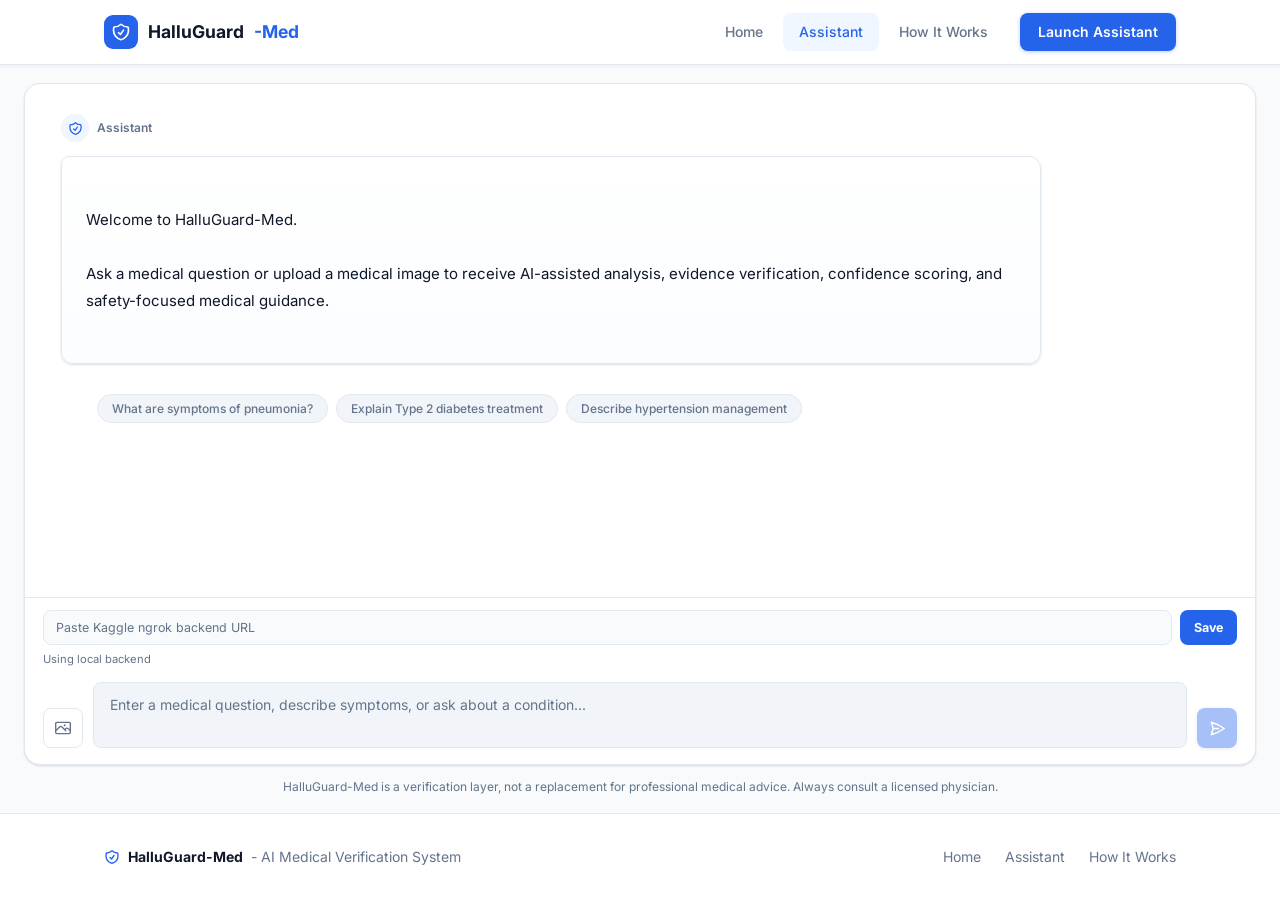
==== frontend/assistant.html @ 150f0367 "Initial private release" ====
<!DOCTYPE html>
<html lang="en">
<head>
  <meta charset="UTF-8" />
  <meta name="viewport" content="width=device-width, initial-scale=1.0" />
  <title>AI Assistant - HalluGuard-Med</title>
  <link rel="preconnect" href="https://fonts.googleapis.com" />
  <link rel="preconnect" href="https://fonts.gstatic.com" crossorigin />
  <link href="https://fonts.googleapis.com/css2?family=Inter:wght@400;500;600;700;800&display=swap" rel="stylesheet" />
  <link rel="stylesheet" href="css/style.css" />
  <style>
    /* Assistant report detail styles */
    .checks-grid {
      display: grid;
      grid-template-columns: repeat(4, 1fr);
      gap: 10px;
    }
    @media (max-width: 640px) {
      .checks-grid { grid-template-columns: repeat(2, 1fr); }
    }

    .radiology-panel {
      margin-top: 14px;
      border: 1px solid #e5e7eb;
      border-radius: 10px;
      overflow: hidden;
      background: #0f1117;
      color: #e5e7eb;
      font-size: 13px;
    }

    .radiology-panel__header {
      display: flex;
      align-items: center;
      gap: 6px;
      padding: 10px 14px;
      font-weight: 600;
      font-size: 12px;
      letter-spacing: 0.05em;
      text-transform: uppercase;
      background: #1a1f2e;
      border-bottom: 1px solid #2d3748;
      color: #94a3b8;
    }

    .radiology-panel__header svg {
      width: 14px;
      height: 14px;
      flex-shrink: 0;
    }

    .radiology-panel__error {
      padding: 14px;
      color: #f87171;
      font-size: 12px;
    }

    .radiology-critical {
      display: flex;
      align-items: flex-start;
      gap: 8px;
      margin: 12px 14px 4px;
      padding: 10px 12px;
      background: rgba(239, 68, 68, 0.15);
      border: 1px solid rgba(239, 68, 68, 0.4);
      border-radius: 7px;
      color: #fca5a5;
      font-size: 12px;
      font-weight: 500;
      line-height: 1.5;
    }

    .radiology-critical svg {
      width: 14px;
      height: 14px;
      flex-shrink: 0;
      margin-top: 1px;
      color: #ef4444;
    }

    .radiology-normal {
      padding: 6px 14px 2px;
      font-size: 11px;
      color: #64748b;
    }

    .radiology-bars {
      padding: 8px 14px 14px;
      display: flex;
      flex-direction: column;
      gap: 6px;
    }

    .radiology-bar__row {
      display: grid;
      grid-template-columns: 180px 1fr 46px;
      align-items: center;
      gap: 10px;
    }

    @media (max-width: 600px) {
      .radiology-bar__row {
        grid-template-columns: 130px 1fr 40px;
      }
    }

    .radiology-bar__label {
      font-size: 12px;
      color: #cbd5e1;
      white-space: nowrap;
      overflow: hidden;
      text-overflow: ellipsis;
      display: flex;
      align-items: center;
      gap: 4px;
    }

    .radiology-bar__critical-mark {
      font-size: 10px;
      font-weight: 700;
      color: #ef4444;
      flex-shrink: 0;
    }

    .radiology-bar__track {
      height: 7px;
      background: #1e293b;
      border-radius: 4px;
      overflow: hidden;
    }

    .radiology-bar__fill {
      height: 100%;
      border-radius: 4px;
      transition: width 0.4s ease;
    }

    .radiology-bar__pct {
      font-size: 12px;
      font-weight: 600;
      text-align: right;
    }

    .radiology-no-findings {
      padding: 10px 0;
      color: #64748b;
      font-size: 12px;
      text-align: center;
    }

    .risk-score {
      margin: 6px 0 8px;
      font-size: 12px;
      color: #475569;
      font-weight: 600;
    }

    .evidence-panel {
      margin-top: 14px;
      border: 1px solid #e5e7eb;
      border-radius: 8px;
      overflow: hidden;
      background: #fff;
    }

    .evidence-panel__title {
      display: flex;
      align-items: center;
      gap: 6px;
      padding: 9px 12px;
      border-bottom: 1px solid #e5e7eb;
      font-size: 12px;
      font-weight: 700;
      color: #334155;
      text-transform: uppercase;
      letter-spacing: 0.04em;
    }

    .evidence-panel__title svg {
      width: 14px;
      height: 14px;
    }

    .evidence-panel__items {
      padding: 10px 12px;
      display: grid;
      gap: 9px;
    }

    .citation-item {
      display: grid;
      gap: 4px;
    }

    .citation-item__meta {
      display: flex;
      flex-wrap: wrap;
      gap: 6px;
      font-size: 11px;
      color: #64748b;
    }

    .citation-item__meta strong {
      color: #0f172a;
    }

    .citation-item__text {
      font-size: 12px;
      line-height: 1.45;
      color: #334155;
    }
  </style>
</head>
<body class="assistant-page">

<!-- ===== NAVBAR ===== -->
<nav class="navbar">
  <div class="container navbar__inner">
    <a href="index.html" class="navbar__brand">
      <div class="navbar__brand-icon">
        <svg xmlns="http://www.w3.org/2000/svg" fill="none" viewBox="0 0 24 24" stroke-width="2" stroke="currentColor">
          <path stroke-linecap="round" stroke-linejoin="round" d="M9 12.75L11.25 15 15 9.75m-3-7.036A11.959 11.959 0 013.598 6 11.955 11.955 0 003 9.749c0 5.592 3.824 10.29 9 11.623 5.176-1.332 9-6.03 9-11.622 0-1.31-.21-2.571-.598-3.751h-.152c-3.196 0-6.1-1.248-8.25-3.285z"/>
        </svg>
      </div>
      HalluGuard<span class="accent">-Med</span>
    </a>
    <div class="navbar__links">
      <a href="index.html"     class="navbar__link">Home</a>
      <a href="assistant.html" class="navbar__link active">Assistant</a>
      <a href="how.html"       class="navbar__link">How It Works</a>
      <a href="assistant.html" class="navbar__cta">Launch Assistant</a>
    </div>
    <button class="navbar__hamburger" id="hamburger" aria-label="Menu">
      <svg xmlns="http://www.w3.org/2000/svg" fill="none" viewBox="0 0 24 24" stroke-width="2" stroke="currentColor">
        <path stroke-linecap="round" stroke-linejoin="round" d="M3.75 6.75h16.5M3.75 12h16.5m-16.5 5.25h16.5"/>
      </svg>
    </button>
  </div>
  <div class="navbar__mobile" id="mobile-menu">
    <a href="index.html"     class="navbar__link">Home</a>
    <a href="assistant.html" class="navbar__link active">Assistant</a>
    <a href="how.html"       class="navbar__link">How It Works</a>
    <a href="assistant.html" class="navbar__cta">Launch Assistant</a>
  </div>
</nav>

<!-- ===== MAIN ===== -->
<main class="assistant-main">

  <!-- Chat window -->
  <div class="chat-window">

    <!-- Messages area -->
    <div class="chat-messages" id="chat-messages">
      <div class="msg-ai">
        <div class="msg-ai__inner">
          <div class="msg-ai__header">
            <div class="msg-ai__avatar">
              <svg xmlns="http://www.w3.org/2000/svg" fill="none" viewBox="0 0 24 24" stroke-width="2" stroke="currentColor" width="15" height="15">
                <path stroke-linecap="round" stroke-linejoin="round" d="M9 12.75L11.25 15 15 9.75m-3-7.036A11.959 11.959 0 013.598 6 11.955 11.955 0 003 9.749c0 5.592 3.824 10.29 9 11.623 5.176-1.332 9-6.03 9-11.622 0-1.31-.21-2.571-.598-3.751h-.152c-3.196 0-6.1-1.248-8.25-3.285z"/>
              </svg>
            </div>
            <span class="msg-ai__label">Assistant</span>
          </div>
          <div class="msg-ai__response">
Welcome to HalluGuard-Med.

Ask a medical question or upload a medical image to receive AI-assisted analysis, evidence verification, confidence scoring, and safety-focused medical guidance.
          </div>
        </div>
      </div>
      <div class="suggestion-chips">
        <button class="suggestion-chip">What are symptoms of pneumonia?</button>
        <button class="suggestion-chip">Explain Type 2 diabetes treatment</button>
        <button class="suggestion-chip">Describe hypertension management</button>
      </div>
    </div><!-- /chat-messages -->

    <!-- Image preview -->
    <div class="image-preview-area" id="image-preview-area">
      <div class="img-thumb-wrap">
        <img class="img-thumb" id="preview-img" src="" alt="Image preview" />
        <button class="img-thumb-remove" id="remove-img" title="Remove image">x</button>
      </div>
    </div>

    <!-- Backend URL -->
    <div class="backend-config">
      <div class="backend-config__row">
        <input
          type="url"
          id="backend-url"
          placeholder="Paste Kaggle ngrok backend URL"
          aria-label="Backend URL"
        />
        <button type="button" id="save-backend-url">Save</button>
      </div>
      <div class="backend-config__status" id="backend-status">Using local backend</div>
    </div>

    <!-- Input bar -->
    <div class="chat-input-bar">
      <input type="file" id="file-input" accept="image/*" class="sr-only" />
      <button class="chat-input-btn" id="upload-btn" title="Upload X-ray or medical image">
        <svg xmlns="http://www.w3.org/2000/svg" fill="none" viewBox="0 0 24 24" stroke-width="1.8" stroke="currentColor" width="18" height="18">
          <path stroke-linecap="round" stroke-linejoin="round" d="M2.25 15.75l5.159-5.159a2.25 2.25 0 013.182 0l5.159 5.159m-1.5-1.5l1.409-1.409a2.25 2.25 0 013.182 0l2.909 2.909m-18 3.75h16.5a1.5 1.5 0 001.5-1.5V6a1.5 1.5 0 00-1.5-1.5H3.75A1.5 1.5 0 002.25 6v12a1.5 1.5 0 001.5 1.5zm10.5-11.25h.008v.008h-.008V8.25zm.375 0a.375.375 0 11-.75 0 .375.375 0 01.75 0z"/>
        </svg>
      </button>
      <textarea
        id="chat-input"
        placeholder="Enter a medical question, describe symptoms, or ask about a condition..."
        rows="2"
      ></textarea>
      <button class="chat-send-btn" id="send-btn" disabled title="Send">
        <svg xmlns="http://www.w3.org/2000/svg" fill="none" viewBox="0 0 24 24" stroke-width="2" stroke="currentColor" width="17" height="17">
          <path stroke-linecap="round" stroke-linejoin="round" d="M6 12L3.269 3.126A59.768 59.768 0 0121.485 12 59.77 59.77 0 013.269 20.876L5.999 12zm0 0h7.5"/>
        </svg>
      </button>
    </div>

  </div><!-- /chat-window -->

  <p class="chat-disclaimer">
    HalluGuard-Med is a verification layer, not a replacement for professional medical advice. Always consult a licensed physician.
  </p>

</main>

<!-- ===== FOOTER ===== -->
<footer class="footer">
  <div class="container footer__inner">
    <div class="footer__brand">
      <svg class="footer__brand-icon" xmlns="http://www.w3.org/2000/svg" fill="none" viewBox="0 0 24 24" stroke-width="2" stroke="currentColor" width="16" height="16">
        <path stroke-linecap="round" stroke-linejoin="round" d="M9 12.75L11.25 15 15 9.75m-3-7.036A11.959 11.959 0 013.598 6 11.955 11.955 0 003 9.749c0 5.592 3.824 10.29 9 11.623 5.176-1.332 9-6.03 9-11.622 0-1.31-.21-2.571-.598-3.751h-.152c-3.196 0-6.1-1.248-8.25-3.285z"/>
      </svg>
      <strong>HalluGuard-Med</strong> - AI Medical Verification System
    </div>
    <nav class="footer__links">
      <a href="index.html">Home</a>
      <a href="assistant.html">Assistant</a>
      <a href="how.html">How It Works</a>
    </nav>
  </div>
</footer>

<script src="js/script.js"></script>
</body>
</html>
---- frontend/css/style.css ----
/* ============================================================
   HalluGuard-Med — Global Stylesheet
   Color palette: white · dark-blue · green (safe) · red (danger)
   ============================================================ */

/* ---------- CSS Custom Properties ---------- */
:root {
  --primary:      #2563eb;
  --primary-dark: #1d4ed8;
  --primary-bg:   #eff6ff;
  --safe:         #16a34a;
  --safe-bg:      #f0fdf4;
  --safe-border:  #bbf7d0;
  --warning:      #d97706;
  --warning-bg:   #fffbeb;
  --warning-border:#fde68a;
  --danger:       #dc2626;
  --danger-bg:    #fef2f2;
  --danger-border:#fecaca;
  --fg:           #0f172a;
  --fg-muted:     #64748b;
  --bg:           #f8fafc;
  --white:        #ffffff;
  --border:       #e2e8f0;
  --card-shadow:  0 1px 3px rgba(0,0,0,.08), 0 1px 2px rgba(0,0,0,.05);
  --card-shadow-hover: 0 4px 12px rgba(0,0,0,.12);
  --radius:       12px;
  --radius-sm:    8px;
  --radius-lg:    16px;
  --font:         'Inter', system-ui, -apple-system, sans-serif;
}

/* ---------- Reset ---------- */
*, *::before, *::after { box-sizing: border-box; margin: 0; padding: 0; }
html { scroll-behavior: smooth; }
body {
  font-family: var(--font);
  background: var(--bg);
  color: var(--fg);
  line-height: 1.6;
  -webkit-font-smoothing: antialiased;
}
img { display: block; max-width: 100%; }
a { color: inherit; text-decoration: none; }
button { font-family: inherit; cursor: pointer; border: none; background: none; }
ul { list-style: none; }

/* ---------- Utility ---------- */
.container {
  max-width: 1120px;
  margin: 0 auto;
  padding: 0 24px;
}
.sr-only {
  position: absolute; width: 1px; height: 1px;
  overflow: hidden; clip: rect(0,0,0,0); white-space: nowrap;
}

/* ============================================================
   NAVBAR
   ============================================================ */
.navbar {
  position: sticky;
  top: 0;
  z-index: 100;
  background: rgba(255,255,255,.95);
  backdrop-filter: blur(8px);
  border-bottom: 1px solid var(--border);
  box-shadow: 0 1px 4px rgba(0,0,0,.06);
}
.navbar__inner {
  display: flex;
  align-items: center;
  justify-content: space-between;
  height: 64px;
}
.navbar__brand {
  display: flex;
  align-items: center;
  gap: 10px;
  font-weight: 700;
  font-size: 1.1rem;
  color: var(--fg);
}
.navbar__brand-icon {
  width: 34px; height: 34px;
  background: var(--primary);
  border-radius: 9px;
  display: flex; align-items: center; justify-content: center;
  color: #fff;
  flex-shrink: 0;
}
.navbar__brand-icon svg { width: 20px; height: 20px; }
.navbar__brand span.accent { color: var(--primary); }
.navbar__links {
  display: flex;
  align-items: center;
  gap: 4px;
}
.navbar__link {
  padding: 8px 16px;
  border-radius: var(--radius-sm);
  font-size: .875rem;
  font-weight: 500;
  color: var(--fg-muted);
  transition: color .15s, background .15s;
}
.navbar__link:hover { color: var(--fg); background: #f1f5f9; }
.navbar__link.active { color: var(--primary); background: var(--primary-bg); }
.navbar__cta {
  margin-left: 12px;
  padding: 8px 18px;
  border-radius: var(--radius-sm);
  font-size: .875rem;
  font-weight: 600;
  background: var(--primary);
  color: #fff;
  transition: background .15s, transform .1s;
  box-shadow: 0 1px 4px rgba(37,99,235,.3);
}
.navbar__cta:hover { background: var(--primary-dark); transform: translateY(-1px); }
.navbar__hamburger {
  display: none;
  width: 38px; height: 38px;
  align-items: center; justify-content: center;
  border-radius: var(--radius-sm);
  color: var(--fg-muted);
  transition: background .15s;
}
.navbar__hamburger:hover { background: #f1f5f9; }
.navbar__hamburger svg { width: 22px; height: 22px; }
.navbar__mobile {
  display: none;
  flex-direction: column;
  gap: 4px;
  border-top: 1px solid var(--border);
  padding: 12px 24px 16px;
  background: var(--white);
}
.navbar__mobile.open { display: flex; }
.navbar__mobile .navbar__link { display: block; }
.navbar__mobile .navbar__cta { display: block; text-align: center; margin-top: 4px; }

/* ============================================================
   FOOTER
   ============================================================ */
.footer {
  border-top: 1px solid var(--border);
  background: var(--white);
  padding: 32px 0;
}
.footer__inner {
  display: flex;
  align-items: center;
  justify-content: space-between;
  flex-wrap: wrap;
  gap: 16px;
  font-size: .875rem;
  color: var(--fg-muted);
}
.footer__brand {
  display: flex;
  align-items: center;
  gap: 8px;
}
.footer__brand-icon { color: var(--primary); }
.footer__brand strong { color: var(--fg); }
.footer__links { display: flex; gap: 24px; }
.footer__links a { transition: color .15s; }
.footer__links a:hover { color: var(--fg); }

/* ============================================================
   HOME PAGE
   ============================================================ */

/* Hero */
.hero {
  position: relative;
  overflow: hidden;
  background: linear-gradient(135deg, #eff6ff 0%, var(--bg) 50%, #f0fdf4 100%);
  padding: 96px 0 80px;
}
.hero__badge {
  display: inline-flex;
  align-items: center;
  gap: 6px;
  padding: 6px 14px;
  border-radius: 999px;
  background: var(--primary-bg);
  border: 1px solid #bfdbfe;
  color: var(--primary);
  font-size: .75rem;
  font-weight: 600;
  margin-bottom: 24px;
}
.hero__badge svg { width: 14px; height: 14px; }
.hero h1 {
  font-size: clamp(2rem, 5vw, 3.5rem);
  font-weight: 800;
  line-height: 1.15;
  letter-spacing: -.02em;
  color: var(--fg);
  margin-bottom: 20px;
}
.hero h1 .accent { color: var(--primary); }
.hero__subtitle {
  font-size: 1.125rem;
  color: var(--fg-muted);
  max-width: 580px;
  line-height: 1.7;
  margin-bottom: 32px;
}
.hero__actions { display: flex; flex-wrap: wrap; gap: 14px; }
.btn-primary {
  display: inline-flex;
  align-items: center;
  gap: 8px;
  padding: 12px 24px;
  border-radius: var(--radius-sm);
  background: var(--primary);
  color: #fff;
  font-size: .9375rem;
  font-weight: 600;
  transition: background .15s, transform .15s, box-shadow .15s;
  box-shadow: 0 2px 8px rgba(37,99,235,.3);
}
.btn-primary:hover { background: var(--primary-dark); transform: translateY(-2px); box-shadow: 0 4px 14px rgba(37,99,235,.35); }
.btn-primary svg { width: 16px; height: 16px; }
.btn-secondary {
  display: inline-flex;
  align-items: center;
  gap: 8px;
  padding: 12px 22px;
  border-radius: var(--radius-sm);
  border: 1px solid var(--border);
  background: var(--white);
  color: var(--fg);
  font-size: .9375rem;
  font-weight: 600;
  transition: background .15s;
}
.btn-secondary:hover { background: #f1f5f9; }
.btn-secondary svg { width: 16px; height: 16px; }

/* Capabilities bar */
.capabilities {
  border-top: 1px solid var(--border);
  border-bottom: 1px solid var(--border);
  background: var(--white);
  padding: 32px 0;
}
.capabilities__grid {
  display: grid;
  grid-template-columns: repeat(4, 1fr);
  gap: 24px;
}
.capabilities__item {
  display: flex;
  flex-direction: column;
  align-items: center;
  text-align: center;
  gap: 10px;
}
.capabilities__icon {
  width: 40px; height: 40px;
  background: var(--primary-bg);
  border-radius: 10px;
  display: flex; align-items: center; justify-content: center;
  color: var(--primary);
  flex-shrink: 0;
}
.capabilities__icon svg { width: 20px; height: 20px; }
.capabilities__label { font-size: .875rem; font-weight: 600; color: var(--fg); line-height: 1.3; }
.capabilities__desc  { font-size: .75rem; color: var(--fg-muted); }

/* Medical images grid */
.images-section { padding: 64px 0 24px; }
.images-grid {
  display: grid;
  grid-template-columns: repeat(3, 1fr);
  gap: 16px;
}
.image-card {
  border-radius: var(--radius);
  overflow: hidden;
  border: 1px solid var(--border);
  box-shadow: var(--card-shadow);
}
.image-card__img {
  aspect-ratio: 4/3;
  overflow: hidden;
  background: #f1f5f9;
}
.image-card__img img {
  width: 100%; height: 100%;
  object-fit: cover;
  transition: transform .5s ease;
}
.image-card:hover .image-card__img img { transform: scale(1.05); }
.image-card__caption {
  padding: 10px 16px;
  background: var(--white);
  border-top: 1px solid var(--border);
  font-size: .75rem;
  font-weight: 600;
  color: var(--fg-muted);
}

/* Features */
.features { padding: 72px 0; }
.section-header { text-align: center; margin-bottom: 48px; }
.section-header h2 { font-size: 1.75rem; font-weight: 700; color: var(--fg); margin-bottom: 12px; }
.section-header p  { font-size: .9375rem; color: var(--fg-muted); max-width: 500px; margin: 0 auto; }
.features__grid {
  display: grid;
  grid-template-columns: repeat(3, 1fr);
  gap: 20px;
}
.feature-card {
  background: var(--white);
  border: 1px solid var(--border);
  border-radius: var(--radius-lg);
  padding: 24px;
  box-shadow: var(--card-shadow);
  transition: box-shadow .2s, transform .2s;
}
.feature-card:hover { box-shadow: var(--card-shadow-hover); transform: translateY(-4px); }
.feature-card__icon {
  width: 48px; height: 48px;
  border-radius: 12px;
  display: flex; align-items: center; justify-content: center;
  margin-bottom: 16px;
}
.feature-card__icon svg { width: 24px; height: 24px; }
.feature-card__icon.blue  { background: var(--primary-bg); color: var(--primary); }
.feature-card__icon.green { background: var(--safe-bg);    color: var(--safe); }
.feature-card__icon.amber { background: var(--warning-bg); color: var(--warning); }
.feature-card h3 { font-size: 1rem; font-weight: 700; margin-bottom: 8px; }
.feature-card p  { font-size: .875rem; color: var(--fg-muted); line-height: 1.65; }

/* CTA band */
.cta-band { background: var(--primary); color: #fff; }
.cta-band__inner {
  padding: 56px 0;
  text-align: center;
}
.cta-band h2 { font-size: 1.5rem; font-weight: 700; margin-bottom: 12px; }
.cta-band p  { font-size: .9375rem; opacity: .85; max-width: 480px; margin: 0 auto 28px; }
.btn-white {
  display: inline-flex;
  align-items: center;
  gap: 8px;
  padding: 12px 28px;
  border-radius: var(--radius-sm);
  background: #fff;
  color: var(--primary);
  font-weight: 700;
  font-size: .9375rem;
  transition: background .15s, box-shadow .15s;
  box-shadow: 0 2px 8px rgba(0,0,0,.15);
}
.btn-white:hover { background: #f0f4ff; }
.btn-white svg { width: 16px; height: 16px; }

/* ============================================================
   ASSISTANT PAGE
   ============================================================ */
.assistant-page { min-height: 100vh; display: flex; flex-direction: column; }
.assistant-main {
  flex: 1;
  display: flex;
  flex-direction: column;
  max-width: 1000px;
  width: 100%;
  margin: 0 auto;
  padding: 24px 24px 16px;
  gap: 16px;
}
.assistant-header {
  display: flex;
  align-items: center;
  justify-content: space-between;
  flex-wrap: wrap;
  gap: 12px;
}
.assistant-header h1 { font-size: 1.25rem; font-weight: 700; }
.assistant-header p  { font-size: .875rem; color: var(--fg-muted); margin-top: 2px; }
.status-badge {
  display: flex;
  align-items: center;
  gap: 6px;
  padding: 6px 14px;
  border-radius: 999px;
  background: var(--safe-bg);
  border: 1px solid var(--safe-border);
  font-size: .75rem;
  font-weight: 600;
  color: var(--safe);
  white-space: nowrap;
}
.status-dot {
  width: 8px; height: 8px;
  border-radius: 50%;
  background: var(--safe);
  animation: pulse 2s ease-in-out infinite;
}
@keyframes pulse {
  0%, 100% { opacity: 1; }
  50%       { opacity: .4; }
}

/* Chat window */
.chat-window {
  flex: 1;
  display: flex;
  flex-direction: column;
  background: var(--white);
  border: 1px solid var(--border);
  border-radius: var(--radius-lg);
  box-shadow: var(--card-shadow);
  overflow: hidden;
  min-height: 560px;
  max-height: calc(100vh - 250px);
}
.chat-messages {
  flex: 1;
  overflow-y: auto;
  padding: 28px 32px;
  display: flex;
  flex-direction: column;
  gap: 28px;
  scroll-behavior: smooth;
}
.chat-messages::-webkit-scrollbar { width: 6px; }
.chat-messages::-webkit-scrollbar-track { background: transparent; }
.chat-messages::-webkit-scrollbar-thumb { background: var(--border); border-radius: 999px; }

/* User message */
.msg-user { display: flex; justify-content: flex-end; }
.msg-user__inner { max-width: 72%; display: flex; flex-direction: column; align-items: flex-end; gap: 8px; }
.msg-user__image img {
  max-height: 180px;
  border-radius: var(--radius-sm);
  border: 1px solid var(--border);
  object-fit: contain;
  background: #f1f5f9;
}
.msg-user__bubble {
  background: var(--primary);
  color: #fff;
  padding: 12px 18px;
  border-radius: var(--radius) var(--radius-sm) var(--radius) var(--radius);
  font-size: .9rem;
  line-height: 1.6;
  box-shadow: 0 1px 4px rgba(37,99,235,.25);
}

/* AI message */
.msg-ai { display: flex; justify-content: flex-start; width: 100%; }
.msg-ai__inner { width: 100%; max-width: 90%; display: flex; flex-direction: column; gap: 4px; }
.msg-ai__header {
  display: flex;
  align-items: center;
  gap: 8px;
  margin-bottom: 8px;
}
.msg-ai__avatar {
  width: 28px; height: 28px;
  border-radius: 50%;
  background: var(--primary-bg);
  display: flex; align-items: center; justify-content: center;
  color: var(--primary);
  flex-shrink: 0;
}
.msg-ai__avatar svg { width: 15px; height: 15px; }
.msg-ai__label { font-size: .75rem; font-weight: 600; color: var(--fg-muted); }
.msg-ai__response {
  background: var(--white);
  border: 1px solid var(--border);
  border-radius: var(--radius-sm) var(--radius) var(--radius) var(--radius);
  padding: 18px 22px;
  font-size: .9rem;
  line-height: 1.75;
  color: var(--fg);
  box-shadow: var(--card-shadow);
  overflow-wrap: anywhere;
  white-space: pre-wrap;
}

.system-warning {
  background: var(--danger-bg);
  border: 1px solid var(--danger-border);
  border-radius: var(--radius-sm) var(--radius) var(--radius) var(--radius);
  color: var(--danger);
  padding: 18px 22px;
  box-shadow: var(--card-shadow);
}

.system-warning__title {
  font-weight: 700;
  line-height: 1.4;
}

.system-warning__detail {
  color: var(--fg);
  font-size: .9rem;
  line-height: 1.5;
  margin-top: 6px;
}

/* Typing indicator */
.typing-indicator {
  display: flex;
  align-items: center;
  gap: 8px;
  padding: 14px 18px;
  background: var(--white);
  border: 1px solid var(--border);
  border-radius: var(--radius-sm) var(--radius) var(--radius) var(--radius);
  width: fit-content;
  box-shadow: var(--card-shadow);
}
.typing-dot {
  width: 8px; height: 8px;
  border-radius: 50%;
  background: var(--primary);
  opacity: .7;
  animation: bounce 1.2s ease-in-out infinite;
}
.typing-dot:nth-child(2) { animation-delay: .2s; }
.typing-dot:nth-child(3) { animation-delay: .4s; }
@keyframes bounce {
  0%, 80%, 100% { transform: translateY(0); }
  40%           { transform: translateY(-7px); }
}

/* Analysis panel */
.analysis-panel {
  margin-top: 10px;
  border: 1px solid var(--border);
  border-radius: var(--radius);
  overflow: hidden;
  background: #f8fafc;
}
.analysis-panel__header {
  display: flex;
  align-items: center;
  gap: 8px;
  padding: 8px 16px;
  border-bottom: 1px solid var(--border);
  background: #f1f5f9;
  font-size: .7rem;
  font-weight: 700;
  text-transform: uppercase;
  letter-spacing: .06em;
  color: var(--fg-muted);
}
.analysis-panel__header svg { width: 14px; height: 14px; color: var(--primary); }
.analysis-panel__body { padding: 16px; display: grid; gap: 14px; }

/* Risk tier */
.risk-tier {
  display: flex;
  align-items: center;
  gap: 12px;
  padding: 12px 16px;
  border-radius: var(--radius-sm);
  border: 1px solid;
}
.risk-tier.tier1 { background: var(--safe-bg);    border-color: var(--safe-border); color: var(--safe); }
.risk-tier.tier2 { background: var(--warning-bg); border-color: var(--warning-border); color: var(--warning); }
.risk-tier.tier3 { background: var(--danger-bg);  border-color: var(--danger-border); color: var(--danger); }
.risk-tier__icon { flex-shrink: 0; }
.risk-tier__icon svg { width: 20px; height: 20px; }
.risk-tier__name  { font-weight: 700; font-size: .875rem; }
.risk-tier__sub   { font-size: .75rem; color: var(--fg-muted); margin-top: 1px; }

/* Check grid */
.checks-grid {
  display: grid;
  grid-template-columns: repeat(3, 1fr);
  gap: 10px;
}
.check-card {
  display: flex;
  flex-direction: column;
  align-items: center;
  gap: 6px;
  padding: 12px 8px;
  border-radius: var(--radius-sm);
  background: var(--white);
  border: 1px solid var(--border);
  text-align: center;
}
.check-card__icon svg { width: 16px; height: 16px; color: var(--fg-muted); }
.check-card__label { font-size: .68rem; font-weight: 500; color: var(--fg-muted); line-height: 1.2; }
.check-card__value { display: flex; align-items: center; gap: 4px; font-size: .78rem; font-weight: 700; }
.check-card__value svg { width: 13px; height: 13px; }
.check-card__value.green  { color: var(--safe); }
.check-card__value.gray   { color: var(--fg-muted); }
.check-card__value.red    { color: var(--danger); }

/* Warnings / suggestions lists */
.panel-list__title {
  font-size: .75rem;
  font-weight: 700;
  display: flex;
  align-items: center;
  gap: 6px;
  margin-bottom: 8px;
}
.panel-list__title.danger { color: var(--danger); }
.panel-list__title.safe   { color: var(--safe); }
.panel-list__title svg { width: 13px; height: 13px; }
.panel-list__items { display: flex; flex-direction: column; gap: 6px; }
.panel-list__item {
  display: flex;
  gap: 8px;
  font-size: .8125rem;
  color: var(--fg);
  line-height: 1.5;
}
.panel-list__item::before { flex-shrink: 0; }
.panel-list__item.danger::before { content: "•"; color: var(--danger); }
.panel-list__item.safe::before   { content: "→"; color: var(--safe); }

/* Suggestion chips */
.suggestion-chips {
  padding: 0 16px 14px;
  display: flex;
  flex-wrap: wrap;
  gap: 8px;
}
.suggestion-chip {
  padding: 6px 14px;
  border-radius: 999px;
  border: 1px solid var(--border);
  background: #f1f5f9;
  font-size: .75rem;
  font-weight: 500;
  color: var(--fg-muted);
  cursor: pointer;
  transition: background .15s, color .15s;
}
.suggestion-chip:hover { background: var(--primary-bg); color: var(--primary); border-color: #bfdbfe; }

/* Image preview area */
.image-preview-area {
  display: none;
  align-items: flex-start;
  gap: 10px;
  padding: 0 16px 10px;
}
.image-preview-area.visible { display: flex; }
.img-thumb-wrap { position: relative; display: inline-block; }
.img-thumb {
  height: 72px;
  width: auto;
  border-radius: var(--radius-sm);
  border: 1px solid var(--border);
  object-fit: contain;
  background: #f1f5f9;
}
.img-thumb-remove {
  position: absolute;
  top: -8px; right: -8px;
  width: 20px; height: 20px;
  border-radius: 50%;
  background: var(--danger);
  color: #fff;
  display: flex; align-items: center; justify-content: center;
  font-size: 12px;
  cursor: pointer;
  box-shadow: 0 1px 4px rgba(0,0,0,.2);
  transition: background .15s;
}
.img-thumb-remove:hover { background: #b91c1c; }

/* Backend URL config */
.backend-config {
  border-top: 1px solid var(--border);
  padding: 10px 16px 0;
  display: grid;
  gap: 6px;
}
.backend-config__row {
  display: flex;
  gap: 8px;
}
#backend-url {
  flex: 1;
  min-width: 0;
  border: 1px solid var(--border);
  border-radius: var(--radius-sm);
  background: #f8fafc;
  padding: 9px 12px;
  font-size: .78rem;
  font-family: var(--font);
  color: var(--fg);
}
#backend-url::placeholder { color: var(--fg-muted); }
#backend-url:focus {
  outline: none;
  border-color: var(--primary);
  box-shadow: 0 0 0 3px rgba(37,99,235,.12);
}
#save-backend-url {
  border-radius: var(--radius-sm);
  background: var(--primary);
  color: #fff;
  padding: 0 14px;
  font-size: .78rem;
  font-weight: 700;
  transition: background .15s;
}
#save-backend-url:hover { background: var(--primary-dark); }
.backend-config__status {
  font-size: .7rem;
  color: var(--fg-muted);
}
.backend-config__status.ok { color: var(--safe); }
.backend-config__status.error { color: var(--danger); }

/* Input bar */
.chat-input-bar {
  border-top: 0;
  padding: 14px 16px;
  display: flex;
  align-items: flex-end;
  gap: 10px;
}
.chat-input-btn {
  width: 40px; height: 40px;
  display: flex; align-items: center; justify-content: center;
  border-radius: var(--radius-sm);
  border: 1px solid var(--border);
  color: var(--fg-muted);
  transition: color .15s, border-color .15s, background .15s;
  flex-shrink: 0;
}
.chat-input-btn:hover { color: var(--primary); border-color: var(--primary); background: var(--primary-bg); }
.chat-input-btn svg { width: 18px; height: 18px; }
#chat-input {
  flex: 1;
  border: 1px solid var(--border);
  border-radius: var(--radius-sm);
  background: #f1f5f9;
  padding: 11px 16px;
  font-size: .875rem;
  font-family: var(--font);
  color: var(--fg);
  resize: none;
  min-height: 52px;
  max-height: 140px;
  line-height: 1.5;
  transition: border-color .15s, box-shadow .15s;
  overflow-y: auto;
}
#chat-input::placeholder { color: var(--fg-muted); }
#chat-input:focus { outline: none; border-color: var(--primary); box-shadow: 0 0 0 3px rgba(37,99,235,.12); }
.chat-send-btn {
  width: 40px; height: 40px;
  display: flex; align-items: center; justify-content: center;
  border-radius: var(--radius-sm);
  background: var(--primary);
  color: #fff;
  transition: background .15s;
  box-shadow: 0 1px 4px rgba(37,99,235,.3);
  flex-shrink: 0;
}
.chat-send-btn:hover:not(:disabled) { background: var(--primary-dark); }
.chat-send-btn:disabled { opacity: .4; cursor: not-allowed; }
.chat-send-btn svg { width: 17px; height: 17px; }
.chat-disclaimer {
  text-align: center;
  font-size: .75rem;
  color: var(--fg-muted);
  padding-bottom: 8px;
}

/* ============================================================
   HOW IT WORKS PAGE
   ============================================================ */
.how-hero { background: linear-gradient(135deg, var(--primary-bg), var(--bg)); border-bottom: 1px solid var(--border); }
.how-hero__inner { padding: 72px 0 64px; max-width: 640px; }
.how-hero__badge {
  display: inline-flex; align-items: center; gap: 6px;
  padding: 6px 14px; border-radius: 999px;
  background: var(--primary-bg); border: 1px solid #bfdbfe;
  color: var(--primary); font-size: .75rem; font-weight: 600;
  margin-bottom: 20px;
}
.how-hero__badge svg { width: 13px; height: 13px; }
.how-hero h1 { font-size: clamp(1.6rem, 3vw, 2.5rem); font-weight: 800; letter-spacing: -.01em; margin-bottom: 14px; }
.how-hero p  { font-size: 1rem; color: var(--fg-muted); line-height: 1.7; }

/* Overview */
.overview { padding: 64px 0; }
.overview__grid {
  display: grid;
  grid-template-columns: 1fr 1fr;
  gap: 48px;
  align-items: center;
}
.overview__text h2 { font-size: 1.5rem; font-weight: 700; margin-bottom: 18px; }
.overview__text p  { font-size: .9375rem; color: var(--fg-muted); line-height: 1.7; margin-bottom: 14px; }
.risk-reference {
  background: var(--white);
  border: 1px solid var(--border);
  border-radius: var(--radius-lg);
  padding: 24px;
  box-shadow: var(--card-shadow);
}
.risk-reference__title {
  font-size: .7rem;
  font-weight: 700;
  text-transform: uppercase;
  letter-spacing: .06em;
  color: var(--fg-muted);
  margin-bottom: 16px;
}
.risk-ref-item {
  display: flex;
  align-items: flex-start;
  gap: 12px;
  padding: 12px 14px;
  border-radius: var(--radius-sm);
  border: 1px solid;
  margin-bottom: 10px;
}
.risk-ref-item:last-child { margin-bottom: 0; }
.risk-ref-item.tier1 { background: var(--safe-bg); border-color: var(--safe-border); }
.risk-ref-item.tier2 { background: var(--warning-bg); border-color: var(--warning-border); }
.risk-ref-item.tier3 { background: var(--danger-bg); border-color: var(--danger-border); }
.risk-ref-item__tier { font-weight: 700; font-size: .8125rem; }
.risk-ref-item.tier1 .risk-ref-item__tier { color: var(--safe); }
.risk-ref-item.tier2 .risk-ref-item__tier { color: var(--warning); }
.risk-ref-item.tier3 .risk-ref-item__tier { color: var(--danger); }
.risk-ref-item__label { font-size: .8125rem; font-weight: 600; color: var(--fg); }
.risk-ref-item__desc  { font-size: .75rem; color: var(--fg-muted); margin-top: 2px; }

/* Pipeline */
.pipeline { background: var(--white); border-top: 1px solid var(--border); border-bottom: 1px solid var(--border); padding: 64px 0; }
.pipeline__flow {
  display: flex;
  flex-wrap: wrap;
  align-items: center;
  justify-content: center;
  gap: 8px;
  margin-top: 40px;
}
.pipeline__step {
  padding: 14px 18px;
  border-radius: var(--radius);
  border: 1px solid;
  text-align: center;
  min-width: 115px;
  box-shadow: var(--card-shadow);
}
.pipeline__step.neutral { background: #f1f5f9; border-color: var(--border); color: var(--fg); }
.pipeline__step.blue    { background: var(--primary-bg); border-color: #bfdbfe; color: var(--primary); }
.pipeline__step.muted   { background: #f8fafc; border-color: var(--border); color: var(--fg-muted); }
.pipeline__step.green   { background: var(--safe-bg); border-color: var(--safe-border); color: var(--safe); }
.pipeline__step.amber   { background: var(--warning-bg); border-color: var(--warning-border); color: var(--warning); }
.pipeline__step.red     { background: var(--danger-bg); border-color: var(--danger-border); color: var(--danger); }
.pipeline__step__label { font-weight: 700; font-size: .875rem; }
.pipeline__step__desc  { font-size: .68rem; margin-top: 3px; opacity: .75; line-height: 1.3; }
.pipeline__arrow { color: var(--fg-muted); font-size: 1.2rem; }

/* Components */
.components { padding: 64px 0; }
.components__grid {
  display: grid;
  grid-template-columns: repeat(3, 1fr);
  gap: 18px;
  margin-top: 40px;
}
.component-card {
  background: var(--white);
  border: 1px solid var(--border);
  border-radius: var(--radius-lg);
  padding: 22px;
  box-shadow: var(--card-shadow);
  transition: box-shadow .2s, transform .2s;
}
.component-card:hover { box-shadow: var(--card-shadow-hover); transform: translateY(-3px); }
.component-card__icon {
  width: 40px; height: 40px;
  border-radius: 10px;
  display: flex; align-items: center; justify-content: center;
  margin-bottom: 14px;
}
.component-card__icon svg { width: 20px; height: 20px; }
.component-card__icon.blue  { background: var(--primary-bg); color: var(--primary); }
.component-card__icon.green { background: var(--safe-bg);    color: var(--safe); }
.component-card__icon.amber { background: var(--warning-bg); color: var(--warning); }
.component-card__icon.red   { background: var(--danger-bg);  color: var(--danger); }
.component-card h3 { font-size: .9rem; font-weight: 700; margin-bottom: 8px; }
.component-card p  { font-size: .8125rem; color: var(--fg-muted); line-height: 1.65; }

/* Why section */
.why { background: linear-gradient(135deg, #fef2f2 0%, var(--bg) 100%); border-top: 1px solid var(--border); padding: 64px 0; }
.why__grid {
  display: grid;
  grid-template-columns: repeat(3, 1fr);
  gap: 18px;
  margin-top: 40px;
}
.why-card {
  background: var(--white);
  border: 1px solid var(--border);
  border-radius: var(--radius-lg);
  padding: 24px;
  box-shadow: var(--card-shadow);
}
.why-card__icon {
  width: 40px; height: 40px;
  background: #f1f5f9;
  border-radius: 10px;
  display: flex; align-items: center; justify-content: center;
  color: var(--fg-muted);
  margin-bottom: 16px;
}
.why-card__icon svg { width: 20px; height: 20px; }
.why-card h3 { font-size: .95rem; font-weight: 700; margin-bottom: 8px; }
.why-card p  { font-size: .8375rem; color: var(--fg-muted); line-height: 1.65; }

/* ============================================================
   RESPONSIVE
   ============================================================ */
@media (max-width: 900px) {
  .capabilities__grid  { grid-template-columns: repeat(2, 1fr); }
  .features__grid      { grid-template-columns: repeat(2, 1fr); }
  .images-grid         { grid-template-columns: repeat(2, 1fr); }
  .overview__grid      { grid-template-columns: 1fr; }
  .components__grid    { grid-template-columns: repeat(2, 1fr); }
  .why__grid           { grid-template-columns: repeat(2, 1fr); }
}
@media (max-width: 640px) {
  .navbar__links { display: none; }
  .navbar__hamburger { display: flex; }
  .capabilities__grid  { grid-template-columns: repeat(2, 1fr); }
  .features__grid      { grid-template-columns: 1fr; }
  .images-grid         { grid-template-columns: 1fr; }
  .components__grid    { grid-template-columns: 1fr; }
  .why__grid           { grid-template-columns: 1fr; }
  .checks-grid         { grid-template-columns: repeat(3, 1fr); }
  .hero { padding: 60px 0 48px; }
  .chat-messages { padding: 18px 16px; }
  .msg-ai__inner { max-width: 100%; }
  .msg-user__inner { max-width: 88%; }
}

/* ============================================================
   SAFETY DASHBOARD
   ============================================================ */
.safety-decision {
  display: grid;
  grid-template-columns: minmax(180px, 0.8fr) 1fr;
  gap: 12px;
}

.confidence-card {
  border: 1px solid var(--border);
  border-radius: var(--radius-sm);
  background: var(--white);
  padding: 14px;
  display: grid;
  gap: 10px;
}

.confidence-card.high { border-color: var(--safe-border); background: var(--safe-bg); }
.confidence-card.medium { border-color: var(--warning-border); background: var(--warning-bg); }
.confidence-card.low,
.confidence-card.unsafe { border-color: var(--danger-border); background: var(--danger-bg); }

.confidence-card__top {
  display: flex;
  align-items: center;
  justify-content: space-between;
  gap: 10px;
}

.confidence-card__label {
  font-size: .72rem;
  font-weight: 800;
  letter-spacing: .06em;
  text-transform: uppercase;
  color: var(--fg-muted);
}

.confidence-card__value {
  font-size: 1.55rem;
  font-weight: 800;
  line-height: 1;
  color: var(--fg);
}

.confidence-card__status {
  display: inline-flex;
  align-items: center;
  gap: 5px;
  width: fit-content;
  padding: 5px 9px;
  border-radius: 999px;
  font-size: .72rem;
  font-weight: 800;
  text-transform: uppercase;
}

.confidence-card__status svg { width: 13px; height: 13px; }
.confidence-card__status.answer { color: var(--safe); background: rgba(22, 163, 74, .10); }
.confidence-card__status.review { color: var(--warning); background: rgba(217, 119, 6, .12); }
.confidence-card__status.refuse { color: var(--danger); background: rgba(220, 38, 38, .10); }

.decision-panel {
  border: 1px solid var(--border);
  border-radius: var(--radius-sm);
  background: var(--white);
  padding: 14px;
}

.decision-panel.answer { border-left: 4px solid var(--safe); }
.decision-panel.review { border-left: 4px solid var(--warning); }
.decision-panel.refuse { border-left: 4px solid var(--danger); }

.decision-panel__title {
  display: flex;
  align-items: center;
  gap: 7px;
  font-size: .85rem;
  font-weight: 800;
  margin-bottom: 4px;
}

.decision-panel__title svg { width: 16px; height: 16px; }
.decision-panel__text { font-size: .8rem; color: var(--fg-muted); line-height: 1.55; }

.decision-panel__policy {
  margin-top: 8px;
  font-size: .76rem;
  font-weight: 700;
  color: #334155;
}

.decision-tags {
  display: flex;
  flex-wrap: wrap;
  gap: 6px;
  margin-top: 10px;
}

.radiology-findings {
  display: flex;
  flex-wrap: wrap;
  gap: 6px;
  padding: 8px 14px 2px;
}

.radiology-findings span {
  display: inline-flex;
  align-items: center;
  padding: 4px 8px;
  border-radius: 999px;
  background: rgba(59, 130, 246, .12);
  color: #bfdbfe;
  border: 1px solid rgba(147, 197, 253, .24);
  font-size: .68rem;
  font-weight: 800;
}

.decision-tag {
  padding: 4px 8px;
  border-radius: 999px;
  border: 1px solid var(--border);
  background: #f8fafc;
  color: #475569;
  font-size: .68rem;
  font-weight: 700;
}

.safety-section {
  border: 1px solid var(--border);
  border-radius: var(--radius-sm);
  background: var(--white);
  overflow: hidden;
}

.safety-section__header {
  display: flex;
  align-items: center;
  justify-content: space-between;
  gap: 10px;
  padding: 10px 12px;
  border-bottom: 1px solid var(--border);
  background: #f8fafc;
}

.safety-section__title {
  display: flex;
  align-items: center;
  gap: 7px;
  font-size: .74rem;
  font-weight: 800;
  color: #334155;
  text-transform: uppercase;
  letter-spacing: .05em;
}

.safety-section__title svg { width: 14px; height: 14px; }
.safety-section__meta { color: var(--fg-muted); font-size: .72rem; font-weight: 700; }

.claim-list { display: grid; }

.claim-row {
  display: grid;
  grid-template-columns: 108px 1fr;
  gap: 12px;
  padding: 11px 12px;
  border-bottom: 1px solid var(--border);
}

.claim-row:last-child { border-bottom: 0; }
.claim-status { display: flex; flex-direction: column; gap: 5px; min-width: 0; }

.claim-status__pill {
  display: inline-flex;
  align-items: center;
  justify-content: center;
  gap: 5px;
  padding: 5px 8px;
  border-radius: 999px;
  font-size: .68rem;
  font-weight: 800;
  text-transform: uppercase;
}

.claim-status__pill svg { width: 12px; height: 12px; }
.claim-status__pill.supported { background: var(--safe-bg); color: var(--safe); }
.claim-status__pill.unsupported,
.claim-status__pill.insufficient { background: var(--warning-bg); color: var(--warning); }
.claim-status__pill.contradicted { background: var(--danger-bg); color: var(--danger); }
.claim-status__score { color: var(--fg-muted); font-size: .7rem; font-weight: 700; text-align: center; }
.claim-body { min-width: 0; }
.claim-body__text { color: var(--fg); font-size: .8rem; line-height: 1.5; }
.claim-body__evidence { margin-top: 5px; color: var(--fg-muted); font-size: .72rem; line-height: 1.45; }
.claim-body__evidence strong { color: #334155; }

.evidence-quality { display: grid; gap: 8px; padding: 12px; }

.evidence-quality__row {
  display: grid;
  grid-template-columns: 74px minmax(0, 1fr) 48px 72px;
  align-items: center;
  gap: 10px;
}

.evidence-quality__id { font-size: .74rem; font-weight: 800; color: #334155; }
.evidence-quality__track { height: 8px; border-radius: 999px; background: #e2e8f0; overflow: hidden; }
.evidence-quality__fill { height: 100%; border-radius: 999px; }
.evidence-quality__score { text-align: right; font-size: .72rem; font-weight: 800; color: #334155; }

.evidence-quality__badge {
  text-align: center;
  padding: 4px 7px;
  border-radius: 999px;
  font-size: .66rem;
  font-weight: 800;
  text-transform: uppercase;
}

.evidence-quality__badge.pass { background: var(--safe-bg); color: var(--safe); }
.evidence-quality__badge.fail { background: var(--warning-bg); color: var(--warning); }

.conflict-list { display: grid; gap: 8px; padding: 12px; }
.conflict-item { border: 1px solid var(--danger-border); background: var(--danger-bg); border-radius: var(--radius-sm); padding: 10px; }
.conflict-item__top { display: flex; justify-content: space-between; gap: 8px; color: var(--danger); font-size: .72rem; font-weight: 800; text-transform: uppercase; }
.conflict-item__text { margin-top: 6px; color: #7f1d1d; font-size: .76rem; line-height: 1.45; }

@media (max-width: 760px) {
  .safety-decision { grid-template-columns: 1fr; }
  .claim-row { grid-template-columns: 1fr; }
  .claim-status { flex-direction: row; align-items: center; }
  .evidence-quality__row { grid-template-columns: 52px minmax(0, 1fr) 42px; }
  .evidence-quality__badge { display: none; }
}

/* ============================================================
   FRONTEND REFRESH OVERRIDES
   ============================================================ */
.home-main {
  background: linear-gradient(180deg, #f8fafc 0%, #ffffff 100%);
}

.home-hero {
  padding: 104px 0 64px;
}

.home-hero__inner {
  max-width: 760px;
}

.home-hero h1 {
  font-size: clamp(2.4rem, 7vw, 4.8rem);
  margin-bottom: 18px;
}

.home-hero .hero__subtitle {
  max-width: 720px;
  font-size: 1.08rem;
}

.home-features {
  padding: 28px 0 88px;
}

.home-features__grid {
  grid-template-columns: repeat(4, 1fr);
}

.home-features .feature-card {
  border-radius: var(--radius);
  padding: 22px;
}

.assistant-main {
  max-width: 1320px;
  padding: 18px 24px 12px;
  gap: 12px;
}

.assistant-header h1 {
  font-size: clamp(1.55rem, 3vw, 2.15rem);
  font-weight: 800;
}

.assistant-header {
  justify-content: center;
  text-align: center;
  padding: 14px 0 4px;
}

.assistant-header > div {
  max-width: 820px;
}

.assistant-header p {
  font-size: .98rem;
  line-height: 1.65;
}

.chat-window {
  min-height: 680px;
  height: calc(100vh - 122px);
  max-height: none;
}

.chat-messages {
  padding: 30px 36px;
  gap: 30px;
}

.chat-messages .suggestion-chips {
  max-width: 980px;
  padding: 0 0 4px 36px;
}

.chat-messages:empty {
  background:
    linear-gradient(180deg, rgba(239, 246, 255, .62), rgba(248, 250, 252, .28)),
    repeating-linear-gradient(135deg, rgba(37, 99, 235, .035) 0, rgba(37, 99, 235, .035) 1px, transparent 1px, transparent 18px);
}

.msg-user__inner {
  max-width: 68%;
}

.msg-user__bubble {
  padding: 13px 18px;
  font-size: .92rem;
}

.msg-ai__inner {
  max-width: 980px;
  gap: 6px;
}

.msg-ai__response {
  background: linear-gradient(180deg, #ffffff 0%, #fbfdff 100%);
  padding: 22px 24px;
  font-size: .94rem;
  line-height: 1.8;
}

.report-download-btn {
  width: fit-content;
  display: inline-flex;
  align-items: center;
  gap: 8px;
  margin-top: 10px;
  padding: 10px 14px;
  border-radius: var(--radius-sm);
  background: var(--primary);
  color: #fff;
  font-size: .82rem;
  font-weight: 800;
  box-shadow: 0 1px 4px rgba(37, 99, 235, .26);
  transition: background .15s;
}

.report-download-btn:hover:not(:disabled) {
  background: var(--primary-dark);
}

.report-download-btn:disabled {
  opacity: .65;
  cursor: not-allowed;
}

.report-download-btn svg {
  width: 15px;
  height: 15px;
}

.analysis-panel {
  margin-top: 12px;
  box-shadow: var(--card-shadow);
}

.analysis-panel__header {
  padding: 11px 16px;
}

.analysis-panel__body {
  padding: 18px;
  gap: 16px;
}

.checks-grid {
  grid-template-columns: repeat(4, 1fr);
  gap: 12px;
}

.check-card {
  align-items: flex-start;
  padding: 14px;
  text-align: left;
}

.check-card__label {
  font-size: .72rem;
  font-weight: 700;
  text-transform: uppercase;
  letter-spacing: .04em;
}

.check-card__value {
  font-size: .84rem;
  font-weight: 800;
}

.backend-config {
  padding: 12px 18px 0;
}

.chat-input-bar {
  padding: 14px 18px 16px;
}

#chat-input {
  min-height: 56px;
  max-height: 170px;
}

.chat-disclaimer {
  padding-bottom: 4px;
}

.architecture-pipeline {
  background: var(--bg);
  border-top: 0;
}

.architecture-flow {
  display: grid;
  grid-template-columns: repeat(3, 1fr);
  gap: 16px;
}

.architecture-step {
  position: relative;
  min-height: 180px;
  border: 1px solid var(--border);
  border-radius: var(--radius);
  background: var(--white);
  padding: 22px;
  box-shadow: var(--card-shadow);
}

.architecture-step::after {
  content: "→";
  position: absolute;
  right: -14px;
  top: 50%;
  transform: translateY(-50%);
  color: var(--primary);
  font-weight: 800;
}

.architecture-step:nth-child(3)::after,
.architecture-step:nth-child(6)::after,
.architecture-step:last-child::after {
  display: none;
}

.architecture-step__number {
  width: fit-content;
  padding: 4px 9px;
  border-radius: 999px;
  background: var(--primary-bg);
  color: var(--primary);
  font-size: .72rem;
  font-weight: 800;
  margin-bottom: 14px;
}

.architecture-step h3 {
  font-size: 1rem;
  line-height: 1.35;
  margin-bottom: 8px;
}

.architecture-step p {
  color: var(--fg-muted);
  font-size: .86rem;
  line-height: 1.6;
}

.architecture-step--final {
  border-color: #bfdbfe;
  background: linear-gradient(180deg, #ffffff 0%, #eff6ff 100%);
}

.safety-decision {
  grid-template-columns: minmax(220px, .65fr) 1fr;
}

.safety-section {
  box-shadow: 0 1px 2px rgba(15, 23, 42, .04);
}

.claim-row {
  grid-template-columns: 132px 1fr;
  padding: 13px 14px;
}

.claim-body__text {
  font-size: .84rem;
  line-height: 1.58;
}

.claim-body__evidence {
  margin-top: 6px;
  font-size: .76rem;
  line-height: 1.5;
}

@media (max-width: 900px) {
  .home-features__grid,
  .architecture-flow {
    grid-template-columns: repeat(2, 1fr);
  }

  .architecture-step::after {
    display: none;
  }
}

@media (max-width: 640px) {
  .home-features__grid,
  .architecture-flow {
    grid-template-columns: 1fr;
  }

  .assistant-main {
    padding: 14px 12px 10px;
  }

  .chat-window {
    min-height: 620px;
    height: calc(100vh - 132px);
    border-radius: var(--radius);
  }

  .chat-messages {
    padding: 18px 16px;
  }

  .checks-grid {
    grid-template-columns: repeat(2, 1fr);
  }
}
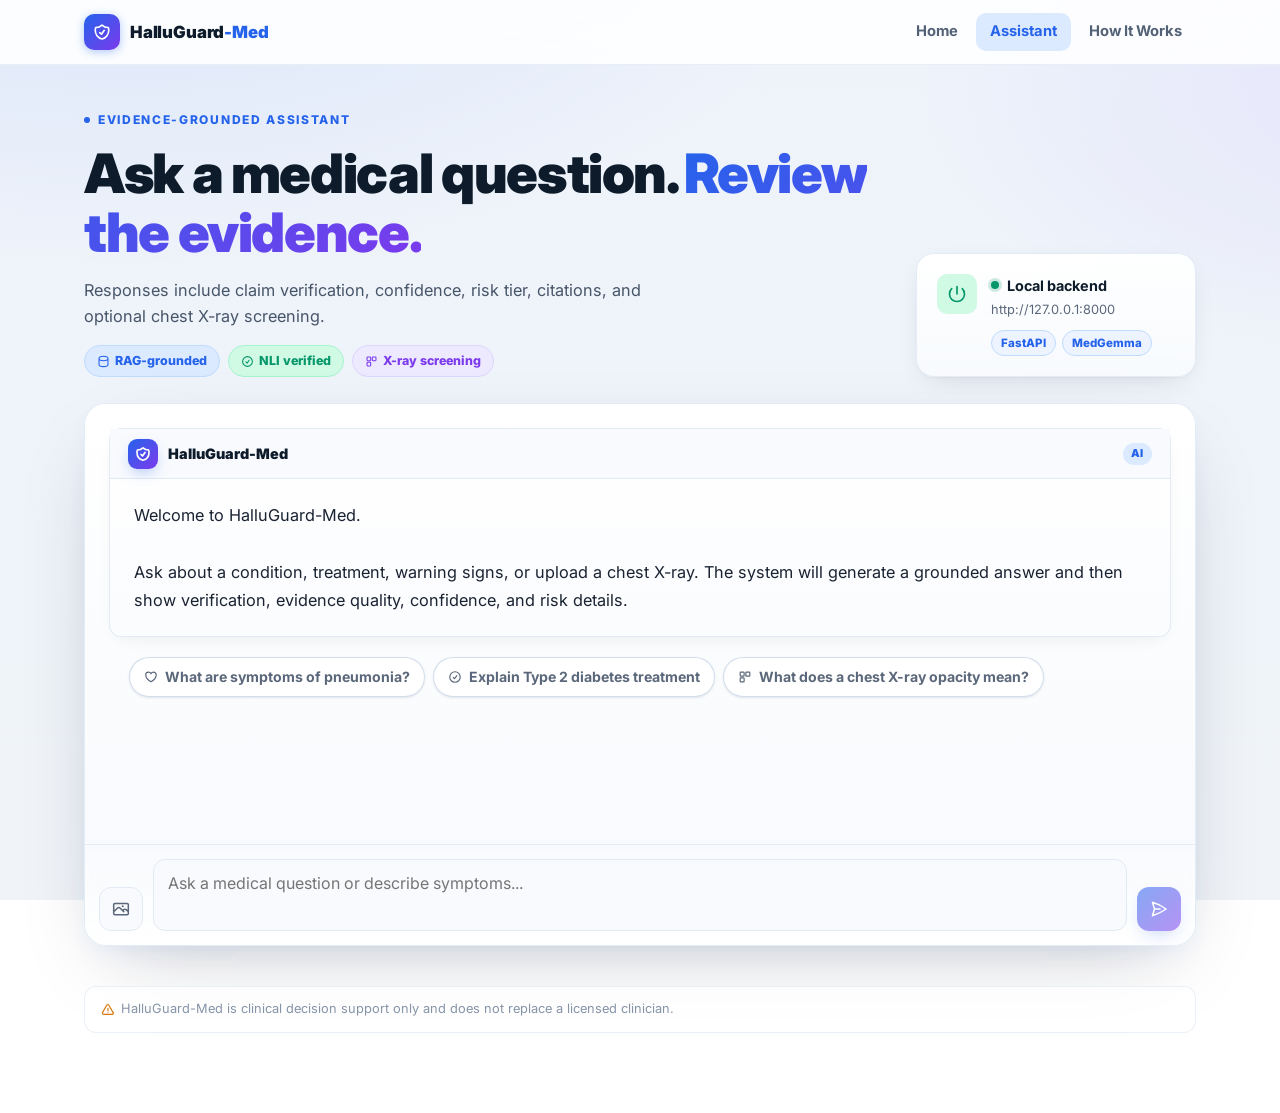
==== commit 37d7b557: "Refresh HalluGuard frontend experience" ====
--- a/frontend/assistant.html
+++ b/frontend/assistant.html
@@ -3,346 +3,140 @@
 <head>
   <meta charset="UTF-8" />
   <meta name="viewport" content="width=device-width, initial-scale=1.0" />
-  <title>AI Assistant - HalluGuard-Med</title>
+  <title>Assistant - HalluGuard-Med</title>
   <link rel="preconnect" href="https://fonts.googleapis.com" />
   <link rel="preconnect" href="https://fonts.gstatic.com" crossorigin />
-  <link href="https://fonts.googleapis.com/css2?family=Inter:wght@400;500;600;700;800&display=swap" rel="stylesheet" />
+  <link href="https://fonts.googleapis.com/css2?family=Inter:wght@400;500;600;700;800;900&display=swap" rel="stylesheet" />
   <link rel="stylesheet" href="css/style.css" />
-  <style>
-    /* Assistant report detail styles */
-    .checks-grid {
-      display: grid;
-      grid-template-columns: repeat(4, 1fr);
-      gap: 10px;
-    }
-    @media (max-width: 640px) {
-      .checks-grid { grid-template-columns: repeat(2, 1fr); }
-    }
-
-    .radiology-panel {
-      margin-top: 14px;
-      border: 1px solid #e5e7eb;
-      border-radius: 10px;
-      overflow: hidden;
-      background: #0f1117;
-      color: #e5e7eb;
-      font-size: 13px;
-    }
-
-    .radiology-panel__header {
-      display: flex;
-      align-items: center;
-      gap: 6px;
-      padding: 10px 14px;
-      font-weight: 600;
-      font-size: 12px;
-      letter-spacing: 0.05em;
-      text-transform: uppercase;
-      background: #1a1f2e;
-      border-bottom: 1px solid #2d3748;
-      color: #94a3b8;
-    }
-
-    .radiology-panel__header svg {
-      width: 14px;
-      height: 14px;
-      flex-shrink: 0;
-    }
-
-    .radiology-panel__error {
-      padding: 14px;
-      color: #f87171;
-      font-size: 12px;
-    }
-
-    .radiology-critical {
-      display: flex;
-      align-items: flex-start;
-      gap: 8px;
-      margin: 12px 14px 4px;
-      padding: 10px 12px;
-      background: rgba(239, 68, 68, 0.15);
-      border: 1px solid rgba(239, 68, 68, 0.4);
-      border-radius: 7px;
-      color: #fca5a5;
-      font-size: 12px;
-      font-weight: 500;
-      line-height: 1.5;
-    }
-
-    .radiology-critical svg {
-      width: 14px;
-      height: 14px;
-      flex-shrink: 0;
-      margin-top: 1px;
-      color: #ef4444;
-    }
-
-    .radiology-normal {
-      padding: 6px 14px 2px;
-      font-size: 11px;
-      color: #64748b;
-    }
-
-    .radiology-bars {
-      padding: 8px 14px 14px;
-      display: flex;
-      flex-direction: column;
-      gap: 6px;
-    }
-
-    .radiology-bar__row {
-      display: grid;
-      grid-template-columns: 180px 1fr 46px;
-      align-items: center;
-      gap: 10px;
-    }
-
-    @media (max-width: 600px) {
-      .radiology-bar__row {
-        grid-template-columns: 130px 1fr 40px;
-      }
-    }
-
-    .radiology-bar__label {
-      font-size: 12px;
-      color: #cbd5e1;
-      white-space: nowrap;
-      overflow: hidden;
-      text-overflow: ellipsis;
-      display: flex;
-      align-items: center;
-      gap: 4px;
-    }
-
-    .radiology-bar__critical-mark {
-      font-size: 10px;
-      font-weight: 700;
-      color: #ef4444;
-      flex-shrink: 0;
-    }
-
-    .radiology-bar__track {
-      height: 7px;
-      background: #1e293b;
-      border-radius: 4px;
-      overflow: hidden;
-    }
-
-    .radiology-bar__fill {
-      height: 100%;
-      border-radius: 4px;
-      transition: width 0.4s ease;
-    }
-
-    .radiology-bar__pct {
-      font-size: 12px;
-      font-weight: 600;
-      text-align: right;
-    }
-
-    .radiology-no-findings {
-      padding: 10px 0;
-      color: #64748b;
-      font-size: 12px;
-      text-align: center;
-    }
-
-    .risk-score {
-      margin: 6px 0 8px;
-      font-size: 12px;
-      color: #475569;
-      font-weight: 600;
-    }
-
-    .evidence-panel {
-      margin-top: 14px;
-      border: 1px solid #e5e7eb;
-      border-radius: 8px;
-      overflow: hidden;
-      background: #fff;
-    }
-
-    .evidence-panel__title {
-      display: flex;
-      align-items: center;
-      gap: 6px;
-      padding: 9px 12px;
-      border-bottom: 1px solid #e5e7eb;
-      font-size: 12px;
-      font-weight: 700;
-      color: #334155;
-      text-transform: uppercase;
-      letter-spacing: 0.04em;
-    }
-
-    .evidence-panel__title svg {
-      width: 14px;
-      height: 14px;
-    }
-
-    .evidence-panel__items {
-      padding: 10px 12px;
-      display: grid;
-      gap: 9px;
-    }
-
-    .citation-item {
-      display: grid;
-      gap: 4px;
-    }
-
-    .citation-item__meta {
-      display: flex;
-      flex-wrap: wrap;
-      gap: 6px;
-      font-size: 11px;
-      color: #64748b;
-    }
-
-    .citation-item__meta strong {
-      color: #0f172a;
-    }
-
-    .citation-item__text {
-      font-size: 12px;
-      line-height: 1.45;
-      color: #334155;
-    }
-  </style>
 </head>
 <body class="assistant-page">
 
-<!-- ===== NAVBAR ===== -->
-<nav class="navbar">
-  <div class="container navbar__inner">
-    <a href="index.html" class="navbar__brand">
-      <div class="navbar__brand-icon">
-        <svg xmlns="http://www.w3.org/2000/svg" fill="none" viewBox="0 0 24 24" stroke-width="2" stroke="currentColor">
-          <path stroke-linecap="round" stroke-linejoin="round" d="M9 12.75L11.25 15 15 9.75m-3-7.036A11.959 11.959 0 013.598 6 11.955 11.955 0 003 9.749c0 5.592 3.824 10.29 9 11.623 5.176-1.332 9-6.03 9-11.622 0-1.31-.21-2.571-.598-3.751h-.152c-3.196 0-6.1-1.248-8.25-3.285z"/>
-        </svg>
+  <!-- NAVBAR -->
+  <nav class="navbar">
+    <div class="container navbar__inner">
+      <a href="index.html" class="brand">
+        <span class="brand__mark">
+          <svg viewBox="0 0 24 24" fill="none" stroke="currentColor" stroke-width="2.2" stroke-linecap="round" stroke-linejoin="round"><path d="M9 12.75L11.25 15 15 9.75m-3-7.036A11.959 11.959 0 013.598 6 11.955 11.955 0 003 9.749c0 5.592 3.824 10.29 9 11.623 5.176-1.332 9-6.03 9-11.622 0-1.31-.21-2.571-.598-3.751h-.152c-3.196 0-6.1-1.248-8.25-3.285z"/></svg>
+        </span>
+        <span>HalluGuard<span class="brand__accent">-Med</span></span>
+      </a>
+      <div class="navbar__links">
+        <a href="index.html" class="navbar__link">Home</a>
+        <a href="assistant.html" class="navbar__link active">Assistant</a>
+        <a href="how.html" class="navbar__link">How It Works</a>
       </div>
-      HalluGuard<span class="accent">-Med</span>
-    </a>
-    <div class="navbar__links">
-      <a href="index.html"     class="navbar__link">Home</a>
+      <button class="navbar__hamburger" id="hamburger" aria-label="Open menu">
+        <span></span><span></span><span></span>
+      </button>
+    </div>
+    <div class="navbar__mobile" id="mobile-menu">
+      <a href="index.html" class="navbar__link">Home</a>
       <a href="assistant.html" class="navbar__link active">Assistant</a>
-      <a href="how.html"       class="navbar__link">How It Works</a>
-      <a href="assistant.html" class="navbar__cta">Launch Assistant</a>
+      <a href="how.html" class="navbar__link">How It Works</a>
     </div>
-    <button class="navbar__hamburger" id="hamburger" aria-label="Menu">
-      <svg xmlns="http://www.w3.org/2000/svg" fill="none" viewBox="0 0 24 24" stroke-width="2" stroke="currentColor">
-        <path stroke-linecap="round" stroke-linejoin="round" d="M3.75 6.75h16.5M3.75 12h16.5m-16.5 5.25h16.5"/>
-      </svg>
-    </button>
-  </div>
-  <div class="navbar__mobile" id="mobile-menu">
-    <a href="index.html"     class="navbar__link">Home</a>
-    <a href="assistant.html" class="navbar__link active">Assistant</a>
-    <a href="how.html"       class="navbar__link">How It Works</a>
-    <a href="assistant.html" class="navbar__cta">Launch Assistant</a>
-  </div>
-</nav>
+  </nav>
 
-<!-- ===== MAIN ===== -->
-<main class="assistant-main">
-
-  <!-- Chat window -->
-  <div class="chat-window">
-
-    <!-- Messages area -->
-    <div class="chat-messages" id="chat-messages">
-      <div class="msg-ai">
-        <div class="msg-ai__inner">
-          <div class="msg-ai__header">
-            <div class="msg-ai__avatar">
-              <svg xmlns="http://www.w3.org/2000/svg" fill="none" viewBox="0 0 24 24" stroke-width="2" stroke="currentColor" width="15" height="15">
-                <path stroke-linecap="round" stroke-linejoin="round" d="M9 12.75L11.25 15 15 9.75m-3-7.036A11.959 11.959 0 013.598 6 11.955 11.955 0 003 9.749c0 5.592 3.824 10.29 9 11.623 5.176-1.332 9-6.03 9-11.622 0-1.31-.21-2.571-.598-3.751h-.152c-3.196 0-6.1-1.248-8.25-3.285z"/>
-              </svg>
-            </div>
-            <span class="msg-ai__label">Assistant</span>
-          </div>
-          <div class="msg-ai__response">
-Welcome to HalluGuard-Med.
-
-Ask a medical question or upload a medical image to receive AI-assisted analysis, evidence verification, confidence scoring, and safety-focused medical guidance.
+  <main class="assistant-main">
+    <section class="assistant-shell">
+      <header class="assistant-hero">
+        <div>
+          <div class="eyebrow"><span class="eyebrow__dot"></span>Evidence-grounded assistant</div>
+          <h1>Ask a medical question. <span class="gradient-text">Review the evidence.</span></h1>
+          <p>Responses include claim verification, confidence, risk tier, citations, and optional chest X-ray screening.</p>
+          <div class="assistant-badges">
+            <span class="badge badge--blue">
+              <svg viewBox="0 0 24 24" fill="none" stroke="currentColor" stroke-width="2" stroke-linecap="round" stroke-linejoin="round"><path d="M20.25 6.375c0 2.278-3.694 4.125-8.25 4.125S3.75 8.653 3.75 6.375m16.5 0c0-2.278-3.694-4.125-8.25-4.125S3.75 4.097 3.75 6.375m16.5 0v11.25C20.25 19.653 16.556 21.5 12 21.5s-8.25-1.847-8.25-4.125V6.375"/></svg>
+              RAG-grounded
+            </span>
+            <span class="badge badge--safe">
+              <svg viewBox="0 0 24 24" fill="none" stroke="currentColor" stroke-width="2" stroke-linecap="round" stroke-linejoin="round"><path d="M9 12.75L11.25 15 15 9.75M21 12a9 9 0 11-18 0 9 9 0 0118 0z"/></svg>
+              NLI verified
+            </span>
+            <span class="badge badge--purple">
+              <svg viewBox="0 0 24 24" fill="none" stroke="currentColor" stroke-width="2" stroke-linecap="round" stroke-linejoin="round"><path d="M3.75 4.875c0-.621.504-1.125 1.125-1.125h4.5c.621 0 1.125.504 1.125 1.125v4.5c0 .621-.504 1.125-1.125 1.125h-4.5A1.125 1.125 0 013.75 9.375v-4.5zm0 9.75c0-.621.504-1.125 1.125-1.125h4.5c.621 0 1.125.504 1.125 1.125v4.5c0 .621-.504 1.125-1.125 1.125h-4.5a1.125 1.125 0 01-1.125-1.125v-4.5zm9.75-9.75c0-.621.504-1.125 1.125-1.125h4.5c.621 0 1.125.504 1.125 1.125v4.5c0 .621-.504 1.125-1.125 1.125h-4.5A1.125 1.125 0 0113.5 9.375v-4.5z"/></svg>
+              X-ray screening
+            </span>
           </div>
         </div>
+        <div class="status-card">
+          <div class="status-card__icon">
+            <svg viewBox="0 0 24 24" fill="none" stroke="currentColor" stroke-width="2" stroke-linecap="round" stroke-linejoin="round"><path d="M5.636 5.636a9 9 0 1012.728 0M12 3v9"/></svg>
+          </div>
+          <div>
+            <div class="status-row">
+              <span class="status-dot"></span>
+              <strong>Local backend</strong>
+            </div>
+            <small>http://127.0.0.1:8000</small>
+            <div class="status-tags">
+              <span>FastAPI</span>
+              <span>MedGemma</span>
+            </div>
+          </div>
+        </div>
+      </header>
+
+      <div class="chat-window">
+        <div class="chat-messages" id="chat-messages">
+          <div class="msg-ai">
+            <div class="msg-ai__inner">
+              <div class="msg-ai__header">
+                <div class="msg-ai__avatar">
+                  <svg viewBox="0 0 24 24" fill="none" stroke="currentColor" stroke-width="2.5" stroke-linecap="round" stroke-linejoin="round"><path d="M9 12.75L11.25 15 15 9.75m-3-7.036A11.959 11.959 0 013.598 6 11.955 11.955 0 003 9.749c0 5.592 3.824 10.29 9 11.623 5.176-1.332 9-6.03 9-11.622 0-1.31-.21-2.571-.598-3.751h-.152c-3.196 0-6.1-1.248-8.25-3.285z"/></svg>
+                </div>
+                <span class="msg-ai__label">HalluGuard-Med</span>
+                <span class="msg-ai__badge">AI</span>
+              </div>
+              <div class="msg-ai__response">Welcome to HalluGuard-Med.
+
+Ask about a condition, treatment, warning signs, or upload a chest X-ray. The system will generate a grounded answer and then show verification, evidence quality, confidence, and risk details.</div>
+            </div>
+          </div>
+          <div class="suggestion-chips">
+            <button class="suggestion-chip">
+              <svg viewBox="0 0 24 24" fill="none" stroke="currentColor" stroke-width="2" stroke-linecap="round" stroke-linejoin="round"><path d="M21 8.25c0-2.485-2.099-4.5-4.688-4.5-1.935 0-3.597 1.126-4.312 2.733-.715-1.607-2.377-2.733-4.313-2.733C5.1 3.75 3 5.765 3 8.25c0 7.22 9 12 9 12s9-4.78 9-12z"/></svg>
+              What are symptoms of pneumonia?
+            </button>
+            <button class="suggestion-chip">
+              <svg viewBox="0 0 24 24" fill="none" stroke="currentColor" stroke-width="2" stroke-linecap="round" stroke-linejoin="round"><path d="M9 12.75L11.25 15 15 9.75M21 12a9 9 0 11-18 0 9 9 0 0118 0z"/></svg>
+              Explain Type 2 diabetes treatment
+            </button>
+            <button class="suggestion-chip">
+              <svg viewBox="0 0 24 24" fill="none" stroke="currentColor" stroke-width="2" stroke-linecap="round" stroke-linejoin="round"><path d="M3.75 4.875c0-.621.504-1.125 1.125-1.125h4.5c.621 0 1.125.504 1.125 1.125v4.5c0 .621-.504 1.125-1.125 1.125h-4.5A1.125 1.125 0 013.75 9.375v-4.5zm0 9.75c0-.621.504-1.125 1.125-1.125h4.5c.621 0 1.125.504 1.125 1.125v4.5c0 .621-.504 1.125-1.125 1.125h-4.5a1.125 1.125 0 01-1.125-1.125v-4.5zm9.75-9.75c0-.621.504-1.125 1.125-1.125h4.5c.621 0 1.125.504 1.125 1.125v4.5c0 .621-.504 1.125-1.125 1.125h-4.5A1.125 1.125 0 0113.5 9.375v-4.5z"/></svg>
+              What does a chest X-ray opacity mean?
+            </button>
+          </div>
+        </div>
+
+        <div class="image-preview-area" id="image-preview-area">
+          <div class="img-thumb-wrap">
+            <img class="img-thumb" id="preview-img" src="" alt="Image preview" />
+            <button class="img-thumb-remove" id="remove-img" title="Remove image">
+              <svg viewBox="0 0 24 24" fill="none" stroke="currentColor" stroke-width="2.5" stroke-linecap="round" stroke-linejoin="round"><path d="M6 18L18 6M6 6l12 12"/></svg>
+            </button>
+          </div>
+          <span class="img-thumb-label">X-ray ready to send</span>
+        </div>
+
+        <div class="chat-input-bar">
+          <input type="file" id="file-input" accept="image/*" class="sr-only" />
+          <button class="chat-input-btn" id="upload-btn" title="Upload X-ray or medical image">
+            <svg viewBox="0 0 24 24" fill="none" stroke="currentColor" stroke-width="2" stroke-linecap="round" stroke-linejoin="round"><path d="M2.25 15.75l5.159-5.159a2.25 2.25 0 013.182 0l5.159 5.159m-1.5-1.5l1.409-1.409a2.25 2.25 0 013.182 0l2.909 2.909m-18 3.75h16.5a1.5 1.5 0 001.5-1.5V6a1.5 1.5 0 00-1.5-1.5H3.75A1.5 1.5 0 002.25 6v12a1.5 1.5 0 001.5 1.5zm10.5-11.25h.008v.008h-.008V8.25zm.375 0a.375.375 0 11-.75 0 .375.375 0 01.75 0z"/></svg>
+          </button>
+          <textarea id="chat-input" placeholder="Ask a medical question or describe symptoms..." rows="2"></textarea>
+          <button class="chat-send-btn" id="send-btn" disabled title="Send">
+            <svg viewBox="0 0 24 24" fill="none" stroke="currentColor" stroke-width="2" stroke-linecap="round" stroke-linejoin="round"><path d="M6 12L3.269 3.126A59.768 59.768 0 0121.485 12 59.77 59.77 0 013.269 20.876L5.999 12zm0 0h7.5"/></svg>
+          </button>
+        </div>
       </div>
-      <div class="suggestion-chips">
-        <button class="suggestion-chip">What are symptoms of pneumonia?</button>
-        <button class="suggestion-chip">Explain Type 2 diabetes treatment</button>
-        <button class="suggestion-chip">Describe hypertension management</button>
-      </div>
-    </div><!-- /chat-messages -->
 
-    <!-- Image preview -->
-    <div class="image-preview-area" id="image-preview-area">
-      <div class="img-thumb-wrap">
-        <img class="img-thumb" id="preview-img" src="" alt="Image preview" />
-        <button class="img-thumb-remove" id="remove-img" title="Remove image">x</button>
-      </div>
-    </div>
+      <p class="chat-disclaimer">
+        <svg viewBox="0 0 24 24" fill="none" stroke="currentColor" stroke-width="2" stroke-linecap="round" stroke-linejoin="round"><path d="M12 9v3.75m9.303 3.376c-.866 1.5.217 3.374-1.948 3.374H4.645c-1.73 0-2.813-1.874-1.948-3.374l7.373-12.75a2.125 2.125 0 013.06 0l7.373 12.75zM12 15.75h.007v.008H12v-.008z"/></svg>
+        HalluGuard-Med is clinical decision support only and does not replace a licensed clinician.
+      </p>
+    </section>
+  </main>
 
-    <!-- Backend URL -->
-    <div class="backend-config">
-      <div class="backend-config__row">
-        <input
-          type="url"
-          id="backend-url"
-          placeholder="Paste Kaggle ngrok backend URL"
-          aria-label="Backend URL"
-        />
-        <button type="button" id="save-backend-url">Save</button>
-      </div>
-      <div class="backend-config__status" id="backend-status">Using local backend</div>
-    </div>
-
-    <!-- Input bar -->
-    <div class="chat-input-bar">
-      <input type="file" id="file-input" accept="image/*" class="sr-only" />
-      <button class="chat-input-btn" id="upload-btn" title="Upload X-ray or medical image">
-        <svg xmlns="http://www.w3.org/2000/svg" fill="none" viewBox="0 0 24 24" stroke-width="1.8" stroke="currentColor" width="18" height="18">
-          <path stroke-linecap="round" stroke-linejoin="round" d="M2.25 15.75l5.159-5.159a2.25 2.25 0 013.182 0l5.159 5.159m-1.5-1.5l1.409-1.409a2.25 2.25 0 013.182 0l2.909 2.909m-18 3.75h16.5a1.5 1.5 0 001.5-1.5V6a1.5 1.5 0 00-1.5-1.5H3.75A1.5 1.5 0 002.25 6v12a1.5 1.5 0 001.5 1.5zm10.5-11.25h.008v.008h-.008V8.25zm.375 0a.375.375 0 11-.75 0 .375.375 0 01.75 0z"/>
-        </svg>
-      </button>
-      <textarea
-        id="chat-input"
-        placeholder="Enter a medical question, describe symptoms, or ask about a condition..."
-        rows="2"
-      ></textarea>
-      <button class="chat-send-btn" id="send-btn" disabled title="Send">
-        <svg xmlns="http://www.w3.org/2000/svg" fill="none" viewBox="0 0 24 24" stroke-width="2" stroke="currentColor" width="17" height="17">
-          <path stroke-linecap="round" stroke-linejoin="round" d="M6 12L3.269 3.126A59.768 59.768 0 0121.485 12 59.77 59.77 0 013.269 20.876L5.999 12zm0 0h7.5"/>
-        </svg>
-      </button>
-    </div>
-
-  </div><!-- /chat-window -->
-
-  <p class="chat-disclaimer">
-    HalluGuard-Med is a verification layer, not a replacement for professional medical advice. Always consult a licensed physician.
-  </p>
-
-</main>
-
-<!-- ===== FOOTER ===== -->
-<footer class="footer">
-  <div class="container footer__inner">
-    <div class="footer__brand">
-      <svg class="footer__brand-icon" xmlns="http://www.w3.org/2000/svg" fill="none" viewBox="0 0 24 24" stroke-width="2" stroke="currentColor" width="16" height="16">
-        <path stroke-linecap="round" stroke-linejoin="round" d="M9 12.75L11.25 15 15 9.75m-3-7.036A11.959 11.959 0 013.598 6 11.955 11.955 0 003 9.749c0 5.592 3.824 10.29 9 11.623 5.176-1.332 9-6.03 9-11.622 0-1.31-.21-2.571-.598-3.751h-.152c-3.196 0-6.1-1.248-8.25-3.285z"/>
-      </svg>
-      <strong>HalluGuard-Med</strong> - AI Medical Verification System
-    </div>
-    <nav class="footer__links">
-      <a href="index.html">Home</a>
-      <a href="assistant.html">Assistant</a>
-      <a href="how.html">How It Works</a>
-    </nav>
-  </div>
-</footer>
-
-<script src="js/script.js"></script>
+  <script src="js/script.js"></script>
 </body>
 </html>
--- a/frontend/css/style.css
+++ b/frontend/css/style.css
@@ -1,59 +1,87 @@
 /* ============================================================
-   HalluGuard-Med — Global Stylesheet
-   Color palette: white · dark-blue · green (safe) · red (danger)
+   HalluGuard-Med — Enhanced Design System
    ============================================================ */
 
-/* ---------- CSS Custom Properties ---------- */
 :root {
-  --primary:      #2563eb;
-  --primary-dark: #1d4ed8;
-  --primary-bg:   #eff6ff;
-  --safe:         #16a34a;
-  --safe-bg:      #f0fdf4;
-  --safe-border:  #bbf7d0;
-  --warning:      #d97706;
-  --warning-bg:   #fffbeb;
-  --warning-border:#fde68a;
-  --danger:       #dc2626;
-  --danger-bg:    #fef2f2;
-  --danger-border:#fecaca;
-  --fg:           #0f172a;
-  --fg-muted:     #64748b;
-  --bg:           #f8fafc;
-  --white:        #ffffff;
-  --border:       #e2e8f0;
-  --card-shadow:  0 1px 3px rgba(0,0,0,.08), 0 1px 2px rgba(0,0,0,.05);
-  --card-shadow-hover: 0 4px 12px rgba(0,0,0,.12);
-  --radius:       12px;
-  --radius-sm:    8px;
-  --radius-lg:    16px;
-  --font:         'Inter', system-ui, -apple-system, sans-serif;
-}
-
-/* ---------- Reset ---------- */
-*, *::before, *::after { box-sizing: border-box; margin: 0; padding: 0; }
+  --bg: #f0f4f8;
+  --surface: #ffffff;
+  --surface-soft: #f8fafd;
+  --surface-blue: #eef4ff;
+  --text: #1a2332;
+  --muted: #5b677a;
+  --subtle: #8694a8;
+  --border: #e2eaf4;
+  --border-strong: #c8d5e8;
+  --primary: #2563eb;
+  --primary-700: #1d4ed8;
+  --primary-900: #1e3a8a;
+  --primary-soft: #dbeafe;
+  --safe: #059669;
+  --safe-soft: #d1fae5;
+  --warn: #d97706;
+  --warn-soft: #fef3c7;
+  --danger: #dc2626;
+  --danger-soft: #fee2e2;
+  --purple: #7c3aed;
+  --purple-soft: #ede9fe;
+  --ink: #0d1b2a;
+  --shadow-sm: 0 1px 3px rgba(15,23,42,0.07), 0 1px 2px rgba(15,23,42,0.04);
+  --shadow-md: 0 8px 24px rgba(15,23,42,0.09), 0 2px 8px rgba(15,23,42,0.05);
+  --shadow-lg: 0 20px 60px rgba(15,23,42,0.13), 0 4px 16px rgba(15,23,42,0.07);
+  --shadow-glow: 0 0 0 3px rgba(37,99,235,0.15), 0 8px 32px rgba(37,99,235,0.25);
+  --radius: 12px;
+  --radius-lg: 18px;
+  --container: 1160px;
+  --gradient-hero: linear-gradient(135deg, #0d1b2a 0%, #0f2d5a 45%, #1a3a6b 100%);
+  --gradient-primary: linear-gradient(135deg, #2563eb, #7c3aed);
+  --gradient-safe: linear-gradient(135deg, #059669, #0891b2);
+}
+
+*, *::before, *::after { box-sizing: border-box; }
+
 html { scroll-behavior: smooth; }
+
 body {
-  font-family: var(--font);
+  margin: 0;
+  min-height: 100vh;
   background: var(--bg);
-  color: var(--fg);
+  color: var(--text);
+  font-family: Inter, ui-sans-serif, system-ui, -apple-system, BlinkMacSystemFont, "Segoe UI", sans-serif;
   line-height: 1.6;
-  -webkit-font-smoothing: antialiased;
-}
-img { display: block; max-width: 100%; }
+}
+
 a { color: inherit; text-decoration: none; }
-button { font-family: inherit; cursor: pointer; border: none; background: none; }
-ul { list-style: none; }
-
-/* ---------- Utility ---------- */
-.container {
-  max-width: 1120px;
-  margin: 0 auto;
-  padding: 0 24px;
-}
+button, textarea, input { font: inherit; }
+button { cursor: pointer; }
+button:disabled { cursor: not-allowed; opacity: 0.55; }
+
+svg {
+  width: 1em;
+  height: 1em;
+  flex: 0 0 auto;
+  display: block;
+}
+
 .sr-only {
-  position: absolute; width: 1px; height: 1px;
-  overflow: hidden; clip: rect(0,0,0,0); white-space: nowrap;
+  position: absolute; width: 1px; height: 1px; padding: 0;
+  margin: -1px; overflow: hidden; clip: rect(0,0,0,0);
+  white-space: nowrap; border: 0;
+}
+
+/* ============================================================
+   SCROLL ANIMATIONS
+   ============================================================ */
+[data-animate] {
+  opacity: 0;
+  transform: translateY(28px);
+  transition: opacity 0.65s cubic-bezier(.22,1,.36,1), transform 0.65s cubic-bezier(.22,1,.36,1);
+}
+[data-animate="fade-left"] {
+  transform: translateX(36px);
+}
+[data-animate].visible {
+  opacity: 1;
+  transform: none;
 }
 
 /* ============================================================
@@ -63,1440 +91,2879 @@
   position: sticky;
   top: 0;
   z-index: 100;
-  background: rgba(255,255,255,.95);
-  backdrop-filter: blur(8px);
-  border-bottom: 1px solid var(--border);
-  box-shadow: 0 1px 4px rgba(0,0,0,.06);
-}
+  background: rgba(255, 255, 255, 0.88);
+  border-bottom: 1px solid rgba(226, 234, 244, 0.8);
+  backdrop-filter: blur(20px) saturate(180%);
+  -webkit-backdrop-filter: blur(20px) saturate(180%);
+  transition: box-shadow 0.2s;
+}
+
+.container {
+  max-width: var(--container);
+  margin: 0 auto;
+  padding: 0 24px;
+}
+
 .navbar__inner {
   display: flex;
   align-items: center;
   justify-content: space-between;
+  gap: 24px;
   height: 64px;
 }
-.navbar__brand {
-  display: flex;
+
+.brand {
+  display: inline-flex;
   align-items: center;
   gap: 10px;
+  font-weight: 900;
+  font-size: 1.05rem;
+  letter-spacing: -0.01em;
+  color: var(--ink);
+}
+
+.brand__mark {
+  width: 36px;
+  height: 36px;
+  border-radius: 10px;
+  display: inline-grid;
+  place-items: center;
+  background: var(--gradient-primary);
+  color: #fff;
+  box-shadow: 0 2px 8px rgba(37,99,235,0.35);
+  flex-shrink: 0;
+}
+
+.brand__mark svg { width: 18px; height: 18px; }
+
+.brand__mark--sm {
+  width: 28px;
+  height: 28px;
+  border-radius: 8px;
+}
+
+.brand__mark--sm svg { width: 14px; height: 14px; }
+
+.brand__accent { color: var(--primary); }
+
+.navbar__links {
+  display: flex;
+  align-items: center;
+  gap: 4px;
+}
+
+.navbar__link,
+.navbar__cta {
+  min-height: 38px;
+  display: inline-flex;
+  align-items: center;
+  justify-content: center;
+  gap: 6px;
+  border-radius: 10px;
+  padding: 0 14px;
+  color: #526176;
   font-weight: 700;
-  font-size: 1.1rem;
-  color: var(--fg);
-}
-.navbar__brand-icon {
-  width: 34px; height: 34px;
-  background: var(--primary);
-  border-radius: 9px;
-  display: flex; align-items: center; justify-content: center;
+  font-size: 0.92rem;
+  transition: background 0.15s, color 0.15s;
+}
+
+.navbar__link:hover,
+.navbar__link.active {
+  background: var(--primary-soft);
+  color: var(--primary);
+}
+
+.navbar__cta {
+  margin-left: 6px;
+  background: var(--gradient-primary);
   color: #fff;
-  flex-shrink: 0;
-}
-.navbar__brand-icon svg { width: 20px; height: 20px; }
-.navbar__brand span.accent { color: var(--primary); }
-.navbar__links {
-  display: flex;
-  align-items: center;
-  gap: 4px;
-}
-.navbar__link {
-  padding: 8px 16px;
-  border-radius: var(--radius-sm);
-  font-size: .875rem;
-  font-weight: 500;
-  color: var(--fg-muted);
-  transition: color .15s, background .15s;
-}
-.navbar__link:hover { color: var(--fg); background: #f1f5f9; }
-.navbar__link.active { color: var(--primary); background: var(--primary-bg); }
-.navbar__cta {
-  margin-left: 12px;
-  padding: 8px 18px;
-  border-radius: var(--radius-sm);
-  font-size: .875rem;
-  font-weight: 600;
-  background: var(--primary);
-  color: #fff;
-  transition: background .15s, transform .1s;
-  box-shadow: 0 1px 4px rgba(37,99,235,.3);
-}
-.navbar__cta:hover { background: var(--primary-dark); transform: translateY(-1px); }
+  box-shadow: var(--shadow-sm);
+  gap: 6px;
+  transition: box-shadow 0.2s, opacity 0.2s;
+}
+
+.navbar__cta svg { width: 14px; height: 14px; }
+
+.navbar__cta:hover {
+  opacity: 0.9;
+  box-shadow: var(--shadow-md);
+}
+
 .navbar__hamburger {
   display: none;
-  width: 38px; height: 38px;
-  align-items: center; justify-content: center;
-  border-radius: var(--radius-sm);
-  color: var(--fg-muted);
-  transition: background .15s;
-}
-.navbar__hamburger:hover { background: #f1f5f9; }
-.navbar__hamburger svg { width: 22px; height: 22px; }
+  width: 40px;
+  height: 40px;
+  border: 1px solid var(--border);
+  border-radius: 10px;
+  background: var(--surface);
+  color: var(--ink);
+  flex-direction: column;
+  align-items: center;
+  justify-content: center;
+  gap: 4px;
+  padding: 0;
+}
+
+.navbar__hamburger span {
+  display: block;
+  width: 18px;
+  height: 2px;
+  border-radius: 99px;
+  background: currentColor;
+  transition: transform 0.2s;
+}
+
 .navbar__mobile {
   display: none;
+  border-top: 1px solid var(--border);
+  background: var(--surface);
+  padding: 10px 24px 16px;
+}
+
+.navbar__mobile.open {
+  display: grid;
+  gap: 6px;
+}
+
+/* ============================================================
+   GRADIENT TEXT
+   ============================================================ */
+.gradient-text {
+  background: var(--gradient-primary);
+  -webkit-background-clip: text;
+  -webkit-text-fill-color: transparent;
+  background-clip: text;
+}
+
+/* ============================================================
+   EYEBROW
+   ============================================================ */
+.eyebrow {
+  display: inline-flex;
+  align-items: center;
+  gap: 8px;
+  margin: 0 0 14px;
+  color: var(--primary);
+  font-size: 0.75rem;
+  font-weight: 800;
+  letter-spacing: 0.14em;
+  text-transform: uppercase;
+}
+
+.eyebrow__dot {
+  width: 6px;
+  height: 6px;
+  border-radius: 50%;
+  background: var(--primary);
+  animation: eyebrow-pulse 2s ease-in-out infinite;
+  flex-shrink: 0;
+}
+
+@keyframes eyebrow-pulse {
+  0%, 100% { opacity: 1; transform: scale(1); }
+  50%       { opacity: 0.5; transform: scale(0.7); }
+}
+
+/* ============================================================
+   BUTTONS
+   ============================================================ */
+.btn {
+  min-height: 48px;
+  display: inline-flex;
+  align-items: center;
+  justify-content: center;
+  gap: 8px;
+  border-radius: 12px;
+  padding: 0 22px;
+  border: 1.5px solid transparent;
+  font-weight: 800;
+  font-size: 0.95rem;
+  transition: all 0.2s cubic-bezier(.22,1,.36,1);
+}
+
+.btn svg { width: 16px; height: 16px; }
+
+.btn--primary {
+  background: var(--gradient-primary);
+  color: #fff;
+  box-shadow: var(--shadow-md);
+}
+
+.btn--primary:hover {
+  transform: translateY(-1px);
+  box-shadow: var(--shadow-lg);
+  opacity: 0.95;
+}
+
+.btn--glow {
+  box-shadow: 0 4px 24px rgba(37,99,235,0.35), var(--shadow-md);
+}
+
+.btn--glow:hover {
+  box-shadow: 0 8px 36px rgba(37,99,235,0.45), var(--shadow-lg);
+}
+
+.btn--secondary {
+  background: var(--surface);
+  border-color: var(--border-strong);
+  color: var(--ink);
+  box-shadow: var(--shadow-sm);
+}
+
+.btn--secondary:hover {
+  border-color: var(--primary);
+  color: var(--primary);
+  background: var(--surface-blue);
+  transform: translateY(-1px);
+}
+
+/* ============================================================
+   BADGES
+   ============================================================ */
+.badge {
+  display: inline-flex;
+  align-items: center;
+  gap: 5px;
+  border-radius: 99px;
+  padding: 5px 12px;
+  font-size: 0.78rem;
+  font-weight: 800;
+  border: 1px solid transparent;
+}
+
+.badge svg { width: 13px; height: 13px; }
+
+.badge--blue   { background: var(--primary-soft); color: var(--primary); border-color: #bfdbfe; }
+.badge--safe   { background: var(--safe-soft); color: var(--safe); border-color: #a7f3d0; }
+.badge--purple { background: var(--purple-soft); color: var(--purple); border-color: #ddd6fe; }
+.badge--warn   { background: var(--warn-soft); color: var(--warn); border-color: #fed7aa; }
+
+/* ============================================================
+   HERO SECTION
+   ============================================================ */
+.hero {
+  position: relative;
+  overflow: hidden;
+  background: var(--gradient-hero);
+  color: white;
+  padding: 0;
+}
+
+.hero__bg-mesh {
+  position: absolute;
+  inset: 0;
+  background-image:
+    radial-gradient(ellipse 80% 60% at 65% 50%, rgba(37,99,235,0.18) 0%, transparent 60%),
+    radial-gradient(ellipse 60% 40% at 20% 80%, rgba(124,58,237,0.14) 0%, transparent 55%),
+    radial-gradient(ellipse 50% 50% at 80% 20%, rgba(5,150,105,0.1) 0%, transparent 50%);
+  pointer-events: none;
+}
+
+.hero__bg-circles {
+  position: absolute;
+  inset: 0;
+  pointer-events: none;
+  overflow: hidden;
+}
+
+.circle {
+  position: absolute;
+  border-radius: 50%;
+  border: 1px solid rgba(255,255,255,0.07);
+  animation: circle-spin linear infinite;
+}
+
+.circle--1 {
+  width: 700px;
+  height: 700px;
+  top: -200px;
+  right: -200px;
+  animation-duration: 60s;
+}
+
+.circle--2 {
+  width: 500px;
+  height: 500px;
+  bottom: -150px;
+  left: -100px;
+  animation-duration: 45s;
+  animation-direction: reverse;
+  border-color: rgba(255,255,255,0.05);
+}
+
+.circle--3 {
+  width: 300px;
+  height: 300px;
+  top: 30%;
+  left: 30%;
+  animation-duration: 30s;
+  border-color: rgba(37,99,235,0.15);
+}
+
+@keyframes circle-spin {
+  from { transform: rotate(0deg); }
+  to   { transform: rotate(360deg); }
+}
+
+.hero__grid {
+  display: grid;
+  grid-template-columns: minmax(0,1fr) minmax(380px, 0.88fr);
+  align-items: center;
+  gap: 52px;
+  padding: 80px 24px;
+  position: relative;
+  z-index: 2;
+}
+
+.hero__copy .eyebrow {
+  color: rgba(147,197,253,1);
+}
+
+.hero__copy .eyebrow__dot { background: rgba(147,197,253,1); }
+
+.hero h1 {
+  margin: 0;
+  font-size: clamp(2.4rem, 5.5vw, 4.2rem);
+  line-height: 1.04;
+  letter-spacing: -0.02em;
+  color: #ffffff;
+  font-weight: 900;
+}
+
+.hero h1 .gradient-text {
+  background: linear-gradient(135deg, #93c5fd, #a78bfa, #6ee7b7);
+  -webkit-background-clip: text;
+  -webkit-text-fill-color: transparent;
+  background-clip: text;
+}
+
+.hero p {
+  margin: 20px 0 0;
+  color: rgba(203,213,225,0.9);
+  font-size: 1.06rem;
+  max-width: 580px;
+  line-height: 1.65;
+}
+
+/* Stats in hero */
+.hero__stats {
+  display: flex;
+  align-items: center;
+  gap: 24px;
+  margin-top: 30px;
+  padding: 20px 24px;
+  background: rgba(255,255,255,0.06);
+  border: 1px solid rgba(255,255,255,0.1);
+  border-radius: var(--radius-lg);
+  backdrop-filter: blur(10px);
+  width: fit-content;
+}
+
+.hero__stat {
+  text-align: center;
+}
+
+.hero__stat strong,
+.hero__stat .counter {
+  display: block;
+  font-size: 1.55rem;
+  font-weight: 900;
+  color: #ffffff;
+  line-height: 1;
+}
+
+.hero__stat span {
+  display: inline;
+  font-size: 1.55rem;
+  font-weight: 900;
+  color: #a5f3fc;
+}
+
+.hero__stat small {
+  display: block;
+  margin-top: 4px;
+  color: rgba(148,163,184,0.9);
+  font-size: 0.75rem;
+  font-weight: 700;
+  text-transform: uppercase;
+  letter-spacing: 0.08em;
+}
+
+.hero__stat-divider {
+  width: 1px;
+  height: 32px;
+  background: rgba(255,255,255,0.15);
+}
+
+.hero__actions {
+  margin-top: 28px;
+  display: flex;
+  flex-wrap: wrap;
+  gap: 12px;
+}
+
+/* ============================================================
+   PREVIEW SHELL (Hero visual)
+   ============================================================ */
+.hero__visual {
+  filter: drop-shadow(0 24px 56px rgba(0,0,0,0.35));
+}
+
+.preview-shell {
+  border-radius: var(--radius-lg);
+  overflow: hidden;
+  background: var(--surface);
+  border: 1px solid rgba(255,255,255,0.15);
+  box-shadow: 0 0 0 1px rgba(37,99,235,0.15), inset 0 1px 0 rgba(255,255,255,0.3);
+}
+
+.preview-shell__top {
+  min-height: 48px;
+  padding: 0 16px;
+  display: flex;
+  align-items: center;
+  gap: 10px;
+  border-bottom: 1px solid var(--border);
+  background: #f8fafd;
+  color: var(--muted);
+  font-weight: 800;
+  font-size: 0.87rem;
+}
+
+.preview-shell__dots {
+  display: flex;
+  gap: 6px;
+  margin-right: 4px;
+}
+
+.preview-shell__dots span {
+  width: 10px;
+  height: 10px;
+  border-radius: 50%;
+}
+
+.preview-shell__live {
+  margin-left: auto;
+  display: inline-flex;
+  align-items: center;
+  gap: 5px;
+  font-size: 0.72rem;
+  font-weight: 800;
+  color: var(--safe);
+  background: var(--safe-soft);
+  padding: 3px 8px;
+  border-radius: 99px;
+  border: 1px solid #a7f3d0;
+}
+
+.live-dot {
+  width: 6px;
+  height: 6px;
+  border-radius: 50%;
+  background: var(--safe);
+  animation: live-pulse 1.5s ease-in-out infinite;
+}
+
+@keyframes live-pulse {
+  0%, 100% { opacity: 1; transform: scale(1); }
+  50%       { opacity: 0.4; transform: scale(0.6); }
+}
+
+/* Metric row */
+.metric-row {
+  padding: 16px;
+  display: grid;
+  grid-template-columns: repeat(3, 1fr);
+  gap: 10px;
+}
+
+.metric-card {
+  border: 1px solid var(--border);
+  border-radius: 10px;
+  background: var(--surface-soft);
+  padding: 14px;
+}
+
+.metric-card span {
+  display: block;
+  color: var(--muted);
+  font-size: 0.72rem;
+  font-weight: 800;
+  text-transform: uppercase;
+  letter-spacing: 0.08em;
+}
+
+.metric-card strong {
+  display: block;
+  margin-top: 4px;
+  color: var(--ink);
+  font-size: 1.3rem;
+  font-weight: 900;
+}
+
+.metric-bar {
+  margin-top: 8px;
+  height: 4px;
+  background: var(--border);
+  border-radius: 99px;
+  overflow: hidden;
+}
+
+.metric-bar__fill {
+  height: 100%;
+  border-radius: inherit;
+  transition: width 1s ease;
+}
+
+.metric-card.safe   { background: var(--safe-soft); border-color: #a7f3d0; }
+.metric-card.warn   { background: var(--warn-soft);  border-color: #fde68a; }
+.metric-card.blue   { background: var(--surface-blue); border-color: #bfdbfe; }
+.metric-card.red    { background: var(--danger-soft); border-color: #fecaca; }
+
+/* Token grid */
+.token-grid {
+  padding: 0 16px 16px;
+  display: grid;
+  grid-template-columns: repeat(2, 1fr);
+  gap: 8px;
+}
+
+.token-card {
+  display: flex;
+  align-items: center;
+  gap: 7px;
+  border: 1px solid var(--border);
+  border-radius: 9px;
+  background: var(--surface-soft);
+  padding: 10px 12px;
+  font-size: 0.82rem;
+  font-weight: 800;
+  color: var(--muted);
+}
+
+.token-card svg { width: 14px; height: 14px; flex-shrink: 0; }
+
+.token-card.safe { background: var(--safe-soft); border-color: #a7f3d0; color: var(--safe); }
+.token-card.warn { background: var(--warn-soft);  border-color: #fde68a; color: var(--warn); }
+.token-card.blue { background: var(--surface-blue); border-color: #bfdbfe; color: var(--primary); }
+.token-card.red  { background: var(--danger-soft); border-color: #fecaca; color: var(--danger); }
+
+/* Evidence lines (enhanced) */
+.evidence-lines {
+  padding: 0 16px 18px;
+  display: grid;
+  gap: 10px;
+}
+
+.evidence-line-row {
+  display: grid;
+  grid-template-columns: 110px 1fr 38px;
+  align-items: center;
+  gap: 10px;
+}
+
+.evidence-label {
+  font-size: 0.75rem;
+  font-weight: 800;
+  color: var(--muted);
+  text-transform: uppercase;
+  letter-spacing: 0.06em;
+}
+
+.evidence-track {
+  height: 7px;
+  background: var(--border);
+  border-radius: 99px;
+  overflow: hidden;
+}
+
+.evidence-fill {
+  height: 100%;
+  border-radius: inherit;
+  background: var(--primary);
+}
+
+.evidence-pct {
+  text-align: right;
+  font-size: 0.75rem;
+  font-weight: 900;
+  color: var(--muted);
+}
+
+.text-safe { color: var(--safe) !important; }
+
+/* ============================================================
+   TRUST STRIP
+   ============================================================ */
+.trust-strip {
+  background: white;
+  border-bottom: 1px solid var(--border);
+  border-top: 1px solid var(--border);
+}
+
+.trust-strip__inner {
+  display: flex;
+  align-items: center;
+  gap: 0;
+  overflow-x: auto;
+  height: 56px;
+  scrollbar-width: none;
+}
+
+.trust-strip__inner::-webkit-scrollbar { display: none; }
+
+.trust-item {
+  display: inline-flex;
+  align-items: center;
+  gap: 8px;
+  padding: 0 24px;
+  font-size: 0.82rem;
+  font-weight: 700;
+  color: var(--muted);
+  white-space: nowrap;
+  flex-shrink: 0;
+}
+
+.trust-item svg {
+  width: 15px;
+  height: 15px;
+  color: var(--primary);
+  flex-shrink: 0;
+}
+
+.trust-divider {
+  width: 1px;
+  height: 20px;
+  background: var(--border);
+  flex-shrink: 0;
+}
+
+/* ============================================================
+   SECTIONS
+   ============================================================ */
+.section {
+  max-width: var(--container);
+  margin: 0 auto;
+  padding: 60px 24px 72px;
+}
+
+.section--tight {
+  padding-top: 8px;
+}
+
+.section-heading {
+  max-width: 640px;
+  margin-bottom: 32px;
+}
+
+.section-heading h2 {
+  margin: 0;
+  color: var(--ink);
+  font-size: clamp(1.9rem, 4vw, 2.8rem);
+  line-height: 1.1;
+  font-weight: 900;
+  letter-spacing: -0.02em;
+}
+
+.section-heading p {
+  margin: 14px 0 0;
+  color: var(--muted);
+  font-size: 1.02rem;
+}
+
+/* ============================================================
+   FEATURE GRID
+   ============================================================ */
+.feature-grid {
+  display: grid;
+  grid-template-columns: repeat(4, minmax(0, 1fr));
+  gap: 16px;
+}
+
+.feature-card {
+  padding: 26px;
+  border: 1px solid var(--border);
+  border-radius: var(--radius-lg);
+  background: var(--surface);
+  box-shadow: var(--shadow-sm);
+  transition: transform 0.25s cubic-bezier(.22,1,.36,1), box-shadow 0.25s, border-color 0.25s;
+  position: relative;
+  overflow: hidden;
+}
+
+.feature-card::before {
+  content: '';
+  position: absolute;
+  top: 0;
+  left: 0;
+  right: 0;
+  height: 3px;
+  border-radius: var(--radius-lg) var(--radius-lg) 0 0;
+  opacity: 0;
+  transition: opacity 0.25s;
+}
+
+.feature-card:hover {
+  transform: translateY(-4px);
+  box-shadow: var(--shadow-lg);
+  border-color: var(--border-strong);
+}
+
+.feature-card:hover::before { opacity: 1; }
+.feature-card:nth-child(1)::before { background: var(--gradient-primary); }
+.feature-card:nth-child(2)::before { background: var(--gradient-safe); }
+.feature-card:nth-child(3)::before { background: linear-gradient(135deg, #d97706, #f59e0b); }
+.feature-card:nth-child(4)::before { background: linear-gradient(135deg, #dc2626, #f87171); }
+
+.feature-card__icon-wrap {
+  width: 46px;
+  height: 46px;
+  border-radius: 12px;
+  display: grid;
+  place-items: center;
+  margin-bottom: 18px;
+}
+
+.feature-card__icon-wrap svg { width: 22px; height: 22px; }
+
+.feature-card__icon-wrap.blue   { background: var(--primary-soft); color: var(--primary); }
+.feature-card__icon-wrap.safe   { background: var(--safe-soft);    color: var(--safe); }
+.feature-card__icon-wrap.warn   { background: var(--warn-soft);    color: var(--warn); }
+.feature-card__icon-wrap.red    { background: var(--danger-soft);  color: var(--danger); }
+.feature-card__icon-wrap.purple { background: var(--purple-soft);  color: var(--purple); }
+
+.feature-card h3 {
+  margin: 0 0 10px;
+  color: var(--ink);
+  font-size: 1.04rem;
+  font-weight: 900;
+}
+
+.feature-card p {
+  margin: 0 0 16px;
+  color: var(--muted);
+  font-size: 0.93rem;
+  line-height: 1.6;
+}
+
+.feature-card__tag {
+  display: inline-block;
+  border-radius: 99px;
+  padding: 3px 10px;
+  font-size: 0.72rem;
+  font-weight: 800;
+  text-transform: uppercase;
+  letter-spacing: 0.08em;
+}
+
+.feature-card__tag.blue   { background: var(--primary-soft); color: var(--primary); }
+.feature-card__tag.safe   { background: var(--safe-soft); color: var(--safe); }
+.feature-card__tag.warn   { background: var(--warn-soft); color: var(--warn); }
+.feature-card__tag.red    { background: var(--danger-soft); color: var(--danger); }
+
+/* ============================================================
+   PIPELINE VISUAL
+   ============================================================ */
+.pipeline-section { padding-top: 0; }
+
+.pipeline-visual {
+  background: white;
+  border: 1px solid var(--border);
+  border-radius: var(--radius-lg);
+  padding: 40px;
+  box-shadow: var(--shadow-md);
+}
+
+.pipeline-visual__header {
+  margin-bottom: 28px;
+}
+
+.pipeline-visual__header h2 {
+  margin: 0;
+  color: var(--ink);
+  font-size: clamp(1.6rem, 3vw, 2.2rem);
+  font-weight: 900;
+  letter-spacing: -0.02em;
+}
+
+.pipeline-steps {
+  display: flex;
+  align-items: center;
+  gap: 0;
+  overflow-x: auto;
+  padding-bottom: 4px;
+  scrollbar-width: none;
+}
+
+.pipeline-steps::-webkit-scrollbar { display: none; }
+
+.pip-step {
+  flex-shrink: 0;
+  display: flex;
   flex-direction: column;
-  gap: 4px;
-  border-top: 1px solid var(--border);
-  padding: 12px 24px 16px;
-  background: var(--white);
-}
-.navbar__mobile.open { display: flex; }
-.navbar__mobile .navbar__link { display: block; }
-.navbar__mobile .navbar__cta { display: block; text-align: center; margin-top: 4px; }
+  align-items: center;
+  gap: 6px;
+  background: var(--surface-soft);
+  border: 1px solid var(--border);
+  border-radius: 12px;
+  padding: 12px 16px;
+  min-width: 80px;
+  text-align: center;
+  transition: background 0.2s, border-color 0.2s, transform 0.2s;
+}
+
+.pip-step:hover {
+  background: var(--surface-blue);
+  border-color: var(--primary);
+  transform: translateY(-2px);
+}
+
+.pip-step--accent {
+  background: var(--primary-soft);
+  border-color: #93c5fd;
+}
+
+.pip-step--safe {
+  background: var(--safe-soft);
+  border-color: #a7f3d0;
+}
+
+.pip-step__num {
+  font-size: 0.68rem;
+  font-weight: 900;
+  color: var(--primary);
+  letter-spacing: 0.06em;
+}
+
+.pip-step--safe .pip-step__num { color: var(--safe); }
+
+.pip-step__label {
+  font-size: 0.78rem;
+  font-weight: 800;
+  color: var(--ink);
+}
+
+.pip-arrow {
+  flex-shrink: 0;
+  padding: 0 6px;
+  color: var(--border-strong);
+  font-weight: 900;
+  font-size: 1.1rem;
+}
+
+.pipeline-visual__cta {
+  margin-top: 24px;
+  display: flex;
+  justify-content: flex-end;
+}
+
+/* ============================================================
+   WORKFLOW BAND
+   ============================================================ */
+.workflow-band {
+  max-width: var(--container);
+  margin: 0 auto 64px;
+  padding: 36px 40px;
+  display: flex;
+  align-items: center;
+  justify-content: space-between;
+  gap: 32px;
+  border: 1px solid var(--border);
+  border-radius: var(--radius-lg);
+  background: linear-gradient(135deg, #ffffff 0%, #f0f6ff 100%);
+  box-shadow: var(--shadow-md);
+  position: relative;
+  overflow: hidden;
+}
+
+.workflow-band::before {
+  content: '';
+  position: absolute;
+  top: 0;
+  left: 0;
+  right: 0;
+  height: 4px;
+  background: var(--gradient-primary);
+}
+
+.workflow-band__illustration {
+  width: 120px;
+  flex-shrink: 0;
+}
+
+.workflow-band__illustration svg {
+  width: 120px;
+  height: 80px;
+}
+
+.workflow-band h2 {
+  margin: 0;
+  color: var(--ink);
+  font-size: clamp(1.5rem, 3vw, 2rem);
+  line-height: 1.15;
+  font-weight: 900;
+  letter-spacing: -0.02em;
+}
+
+.workflow-band p {
+  margin: 10px 0 0;
+  color: var(--muted);
+  font-size: 0.95rem;
+}
+
+.workflow-band .eyebrow { margin-bottom: 10px; }
+
+.workflow-band__actions {
+  display: flex;
+  flex-direction: column;
+  gap: 10px;
+  flex-shrink: 0;
+}
+
+/* ============================================================
+   PAGE HERO (how.html)
+   ============================================================ */
+.page-hero {
+  position: relative;
+  overflow: hidden;
+  background: var(--gradient-hero);
+  color: white;
+  padding: 80px 0 56px;
+}
+
+.page-hero--how .container { position: relative; z-index: 2; }
+
+.page-hero .eyebrow {
+  color: rgba(147,197,253,1);
+}
+
+.page-hero .eyebrow__dot { background: rgba(147,197,253,1); }
+
+.page-hero h1 {
+  margin: 0;
+  color: #ffffff;
+  font-size: clamp(2rem, 5vw, 3.5rem);
+  line-height: 1.06;
+  font-weight: 900;
+  letter-spacing: -0.02em;
+  max-width: 780px;
+}
+
+.page-hero h1 .gradient-text {
+  background: linear-gradient(135deg, #93c5fd, #a78bfa);
+  -webkit-background-clip: text;
+  -webkit-text-fill-color: transparent;
+  background-clip: text;
+}
+
+.page-hero p {
+  margin: 18px 0 0;
+  color: rgba(203,213,225,0.9);
+  font-size: 1.06rem;
+  max-width: 700px;
+  line-height: 1.65;
+}
+
+.page-hero__chips {
+  display: flex;
+  flex-wrap: wrap;
+  gap: 8px;
+  margin-top: 24px;
+}
+
+/* ============================================================
+   FLOW GRID (how.html)
+   ============================================================ */
+.flow-grid {
+  display: grid;
+  grid-template-columns: repeat(3, minmax(0, 1fr));
+  gap: 16px;
+  padding-bottom: 16px;
+}
+
+.flow-step {
+  padding: 26px;
+  border: 1px solid var(--border);
+  border-radius: var(--radius-lg);
+  background: var(--surface);
+  box-shadow: var(--shadow-sm);
+  position: relative;
+  transition: transform 0.25s cubic-bezier(.22,1,.36,1), box-shadow 0.25s;
+  opacity: 0;
+  transform: translateY(24px);
+}
+
+.flow-step.visible {
+  opacity: 1;
+  transform: none;
+}
+
+.flow-step:hover {
+  transform: translateY(-3px);
+  box-shadow: var(--shadow-md);
+}
+
+.flow-step--highlight {
+  background: linear-gradient(135deg, #eef4ff, #f5f3ff);
+  border-color: #c4b5fd;
+}
+
+.flow-step--output {
+  background: linear-gradient(135deg, #ecfdf5, #eff6ff);
+  border-color: #a7f3d0;
+}
+
+.flow-step__phase {
+  display: inline-block;
+  border-radius: 99px;
+  padding: 2px 10px;
+  font-size: 0.68rem;
+  font-weight: 900;
+  text-transform: uppercase;
+  letter-spacing: 0.1em;
+  margin-bottom: 12px;
+}
+
+.phase--input      { background: var(--primary-soft); color: var(--primary); }
+.phase--retrieval  { background: var(--purple-soft);  color: var(--purple); }
+.phase--generation { background: var(--primary-soft); color: var(--primary-700); }
+.phase--verification { background: var(--safe-soft); color: var(--safe); }
+.phase--risk       { background: var(--warn-soft); color: var(--warn); }
+.phase--output     { background: var(--safe-soft); color: var(--safe); }
+
+.flow-step__index {
+  width: 34px;
+  height: 34px;
+  display: grid;
+  place-items: center;
+  border-radius: 10px;
+  background: var(--primary-soft);
+  color: var(--primary);
+  font-weight: 900;
+  font-size: 0.82rem;
+  margin-bottom: 16px;
+}
+
+.flow-step--highlight .flow-step__index {
+  background: var(--purple-soft);
+  color: var(--purple);
+}
+
+.flow-step--output .flow-step__index {
+  background: var(--safe-soft);
+  color: var(--safe);
+}
+
+.flow-step__icon {
+  width: 46px;
+  height: 46px;
+  margin-bottom: 16px;
+  display: grid;
+  place-items: center;
+  border-radius: 12px;
+  background: var(--surface-blue);
+  color: var(--primary);
+}
+
+.flow-step--highlight .flow-step__icon {
+  background: var(--purple-soft);
+  color: var(--purple);
+}
+
+.flow-step--output .flow-step__icon {
+  background: var(--safe-soft);
+  color: var(--safe);
+}
+
+.flow-step__icon svg {
+  width: 22px;
+  height: 22px;
+  fill: none;
+  stroke: currentColor;
+  stroke-width: 1.8;
+  stroke-linecap: round;
+  stroke-linejoin: round;
+}
+
+.flow-step h3 {
+  margin: 0 0 8px;
+  color: var(--ink);
+  font-size: 1.02rem;
+  font-weight: 900;
+}
+
+.flow-step p {
+  margin: 0 0 12px;
+  color: var(--muted);
+  font-size: 0.92rem;
+  line-height: 1.55;
+}
+
+.flow-step__tech {
+  display: inline-block;
+  border-radius: 99px;
+  padding: 3px 10px;
+  background: var(--surface-soft);
+  border: 1px solid var(--border);
+  color: var(--subtle);
+  font-size: 0.72rem;
+  font-weight: 800;
+}
+
+/* ============================================================
+   ARCHITECTURE DIAGRAM
+   ============================================================ */
+.arch-diagram {
+  background: white;
+  border: 1px solid var(--border);
+  border-radius: var(--radius-lg);
+  padding: 40px;
+  box-shadow: var(--shadow-md);
+  margin-bottom: 64px;
+}
+
+.arch-diagram__header {
+  margin-bottom: 28px;
+}
+
+.arch-diagram__header h2 {
+  margin: 0;
+  color: var(--ink);
+  font-size: clamp(1.5rem, 3vw, 2rem);
+  font-weight: 900;
+  letter-spacing: -0.02em;
+}
+
+.arch-layers {
+  display: flex;
+  flex-direction: column;
+  gap: 0;
+  align-items: center;
+}
+
+.arch-layer {
+  width: 100%;
+  border-radius: 12px;
+  padding: 20px 24px;
+  display: flex;
+  align-items: center;
+  gap: 24px;
+  flex-wrap: wrap;
+}
+
+.arch-layer__label {
+  font-weight: 900;
+  font-size: 0.85rem;
+  text-transform: uppercase;
+  letter-spacing: 0.1em;
+  min-width: 130px;
+  flex-shrink: 0;
+}
+
+.arch-layer__items {
+  display: flex;
+  flex-wrap: wrap;
+  gap: 8px;
+}
+
+.arch-layer__items span {
+  border-radius: 99px;
+  padding: 5px 14px;
+  font-size: 0.82rem;
+  font-weight: 800;
+}
+
+.arch-layer--input {
+  background: var(--primary-soft);
+  border: 1px solid #bfdbfe;
+}
+.arch-layer--input .arch-layer__label { color: var(--primary-700); }
+.arch-layer--input .arch-layer__items span { background: white; color: var(--primary); border: 1px solid #bfdbfe; }
+
+.arch-layer--processing {
+  background: var(--purple-soft);
+  border: 1px solid #ddd6fe;
+}
+.arch-layer--processing .arch-layer__label { color: var(--purple); }
+.arch-layer--processing .arch-layer__items span { background: white; color: var(--purple); border: 1px solid #ddd6fe; }
+
+.arch-layer--verification {
+  background: var(--safe-soft);
+  border: 1px solid #a7f3d0;
+}
+.arch-layer--verification .arch-layer__label { color: var(--safe); }
+.arch-layer--verification .arch-layer__items span { background: white; color: var(--safe); border: 1px solid #a7f3d0; }
+
+.arch-arrow-down {
+  font-size: 1.5rem;
+  color: var(--border-strong);
+  margin: 4px 0;
+  font-weight: 900;
+}
 
 /* ============================================================
    FOOTER
    ============================================================ */
 .footer {
   border-top: 1px solid var(--border);
-  background: var(--white);
-  padding: 32px 0;
-}
+  background: var(--surface);
+  margin-top: auto;
+}
+
 .footer__inner {
-  display: flex;
-  align-items: center;
+  max-width: var(--container);
+  margin: 0 auto;
+  padding: 24px;
+  display: flex;
   justify-content: space-between;
+  align-items: center;
+  gap: 18px;
+  color: var(--muted);
+  font-size: 0.9rem;
   flex-wrap: wrap;
-  gap: 16px;
-  font-size: .875rem;
-  color: var(--fg-muted);
-}
+}
+
 .footer__brand {
   display: flex;
   align-items: center;
   gap: 8px;
-}
-.footer__brand-icon { color: var(--primary); }
-.footer__brand strong { color: var(--fg); }
-.footer__links { display: flex; gap: 24px; }
-.footer__links a { transition: color .15s; }
-.footer__links a:hover { color: var(--fg); }
-
-/* ============================================================
-   HOME PAGE
-   ============================================================ */
-
-/* Hero */
-.hero {
-  position: relative;
-  overflow: hidden;
-  background: linear-gradient(135deg, #eff6ff 0%, var(--bg) 50%, #f0fdf4 100%);
-  padding: 96px 0 80px;
-}
-.hero__badge {
-  display: inline-flex;
-  align-items: center;
-  gap: 6px;
-  padding: 6px 14px;
-  border-radius: 999px;
-  background: var(--primary-bg);
-  border: 1px solid #bfdbfe;
-  color: var(--primary);
-  font-size: .75rem;
-  font-weight: 600;
-  margin-bottom: 24px;
-}
-.hero__badge svg { width: 14px; height: 14px; }
-.hero h1 {
-  font-size: clamp(2rem, 5vw, 3.5rem);
+  color: var(--ink);
   font-weight: 800;
-  line-height: 1.15;
-  letter-spacing: -.02em;
-  color: var(--fg);
-  margin-bottom: 20px;
-}
-.hero h1 .accent { color: var(--primary); }
-.hero__subtitle {
-  font-size: 1.125rem;
-  color: var(--fg-muted);
-  max-width: 580px;
-  line-height: 1.7;
-  margin-bottom: 32px;
-}
-.hero__actions { display: flex; flex-wrap: wrap; gap: 14px; }
-.btn-primary {
-  display: inline-flex;
-  align-items: center;
-  gap: 8px;
-  padding: 12px 24px;
-  border-radius: var(--radius-sm);
-  background: var(--primary);
-  color: #fff;
-  font-size: .9375rem;
-  font-weight: 600;
-  transition: background .15s, transform .15s, box-shadow .15s;
-  box-shadow: 0 2px 8px rgba(37,99,235,.3);
-}
-.btn-primary:hover { background: var(--primary-dark); transform: translateY(-2px); box-shadow: 0 4px 14px rgba(37,99,235,.35); }
-.btn-primary svg { width: 16px; height: 16px; }
-.btn-secondary {
-  display: inline-flex;
-  align-items: center;
-  gap: 8px;
-  padding: 12px 22px;
-  border-radius: var(--radius-sm);
-  border: 1px solid var(--border);
-  background: var(--white);
-  color: var(--fg);
-  font-size: .9375rem;
-  font-weight: 600;
-  transition: background .15s;
-}
-.btn-secondary:hover { background: #f1f5f9; }
-.btn-secondary svg { width: 16px; height: 16px; }
-
-/* Capabilities bar */
-.capabilities {
+}
+
+.footer__links {
+  display: flex;
+  gap: 18px;
+}
+
+.footer__links a {
+  color: var(--muted);
+  font-weight: 700;
+  font-size: 0.88rem;
+  transition: color 0.15s;
+}
+
+.footer__links a:hover { color: var(--primary); }
+
+.footer__bottom {
   border-top: 1px solid var(--border);
-  border-bottom: 1px solid var(--border);
-  background: var(--white);
-  padding: 32px 0;
-}
-.capabilities__grid {
-  display: grid;
-  grid-template-columns: repeat(4, 1fr);
-  gap: 24px;
-}
-.capabilities__item {
-  display: flex;
-  flex-direction: column;
-  align-items: center;
+  background: var(--surface-soft);
+  padding: 12px 0;
+  font-size: 0.78rem;
+  color: var(--subtle);
   text-align: center;
-  gap: 10px;
-}
-.capabilities__icon {
-  width: 40px; height: 40px;
-  background: var(--primary-bg);
-  border-radius: 10px;
-  display: flex; align-items: center; justify-content: center;
-  color: var(--primary);
-  flex-shrink: 0;
-}
-.capabilities__icon svg { width: 20px; height: 20px; }
-.capabilities__label { font-size: .875rem; font-weight: 600; color: var(--fg); line-height: 1.3; }
-.capabilities__desc  { font-size: .75rem; color: var(--fg-muted); }
-
-/* Medical images grid */
-.images-section { padding: 64px 0 24px; }
-.images-grid {
-  display: grid;
-  grid-template-columns: repeat(3, 1fr);
-  gap: 16px;
-}
-.image-card {
-  border-radius: var(--radius);
-  overflow: hidden;
-  border: 1px solid var(--border);
-  box-shadow: var(--card-shadow);
-}
-.image-card__img {
-  aspect-ratio: 4/3;
-  overflow: hidden;
-  background: #f1f5f9;
-}
-.image-card__img img {
-  width: 100%; height: 100%;
-  object-fit: cover;
-  transition: transform .5s ease;
-}
-.image-card:hover .image-card__img img { transform: scale(1.05); }
-.image-card__caption {
-  padding: 10px 16px;
-  background: var(--white);
-  border-top: 1px solid var(--border);
-  font-size: .75rem;
-  font-weight: 600;
-  color: var(--fg-muted);
-}
-
-/* Features */
-.features { padding: 72px 0; }
-.section-header { text-align: center; margin-bottom: 48px; }
-.section-header h2 { font-size: 1.75rem; font-weight: 700; color: var(--fg); margin-bottom: 12px; }
-.section-header p  { font-size: .9375rem; color: var(--fg-muted); max-width: 500px; margin: 0 auto; }
-.features__grid {
-  display: grid;
-  grid-template-columns: repeat(3, 1fr);
-  gap: 20px;
-}
-.feature-card {
-  background: var(--white);
-  border: 1px solid var(--border);
-  border-radius: var(--radius-lg);
-  padding: 24px;
-  box-shadow: var(--card-shadow);
-  transition: box-shadow .2s, transform .2s;
-}
-.feature-card:hover { box-shadow: var(--card-shadow-hover); transform: translateY(-4px); }
-.feature-card__icon {
-  width: 48px; height: 48px;
-  border-radius: 12px;
-  display: flex; align-items: center; justify-content: center;
-  margin-bottom: 16px;
-}
-.feature-card__icon svg { width: 24px; height: 24px; }
-.feature-card__icon.blue  { background: var(--primary-bg); color: var(--primary); }
-.feature-card__icon.green { background: var(--safe-bg);    color: var(--safe); }
-.feature-card__icon.amber { background: var(--warning-bg); color: var(--warning); }
-.feature-card h3 { font-size: 1rem; font-weight: 700; margin-bottom: 8px; }
-.feature-card p  { font-size: .875rem; color: var(--fg-muted); line-height: 1.65; }
-
-/* CTA band */
-.cta-band { background: var(--primary); color: #fff; }
-.cta-band__inner {
-  padding: 56px 0;
-  text-align: center;
-}
-.cta-band h2 { font-size: 1.5rem; font-weight: 700; margin-bottom: 12px; }
-.cta-band p  { font-size: .9375rem; opacity: .85; max-width: 480px; margin: 0 auto 28px; }
-.btn-white {
-  display: inline-flex;
-  align-items: center;
-  gap: 8px;
-  padding: 12px 28px;
-  border-radius: var(--radius-sm);
-  background: #fff;
-  color: var(--primary);
-  font-weight: 700;
-  font-size: .9375rem;
-  transition: background .15s, box-shadow .15s;
-  box-shadow: 0 2px 8px rgba(0,0,0,.15);
-}
-.btn-white:hover { background: #f0f4ff; }
-.btn-white svg { width: 16px; height: 16px; }
+}
 
 /* ============================================================
    ASSISTANT PAGE
    ============================================================ */
-.assistant-page { min-height: 100vh; display: flex; flex-direction: column; }
+.assistant-page { background: var(--bg); }
+
 .assistant-main {
-  flex: 1;
-  display: flex;
-  flex-direction: column;
-  max-width: 1000px;
-  width: 100%;
+  max-width: var(--container);
   margin: 0 auto;
-  padding: 24px 24px 16px;
-  gap: 16px;
-}
-.assistant-header {
-  display: flex;
-  align-items: center;
-  justify-content: space-between;
+  padding: 40px 24px 60px;
+}
+
+.assistant-shell {
+  display: grid;
+  gap: 22px;
+}
+
+.assistant-hero {
+  display: grid;
+  grid-template-columns: minmax(0,1fr) 280px;
+  gap: 24px;
+  align-items: end;
+  margin-bottom: 4px;
+}
+
+.assistant-hero h1 {
+  margin: 0;
+  color: var(--ink);
+  font-size: clamp(2rem, 4.5vw, 3.4rem);
+  line-height: 1.06;
+  font-weight: 900;
+  letter-spacing: -0.02em;
+}
+
+.assistant-hero p {
+  margin: 14px 0 0;
+  color: var(--muted);
+  font-size: 1.02rem;
+  max-width: 580px;
+}
+
+.assistant-badges {
+  display: flex;
   flex-wrap: wrap;
-  gap: 12px;
-}
-.assistant-header h1 { font-size: 1.25rem; font-weight: 700; }
-.assistant-header p  { font-size: .875rem; color: var(--fg-muted); margin-top: 2px; }
-.status-badge {
-  display: flex;
-  align-items: center;
-  gap: 6px;
-  padding: 6px 14px;
-  border-radius: 999px;
-  background: var(--safe-bg);
-  border: 1px solid var(--safe-border);
-  font-size: .75rem;
-  font-weight: 600;
+  gap: 8px;
+  margin-top: 16px;
+}
+
+/* Status card */
+.status-card {
+  padding: 20px;
+  border: 1px solid var(--border);
+  border-radius: var(--radius-lg);
+  background: var(--surface);
+  box-shadow: var(--shadow-sm);
+  display: flex;
+  align-items: flex-start;
+  gap: 14px;
+}
+
+.status-card__icon {
+  width: 40px;
+  height: 40px;
+  border-radius: 10px;
+  background: var(--safe-soft);
   color: var(--safe);
-  white-space: nowrap;
-}
+  display: grid;
+  place-items: center;
+  flex-shrink: 0;
+}
+
+.status-card__icon svg { width: 20px; height: 20px; }
+
+.status-row {
+  display: flex;
+  align-items: center;
+  gap: 8px;
+  color: var(--ink);
+  font-size: 0.9rem;
+  font-weight: 900;
+}
+
 .status-dot {
-  width: 8px; height: 8px;
+  width: 8px;
+  height: 8px;
   border-radius: 50%;
   background: var(--safe);
-  animation: pulse 2s ease-in-out infinite;
-}
-@keyframes pulse {
-  0%, 100% { opacity: 1; }
-  50%       { opacity: .4; }
-}
-
-/* Chat window */
+  box-shadow: 0 0 0 3px rgba(5,150,105,0.2);
+  animation: live-pulse 1.5s ease-in-out infinite;
+  flex-shrink: 0;
+}
+
+.status-card small {
+  display: block;
+  margin-top: 3px;
+  color: var(--muted);
+  font-size: 0.8rem;
+  overflow-wrap: anywhere;
+}
+
+.status-tags {
+  display: flex;
+  flex-wrap: wrap;
+  gap: 6px;
+  margin-top: 10px;
+}
+
+.status-tags span {
+  border-radius: 99px;
+  padding: 3px 9px;
+  font-size: 0.72rem;
+  font-weight: 800;
+  background: var(--surface-blue);
+  color: var(--primary);
+  border: 1px solid #bfdbfe;
+}
+
+/* ============================================================
+   CHAT WINDOW
+   ============================================================ */
 .chat-window {
-  flex: 1;
-  display: flex;
-  flex-direction: column;
-  background: var(--white);
   border: 1px solid var(--border);
   border-radius: var(--radius-lg);
-  box-shadow: var(--card-shadow);
+  background: var(--surface);
+  box-shadow: var(--shadow-md);
   overflow: hidden;
-  min-height: 560px;
-  max-height: calc(100vh - 250px);
-}
+}
+
 .chat-messages {
-  flex: 1;
-  overflow-y: auto;
-  padding: 28px 32px;
+  min-height: 440px;
+  max-height: none;
+  overflow-y: visible;
+  padding: 24px;
   display: flex;
   flex-direction: column;
-  gap: 28px;
-  scroll-behavior: smooth;
-}
-.chat-messages::-webkit-scrollbar { width: 6px; }
-.chat-messages::-webkit-scrollbar-track { background: transparent; }
-.chat-messages::-webkit-scrollbar-thumb { background: var(--border); border-radius: 999px; }
-
-/* User message */
-.msg-user { display: flex; justify-content: flex-end; }
-.msg-user__inner { max-width: 72%; display: flex; flex-direction: column; align-items: flex-end; gap: 8px; }
+  gap: 20px;
+  background: linear-gradient(180deg, #ffffff 0%, #f8fafd 100%);
+}
+
+.msg-ai, .msg-user { display: flex; }
+.msg-ai { width: 100%; justify-content: flex-start; }
+.msg-user { justify-content: flex-end; }
+
+.msg-ai__inner {
+  width: 100%;
+  max-width: 100%;
+  min-width: 0;
+  border: 1px solid var(--border);
+  border-radius: var(--radius);
+  background: var(--surface);
+  box-shadow: var(--shadow-sm);
+}
+
+.msg-ai__header {
+  display: flex;
+  align-items: center;
+  gap: 10px;
+  min-height: 50px;
+  padding: 0 18px;
+  border-bottom: 1px solid var(--border);
+  background: #f8fafd;
+}
+
+.msg-ai__avatar {
+  width: 30px;
+  height: 30px;
+  display: grid;
+  place-items: center;
+  border-radius: 9px;
+  background: var(--gradient-primary);
+  color: #fff;
+}
+
+.msg-ai__avatar svg { width: 16px; height: 16px; }
+
+.msg-ai__label {
+  color: var(--ink);
+  font-weight: 900;
+  font-size: 0.9rem;
+}
+
+.msg-ai__badge {
+  margin-left: auto;
+  border-radius: 99px;
+  padding: 2px 8px;
+  background: var(--primary-soft);
+  color: var(--primary);
+  font-size: 0.68rem;
+  font-weight: 900;
+  letter-spacing: 0.06em;
+}
+
+.msg-ai__response {
+  padding: 22px 24px;
+  color: var(--text);
+  font-size: 1.02rem;
+  line-height: 1.72;
+  white-space: pre-wrap;
+  overflow-wrap: anywhere;
+}
+
+.msg-user__inner {
+  max-width: min(720px, 92%);
+  display: grid;
+  justify-items: end;
+  gap: 8px;
+}
+
+.msg-user__bubble {
+  padding: 13px 18px;
+  border-radius: 14px 14px 4px 14px;
+  background: var(--gradient-primary);
+  color: #fff;
+  box-shadow: var(--shadow-md);
+  overflow-wrap: anywhere;
+  font-size: 0.97rem;
+  line-height: 1.6;
+}
+
 .msg-user__image img {
-  max-height: 180px;
-  border-radius: var(--radius-sm);
+  display: block;
+  max-width: 220px;
+  max-height: 220px;
   border: 1px solid var(--border);
+  border-radius: var(--radius);
+  background: var(--surface);
   object-fit: contain;
-  background: #f1f5f9;
-}
-.msg-user__bubble {
-  background: var(--primary);
+}
+
+/* Suggestion chips */
+.suggestion-chips {
+  display: flex;
+  flex-wrap: wrap;
+  gap: 8px;
+  padding: 0 20px 20px;
+}
+
+.suggestion-chip {
+  display: inline-flex;
+  align-items: center;
+  gap: 7px;
+  border: 1px solid var(--border);
+  border-radius: 99px;
+  background: var(--surface);
+  color: var(--muted);
+  padding: 8px 14px;
+  font-size: 0.88rem;
+  font-weight: 700;
+  transition: all 0.2s;
+  box-shadow: var(--shadow-sm);
+}
+
+.suggestion-chip svg { width: 14px; height: 14px; flex-shrink: 0; }
+
+.suggestion-chip:hover {
+  border-color: var(--primary);
+  color: var(--primary);
+  background: var(--surface-blue);
+  transform: translateY(-1px);
+  box-shadow: var(--shadow-md);
+}
+
+/* Image preview */
+.image-preview-area {
+  display: none;
+  padding: 14px 20px 0;
+  border-top: 1px solid var(--border);
+  background: var(--surface-soft);
+  align-items: center;
+  gap: 12px;
+}
+
+.image-preview-area.visible {
+  display: flex;
+}
+
+.img-thumb-wrap {
+  width: fit-content;
+  max-width: 100%;
+  position: relative;
+}
+
+.img-thumb {
+  display: block;
+  max-width: 180px;
+  max-height: 160px;
+  border: 1px solid var(--border);
+  border-radius: var(--radius);
+  object-fit: contain;
+  background: var(--surface);
+}
+
+.img-thumb-remove {
+  position: absolute;
+  top: 6px;
+  right: 6px;
+  width: 26px;
+  height: 26px;
+  border: 0;
+  border-radius: 8px;
+  background: rgba(15,23,42,0.8);
   color: #fff;
-  padding: 12px 18px;
-  border-radius: var(--radius) var(--radius-sm) var(--radius) var(--radius);
-  font-size: .9rem;
-  line-height: 1.6;
-  box-shadow: 0 1px 4px rgba(37,99,235,.25);
-}
-
-/* AI message */
-.msg-ai { display: flex; justify-content: flex-start; width: 100%; }
-.msg-ai__inner { width: 100%; max-width: 90%; display: flex; flex-direction: column; gap: 4px; }
-.msg-ai__header {
-  display: flex;
-  align-items: center;
-  gap: 8px;
-  margin-bottom: 8px;
-}
-.msg-ai__avatar {
-  width: 28px; height: 28px;
-  border-radius: 50%;
-  background: var(--primary-bg);
-  display: flex; align-items: center; justify-content: center;
+  display: grid;
+  place-items: center;
+  transition: background 0.15s;
+}
+
+.img-thumb-remove svg { width: 13px; height: 13px; }
+.img-thumb-remove:hover { background: rgba(220,38,38,0.9); }
+
+.img-thumb-label {
+  font-size: 0.8rem;
+  font-weight: 800;
+  color: var(--safe);
+  background: var(--safe-soft);
+  padding: 4px 10px;
+  border-radius: 99px;
+  border: 1px solid #a7f3d0;
+}
+
+/* Chat input */
+.chat-input-bar {
+  padding: 14px;
+  display: grid;
+  grid-template-columns: 44px minmax(0,1fr) 44px;
+  gap: 10px;
+  align-items: end;
+  border-top: 1px solid var(--border);
+  background: white;
+}
+
+.chat-input-btn,
+.chat-send-btn {
+  width: 44px;
+  height: 44px;
+  border-radius: 12px;
+  display: grid;
+  place-items: center;
+  transition: all 0.2s;
+}
+
+.chat-input-btn {
+  border: 1.5px solid var(--border);
+  background: var(--surface-soft);
+  color: var(--muted);
+}
+
+.chat-input-btn svg { width: 18px; height: 18px; }
+
+.chat-input-btn:hover {
   color: var(--primary);
+  border-color: var(--primary);
+  background: var(--surface-blue);
+}
+
+.chat-send-btn {
+  border: 0;
+  background: var(--gradient-primary);
+  color: #fff;
+  box-shadow: 0 3px 12px rgba(37,99,235,0.3);
+}
+
+.chat-send-btn svg { width: 18px; height: 18px; }
+
+.chat-send-btn:hover:not(:disabled) {
+  transform: scale(1.05);
+  box-shadow: 0 6px 20px rgba(37,99,235,0.45);
+}
+
+#chat-input {
+  width: 100%;
+  min-height: 44px;
+  max-height: 140px;
+  resize: none;
+  border: 1.5px solid var(--border);
+  border-radius: 12px;
+  padding: 11px 14px;
+  color: var(--text);
+  background: var(--surface-soft);
+  outline: none;
+  transition: border-color 0.15s, box-shadow 0.15s;
+  line-height: 1.5;
+}
+
+#chat-input:focus {
+  border-color: var(--primary);
+  box-shadow: 0 0 0 3px rgba(37,99,235,0.12);
+  background: white;
+}
+
+.chat-disclaimer {
+  margin: 0;
+  padding: 12px 20px 16px;
+  color: var(--subtle);
+  background: var(--surface);
+  font-size: 0.8rem;
+  display: flex;
+  align-items: center;
+  gap: 6px;
+  border-top: 1px solid var(--border);
+}
+
+.chat-disclaimer svg {
+  width: 14px;
+  height: 14px;
   flex-shrink: 0;
-}
-.msg-ai__avatar svg { width: 15px; height: 15px; }
-.msg-ai__label { font-size: .75rem; font-weight: 600; color: var(--fg-muted); }
-.msg-ai__response {
-  background: var(--white);
-  border: 1px solid var(--border);
-  border-radius: var(--radius-sm) var(--radius) var(--radius) var(--radius);
-  padding: 18px 22px;
-  font-size: .9rem;
-  line-height: 1.75;
-  color: var(--fg);
-  box-shadow: var(--card-shadow);
-  overflow-wrap: anywhere;
-  white-space: pre-wrap;
-}
-
-.system-warning {
-  background: var(--danger-bg);
-  border: 1px solid var(--danger-border);
-  border-radius: var(--radius-sm) var(--radius) var(--radius) var(--radius);
-  color: var(--danger);
-  padding: 18px 22px;
-  box-shadow: var(--card-shadow);
-}
-
-.system-warning__title {
-  font-weight: 700;
-  line-height: 1.4;
-}
-
-.system-warning__detail {
-  color: var(--fg);
-  font-size: .9rem;
-  line-height: 1.5;
-  margin-top: 6px;
-}
-
-/* Typing indicator */
+  color: var(--warn);
+}
+
+/* ============================================================
+   TYPING INDICATOR
+   ============================================================ */
 .typing-indicator {
-  display: flex;
-  align-items: center;
-  gap: 8px;
-  padding: 14px 18px;
-  background: var(--white);
-  border: 1px solid var(--border);
-  border-radius: var(--radius-sm) var(--radius) var(--radius) var(--radius);
-  width: fit-content;
-  box-shadow: var(--card-shadow);
-}
+  padding: 20px;
+  display: flex;
+  gap: 6px;
+  align-items: center;
+}
+
 .typing-dot {
-  width: 8px; height: 8px;
+  width: 8px;
+  height: 8px;
   border-radius: 50%;
   background: var(--primary);
-  opacity: .7;
-  animation: bounce 1.2s ease-in-out infinite;
-}
-.typing-dot:nth-child(2) { animation-delay: .2s; }
-.typing-dot:nth-child(3) { animation-delay: .4s; }
-@keyframes bounce {
-  0%, 80%, 100% { transform: translateY(0); }
-  40%           { transform: translateY(-7px); }
-}
-
-/* Analysis panel */
+  animation: type-bounce 1s infinite ease-in-out;
+}
+
+.typing-dot:nth-child(2) { animation-delay: 0.14s; }
+.typing-dot:nth-child(3) { animation-delay: 0.28s; }
+
+@keyframes type-bounce {
+  0%, 80%, 100% { opacity: 0.3; transform: translateY(0); }
+  40%            { opacity: 1; transform: translateY(-4px); }
+}
+
+/* ============================================================
+   SYSTEM WARNING
+   ============================================================ */
+.system-warning {
+  margin: 18px;
+  padding: 16px;
+  border: 1px solid #fed7aa;
+  border-radius: var(--radius);
+  background: var(--warn-soft);
+  color: #92400e;
+  border-left: 4px solid var(--warn);
+}
+
+.system-warning__title { font-weight: 900; }
+.system-warning__detail { margin-top: 6px; color: #7c4a03; font-size: 0.9rem; }
+
+/* ============================================================
+   ANALYSIS PANEL
+   ============================================================ */
 .analysis-panel {
-  margin-top: 10px;
+  margin: 0 20px 20px;
+  overflow: hidden;
+  border: 1px solid var(--border);
+  border-radius: var(--radius-lg);
+  background: var(--surface);
+  box-shadow: 0 8px 32px rgba(15,23,42,0.08);
+}
+
+.analysis-panel__header,
+.safety-section__header,
+.evidence-panel__title,
+.radiology-panel__header {
+  display: flex;
+  align-items: center;
+  gap: 8px;
+  min-height: 50px;
+  padding: 0 20px;
+  border-bottom: 1px solid var(--border);
+  color: var(--ink);
+  font-size: 0.84rem;
+  font-weight: 900;
+  text-transform: uppercase;
+  letter-spacing: 0.06em;
+  background: linear-gradient(135deg, #f8fafd, #f0f6ff);
+}
+
+.analysis-panel__body {
+  padding: 22px;
+  display: grid;
+  gap: 18px;
+  background: #fbfdff;
+}
+
+/* Risk tier */
+.risk-tier {
+  display: flex;
+  gap: 14px;
+  align-items: center;
+  padding: 18px 20px;
+  border-radius: var(--radius);
+  border: 1px solid var(--border);
+  background: var(--surface-soft);
+}
+
+.risk-tier__icon {
+  width: 40px;
+  height: 40px;
+  display: grid;
+  place-items: center;
+  border-radius: 10px;
+  flex-shrink: 0;
+}
+
+.risk-tier.tier1 { color: var(--safe); background: var(--safe-soft); border-color: #a7f3d0; }
+.risk-tier.tier2 { color: var(--warn); background: var(--warn-soft);  border-color: #fde68a; }
+.risk-tier.tier3 { color: var(--danger); background: var(--danger-soft); border-color: #fecaca; }
+
+.risk-tier.tier1 .risk-tier__icon { background: rgba(5,150,105,0.15); }
+.risk-tier.tier2 .risk-tier__icon { background: rgba(217,119,6,0.15); }
+.risk-tier.tier3 .risk-tier__icon { background: rgba(220,38,38,0.15); }
+
+.risk-tier__name {
+  color: var(--ink);
+  font-weight: 900;
+  font-size: 1.05rem;
+}
+
+.risk-tier__sub {
+  color: var(--muted);
+  font-size: 0.82rem;
+  font-weight: 700;
+  margin-top: 2px;
+}
+
+/* Safety decision / confidence */
+.safety-decision,
+.checks-grid {
+  display: grid;
+  grid-template-columns: repeat(2, minmax(0, 1fr));
+  gap: 12px;
+}
+
+.checks-grid {
+  grid-template-columns: repeat(4, minmax(0, 1fr));
+}
+
+.confidence-card,
+.decision-panel,
+.check-card {
   border: 1px solid var(--border);
   border-radius: var(--radius);
+  background: var(--surface);
+  padding: 18px;
+}
+
+.confidence-card.high   { background: var(--safe-soft);   border-color: #a7f3d0; }
+.confidence-card.medium { background: var(--warn-soft);    border-color: #fde68a; }
+.confidence-card.low,
+.confidence-card.unsafe { background: var(--danger-soft);  border-color: #fecaca; }
+
+.decision-panel.answer { border-left: 4px solid var(--safe); }
+.decision-panel.review { border-left: 4px solid var(--warn); }
+.decision-panel.refuse { border-left: 4px solid var(--danger); }
+
+.confidence-card__top {
+  display: flex;
+  justify-content: space-between;
+  gap: 12px;
+  align-items: flex-start;
+}
+
+.confidence-card__label {
+  color: var(--muted);
+  font-size: 0.8rem;
+  font-weight: 800;
+  text-transform: uppercase;
+  letter-spacing: 0.08em;
+}
+
+.confidence-card__value {
+  margin-top: 6px;
+  color: var(--ink);
+  font-size: 2.4rem;
+  font-weight: 900;
+  line-height: 1;
+  letter-spacing: -0.02em;
+}
+
+.confidence-card__status,
+.check-card__value {
+  display: inline-flex;
+  align-items: center;
+  gap: 5px;
+  border-radius: 99px;
+  padding: 5px 10px;
+  font-size: 0.76rem;
+  font-weight: 900;
+}
+
+.confidence-card__status.answer,
+.check-card__value.green { color: var(--safe);   background: var(--safe-soft);   }
+.confidence-card__status.review,
+.check-card__value.gray  { color: var(--warn);   background: var(--warn-soft);   }
+.confidence-card__status.refuse,
+.check-card__value.red   { color: var(--danger); background: var(--danger-soft); }
+
+.decision-panel__title {
+  display: flex;
+  align-items: center;
+  gap: 8px;
+  color: var(--ink);
+  font-weight: 900;
+}
+
+.decision-panel__text,
+.decision-panel__policy {
+  margin-top: 8px;
+  color: var(--muted);
+  font-size: 0.9rem;
+  line-height: 1.5;
+}
+
+.decision-tags {
+  display: flex;
+  flex-wrap: wrap;
+  gap: 6px;
+  margin-top: 10px;
+}
+
+.decision-tag {
+  border-radius: 99px;
+  padding: 4px 9px;
+  background: var(--surface-soft);
+  color: var(--muted);
+  font-size: 0.75rem;
+  font-weight: 800;
+  border: 1px solid var(--border);
+}
+
+.check-card {
+  display: grid;
+  gap: 10px;
+  min-height: 120px;
+}
+
+.check-card__icon {
+  width: 36px;
+  height: 36px;
+  display: grid;
+  place-items: center;
+  border-radius: 10px;
+  background: var(--primary-soft);
+  color: var(--primary);
+}
+
+.check-card__label {
+  color: var(--muted);
+  font-size: 0.8rem;
+  font-weight: 800;
+}
+
+/* Safety sections */
+.safety-section {
   overflow: hidden;
-  background: #f8fafc;
-}
-.analysis-panel__header {
+  border: 1px solid var(--border);
+  border-radius: var(--radius);
+  background: var(--surface);
+  box-shadow: var(--shadow-sm);
+}
+
+.safety-section__header {
+  justify-content: space-between;
+  text-transform: none;
+  background: var(--surface-soft);
+}
+
+.safety-section__title {
   display: flex;
   align-items: center;
   gap: 8px;
-  padding: 8px 16px;
-  border-bottom: 1px solid var(--border);
-  background: #f1f5f9;
-  font-size: .7rem;
-  font-weight: 700;
+}
+
+.safety-section__meta {
+  color: var(--muted);
+  font-size: 0.82rem;
+  font-weight: 800;
+  text-transform: none;
+  letter-spacing: 0;
+}
+
+/* Claim list */
+.claim-list { display: grid; }
+
+.claim-row {
+  display: grid;
+  grid-template-columns: 170px minmax(0,1fr);
+  gap: 18px;
+  padding: 18px;
+  border-top: 1px solid var(--border);
+  background: var(--surface);
+}
+
+.claim-row:nth-child(even) { background: #fbfdff; }
+.claim-row:first-child { border-top: 0; }
+
+.claim-status { display: grid; align-content: start; gap: 8px; }
+
+.claim-status__pill {
+  display: inline-flex;
+  align-items: center;
+  justify-content: center;
+  gap: 5px;
+  width: fit-content;
+  max-width: 100%;
+  border-radius: 99px;
+  padding: 5px 10px;
+  font-size: 0.72rem;
+  font-weight: 900;
   text-transform: uppercase;
-  letter-spacing: .06em;
-  color: var(--fg-muted);
-}
-.analysis-panel__header svg { width: 14px; height: 14px; color: var(--primary); }
-.analysis-panel__body { padding: 16px; display: grid; gap: 14px; }
-
-/* Risk tier */
-.risk-tier {
-  display: flex;
-  align-items: center;
-  gap: 12px;
-  padding: 12px 16px;
-  border-radius: var(--radius-sm);
-  border: 1px solid;
-}
-.risk-tier.tier1 { background: var(--safe-bg);    border-color: var(--safe-border); color: var(--safe); }
-.risk-tier.tier2 { background: var(--warning-bg); border-color: var(--warning-border); color: var(--warning); }
-.risk-tier.tier3 { background: var(--danger-bg);  border-color: var(--danger-border); color: var(--danger); }
-.risk-tier__icon { flex-shrink: 0; }
-.risk-tier__icon svg { width: 20px; height: 20px; }
-.risk-tier__name  { font-weight: 700; font-size: .875rem; }
-.risk-tier__sub   { font-size: .75rem; color: var(--fg-muted); margin-top: 1px; }
-
-/* Check grid */
-.checks-grid {
-  display: grid;
-  grid-template-columns: repeat(3, 1fr);
+}
+
+.claim-status__pill.supported    { color: var(--safe);   background: var(--safe-soft); }
+.claim-status__pill.unsupported,
+.claim-status__pill.insufficient { color: var(--warn);   background: var(--warn-soft); }
+.claim-status__pill.contradicted { color: var(--danger); background: var(--danger-soft); }
+
+.claim-status__score { color: var(--muted); font-size: 0.8rem; font-weight: 800; }
+.claim-body__text    { color: var(--ink); font-weight: 700; line-height: 1.55; }
+.claim-body__evidence { margin-top: 8px; color: var(--muted); font-size: 0.88rem; overflow-wrap: anywhere; }
+
+/* Evidence quality */
+.evidence-quality {
+  padding: 12px 16px 16px;
+  display: grid;
   gap: 10px;
 }
-.check-card {
-  display: flex;
-  flex-direction: column;
-  align-items: center;
-  gap: 6px;
-  padding: 12px 8px;
-  border-radius: var(--radius-sm);
-  background: var(--white);
+
+.evidence-quality__row {
+  display: grid;
+  grid-template-columns: minmax(150px, 0.7fr) minmax(120px, 1fr) 70px 82px;
+  gap: 10px;
+  align-items: center;
+}
+
+.evidence-quality__id {
+  color: var(--ink);
+  font-size: 0.82rem;
+  font-weight: 800;
+  overflow-wrap: anywhere;
+}
+
+.evidence-quality__track {
+  height: 8px;
+  border-radius: 99px;
+  background: var(--border);
+  overflow: hidden;
+}
+
+.evidence-quality__fill { height: 100%; border-radius: inherit; }
+
+.evidence-quality__score { color: var(--muted); font-size: 0.82rem; font-weight: 900; text-align: right; }
+
+.evidence-quality__badge {
+  justify-self: end;
+  border-radius: 99px;
+  padding: 3px 9px;
+  font-size: 0.72rem;
+  font-weight: 900;
+}
+
+.evidence-quality__badge.pass { color: var(--safe);   background: var(--safe-soft); }
+.evidence-quality__badge.fail { color: var(--warn);   background: var(--warn-soft); }
+
+/* Conflicts, lists, citations */
+.conflict-list,
+.panel-list__items,
+.evidence-panel__items,
+.radiology-bars { display: grid; gap: 10px; }
+
+.conflict-list,
+.evidence-panel__items,
+.radiology-bars,
+.radiology-findings { padding: 14px; }
+
+.conflict-item,
+.panel-list__item,
+.citation-item {
   border: 1px solid var(--border);
-  text-align: center;
-}
-.check-card__icon svg { width: 16px; height: 16px; color: var(--fg-muted); }
-.check-card__label { font-size: .68rem; font-weight: 500; color: var(--fg-muted); line-height: 1.2; }
-.check-card__value { display: flex; align-items: center; gap: 4px; font-size: .78rem; font-weight: 700; }
-.check-card__value svg { width: 13px; height: 13px; }
-.check-card__value.green  { color: var(--safe); }
-.check-card__value.gray   { color: var(--fg-muted); }
-.check-card__value.red    { color: var(--danger); }
-
-/* Warnings / suggestions lists */
-.panel-list__title {
-  font-size: .75rem;
-  font-weight: 700;
-  display: flex;
-  align-items: center;
-  gap: 6px;
-  margin-bottom: 8px;
-}
-.panel-list__title.danger { color: var(--danger); }
-.panel-list__title.safe   { color: var(--safe); }
-.panel-list__title svg { width: 13px; height: 13px; }
-.panel-list__items { display: flex; flex-direction: column; gap: 6px; }
-.panel-list__item {
-  display: flex;
-  gap: 8px;
-  font-size: .8125rem;
-  color: var(--fg);
-  line-height: 1.5;
-}
-.panel-list__item::before { flex-shrink: 0; }
-.panel-list__item.danger::before { content: "•"; color: var(--danger); }
-.panel-list__item.safe::before   { content: "→"; color: var(--safe); }
-
-/* Suggestion chips */
-.suggestion-chips {
-  padding: 0 16px 14px;
+  border-radius: var(--radius);
+  background: var(--surface-soft);
+  padding: 12px 14px;
+}
+
+.conflict-item__top,
+.citation-item__meta {
   display: flex;
   flex-wrap: wrap;
   gap: 8px;
-}
-.suggestion-chip {
-  padding: 6px 14px;
-  border-radius: 999px;
+  color: var(--ink);
+  font-size: 0.8rem;
+  font-weight: 900;
+}
+
+.conflict-item__text,
+.citation-item__text {
+  margin-top: 7px;
+  color: var(--muted);
+  font-size: 0.88rem;
+  overflow-wrap: anywhere;
+  line-height: 1.55;
+}
+
+.panel-list__title {
+  display: flex;
+  align-items: center;
+  gap: 8px;
+  margin-bottom: 10px;
+  color: var(--ink);
+  font-weight: 900;
+}
+
+.panel-list__title.danger,
+.panel-list__item.danger { color: var(--danger); }
+
+.panel-list__title.safe,
+.panel-list__item.safe   { color: var(--safe); }
+
+.risk-score {
+  margin-bottom: 8px;
+  color: var(--muted);
+  font-weight: 800;
+  font-size: 0.88rem;
+}
+
+/* Evidence panel */
+.evidence-panel {
   border: 1px solid var(--border);
-  background: #f1f5f9;
-  font-size: .75rem;
-  font-weight: 500;
-  color: var(--fg-muted);
-  cursor: pointer;
-  transition: background .15s, color .15s;
-}
-.suggestion-chip:hover { background: var(--primary-bg); color: var(--primary); border-color: #bfdbfe; }
-
-/* Image preview area */
-.image-preview-area {
-  display: none;
+  border-radius: var(--radius);
+  background: var(--surface);
+  box-shadow: var(--shadow-sm);
+  overflow: hidden;
+}
+
+/* Radiology panel */
+.radiology-panel {
+  overflow: hidden;
+  border: 1px solid var(--border);
+  border-radius: var(--radius);
+  background: var(--surface);
+  box-shadow: var(--shadow-sm);
+}
+
+.radiology-critical,
+.radiology-normal {
+  margin: 14px 14px 0;
+  padding: 10px 14px;
+  border-radius: var(--radius);
+  font-weight: 800;
+  font-size: 0.9rem;
+}
+
+.radiology-critical { background: var(--danger-soft); color: var(--danger); border: 1px solid #fecaca; }
+.radiology-normal   { background: var(--surface-blue); color: var(--primary); border: 1px solid #bfdbfe; }
+
+.radiology-findings {
+  display: flex;
+  flex-wrap: wrap;
+  gap: 7px;
+}
+
+.radiology-findings span {
+  border-radius: 99px;
+  background: var(--surface-soft);
+  border: 1px solid var(--border);
+  padding: 4px 10px;
+  color: var(--muted);
+  font-size: 0.8rem;
+  font-weight: 800;
+}
+
+.radiology-bar__row {
+  display: grid;
+  grid-template-columns: minmax(130px, 0.8fr) minmax(120px, 1fr) 58px;
+  gap: 10px;
+  align-items: center;
+}
+
+.radiology-bar__label { color: var(--ink); font-size: 0.84rem; font-weight: 800; }
+
+.radiology-bar__track {
+  height: 9px;
+  border-radius: 99px;
+  background: var(--border);
+  overflow: hidden;
+}
+
+.radiology-bar__fill { height: 100%; border-radius: inherit; }
+.radiology-bar__pct  { text-align: right; font-weight: 900; font-size: 0.84rem; }
+.radiology-bar__critical-mark { margin-left: 4px; color: var(--danger); }
+
+.radiology-no-findings,
+.radiology-panel__error { color: var(--muted); padding: 14px; font-size: 0.9rem; }
+
+/* ============================================================
+   NOTICE SECTION  (simple-line warnings + recommendations)
+   ============================================================ */
+.notice-section {
+  border: 1px solid var(--border);
+  border-radius: var(--radius);
+  background: var(--surface);
+  overflow: hidden;
+}
+
+.notice-group {
+  padding: 14px 18px;
+}
+
+.notice-group + .notice-group {
+  border-top: 1px solid var(--border);
+}
+
+.notice-group__label {
+  display: inline-flex;
+  align-items: center;
+  gap: 6px;
+  font-size: 0.75rem;
+  font-weight: 900;
+  text-transform: uppercase;
+  letter-spacing: 0.1em;
+  margin-bottom: 10px;
+}
+
+.notice-group__label svg { width: 13px; height: 13px; }
+
+.notice-group__label--warn { color: #b45309; }
+.notice-group__label--safe { color: var(--safe); }
+
+.notice-list {
+  margin: 0;
+  padding: 0;
+  list-style: none;
+  display: grid;
+  gap: 7px;
+}
+
+.notice-line {
+  display: flex;
   align-items: flex-start;
-  gap: 10px;
-  padding: 0 16px 10px;
-}
-.image-preview-area.visible { display: flex; }
-.img-thumb-wrap { position: relative; display: inline-block; }
-.img-thumb {
-  height: 72px;
-  width: auto;
-  border-radius: var(--radius-sm);
-  border: 1px solid var(--border);
-  object-fit: contain;
-  background: #f1f5f9;
-}
-.img-thumb-remove {
-  position: absolute;
-  top: -8px; right: -8px;
-  width: 20px; height: 20px;
+  gap: 9px;
+  font-size: 0.9rem;
+  line-height: 1.5;
+}
+
+.notice-dot {
+  width: 5px;
+  height: 5px;
   border-radius: 50%;
-  background: var(--danger);
-  color: #fff;
-  display: flex; align-items: center; justify-content: center;
-  font-size: 12px;
-  cursor: pointer;
-  box-shadow: 0 1px 4px rgba(0,0,0,.2);
-  transition: background .15s;
-}
-.img-thumb-remove:hover { background: #b91c1c; }
-
-/* Backend URL config */
-.backend-config {
-  border-top: 1px solid var(--border);
-  padding: 10px 16px 0;
-  display: grid;
-  gap: 6px;
-}
-.backend-config__row {
-  display: flex;
+  flex-shrink: 0;
+  margin-top: 7px;
+}
+
+.notice-dot--warn { background: #d97706; }
+.notice-dot--safe { background: var(--safe); }
+
+.notice-line--warn { color: #78350f; }
+.notice-line--safe { color: #064e3b; }
+
+/* ============================================================
+   REPORT DOWNLOAD BUTTON
+   ============================================================ */
+.report-download-btn {
+  margin: 0 20px 20px;
+  min-height: 42px;
+  display: inline-flex;
+  align-items: center;
   gap: 8px;
-}
-#backend-url {
-  flex: 1;
-  min-width: 0;
-  border: 1px solid var(--border);
-  border-radius: var(--radius-sm);
-  background: #f8fafc;
-  padding: 9px 12px;
-  font-size: .78rem;
-  font-family: var(--font);
-  color: var(--fg);
-}
-#backend-url::placeholder { color: var(--fg-muted); }
-#backend-url:focus {
-  outline: none;
+  border: 1.5px solid var(--border);
+  border-radius: var(--radius);
+  background: var(--surface-soft);
+  color: var(--primary);
+  padding: 0 16px;
+  font-weight: 900;
+  font-size: 0.9rem;
+  transition: all 0.2s;
+}
+
+.report-download-btn:hover {
   border-color: var(--primary);
-  box-shadow: 0 0 0 3px rgba(37,99,235,.12);
-}
-#save-backend-url {
-  border-radius: var(--radius-sm);
-  background: var(--primary);
-  color: #fff;
-  padding: 0 14px;
-  font-size: .78rem;
-  font-weight: 700;
-  transition: background .15s;
-}
-#save-backend-url:hover { background: var(--primary-dark); }
-.backend-config__status {
-  font-size: .7rem;
-  color: var(--fg-muted);
-}
-.backend-config__status.ok { color: var(--safe); }
-.backend-config__status.error { color: var(--danger); }
-
-/* Input bar */
-.chat-input-bar {
-  border-top: 0;
-  padding: 14px 16px;
-  display: flex;
-  align-items: flex-end;
-  gap: 10px;
-}
-.chat-input-btn {
-  width: 40px; height: 40px;
-  display: flex; align-items: center; justify-content: center;
-  border-radius: var(--radius-sm);
-  border: 1px solid var(--border);
-  color: var(--fg-muted);
-  transition: color .15s, border-color .15s, background .15s;
-  flex-shrink: 0;
-}
-.chat-input-btn:hover { color: var(--primary); border-color: var(--primary); background: var(--primary-bg); }
-.chat-input-btn svg { width: 18px; height: 18px; }
-#chat-input {
-  flex: 1;
-  border: 1px solid var(--border);
-  border-radius: var(--radius-sm);
-  background: #f1f5f9;
-  padding: 11px 16px;
-  font-size: .875rem;
-  font-family: var(--font);
-  color: var(--fg);
-  resize: none;
-  min-height: 52px;
-  max-height: 140px;
-  line-height: 1.5;
-  transition: border-color .15s, box-shadow .15s;
-  overflow-y: auto;
-}
-#chat-input::placeholder { color: var(--fg-muted); }
-#chat-input:focus { outline: none; border-color: var(--primary); box-shadow: 0 0 0 3px rgba(37,99,235,.12); }
-.chat-send-btn {
-  width: 40px; height: 40px;
-  display: flex; align-items: center; justify-content: center;
-  border-radius: var(--radius-sm);
-  background: var(--primary);
-  color: #fff;
-  transition: background .15s;
-  box-shadow: 0 1px 4px rgba(37,99,235,.3);
-  flex-shrink: 0;
-}
-.chat-send-btn:hover:not(:disabled) { background: var(--primary-dark); }
-.chat-send-btn:disabled { opacity: .4; cursor: not-allowed; }
-.chat-send-btn svg { width: 17px; height: 17px; }
-.chat-disclaimer {
-  text-align: center;
-  font-size: .75rem;
-  color: var(--fg-muted);
-  padding-bottom: 8px;
-}
-
-/* ============================================================
-   HOW IT WORKS PAGE
-   ============================================================ */
-.how-hero { background: linear-gradient(135deg, var(--primary-bg), var(--bg)); border-bottom: 1px solid var(--border); }
-.how-hero__inner { padding: 72px 0 64px; max-width: 640px; }
-.how-hero__badge {
-  display: inline-flex; align-items: center; gap: 6px;
-  padding: 6px 14px; border-radius: 999px;
-  background: var(--primary-bg); border: 1px solid #bfdbfe;
-  color: var(--primary); font-size: .75rem; font-weight: 600;
-  margin-bottom: 20px;
-}
-.how-hero__badge svg { width: 13px; height: 13px; }
-.how-hero h1 { font-size: clamp(1.6rem, 3vw, 2.5rem); font-weight: 800; letter-spacing: -.01em; margin-bottom: 14px; }
-.how-hero p  { font-size: 1rem; color: var(--fg-muted); line-height: 1.7; }
-
-/* Overview */
-.overview { padding: 64px 0; }
-.overview__grid {
-  display: grid;
-  grid-template-columns: 1fr 1fr;
-  gap: 48px;
-  align-items: center;
-}
-.overview__text h2 { font-size: 1.5rem; font-weight: 700; margin-bottom: 18px; }
-.overview__text p  { font-size: .9375rem; color: var(--fg-muted); line-height: 1.7; margin-bottom: 14px; }
-.risk-reference {
-  background: var(--white);
-  border: 1px solid var(--border);
-  border-radius: var(--radius-lg);
-  padding: 24px;
-  box-shadow: var(--card-shadow);
-}
-.risk-reference__title {
-  font-size: .7rem;
-  font-weight: 700;
-  text-transform: uppercase;
-  letter-spacing: .06em;
-  color: var(--fg-muted);
-  margin-bottom: 16px;
-}
-.risk-ref-item {
-  display: flex;
-  align-items: flex-start;
-  gap: 12px;
-  padding: 12px 14px;
-  border-radius: var(--radius-sm);
-  border: 1px solid;
-  margin-bottom: 10px;
-}
-.risk-ref-item:last-child { margin-bottom: 0; }
-.risk-ref-item.tier1 { background: var(--safe-bg); border-color: var(--safe-border); }
-.risk-ref-item.tier2 { background: var(--warning-bg); border-color: var(--warning-border); }
-.risk-ref-item.tier3 { background: var(--danger-bg); border-color: var(--danger-border); }
-.risk-ref-item__tier { font-weight: 700; font-size: .8125rem; }
-.risk-ref-item.tier1 .risk-ref-item__tier { color: var(--safe); }
-.risk-ref-item.tier2 .risk-ref-item__tier { color: var(--warning); }
-.risk-ref-item.tier3 .risk-ref-item__tier { color: var(--danger); }
-.risk-ref-item__label { font-size: .8125rem; font-weight: 600; color: var(--fg); }
-.risk-ref-item__desc  { font-size: .75rem; color: var(--fg-muted); margin-top: 2px; }
-
-/* Pipeline */
-.pipeline { background: var(--white); border-top: 1px solid var(--border); border-bottom: 1px solid var(--border); padding: 64px 0; }
-.pipeline__flow {
-  display: flex;
-  flex-wrap: wrap;
-  align-items: center;
-  justify-content: center;
-  gap: 8px;
-  margin-top: 40px;
-}
-.pipeline__step {
-  padding: 14px 18px;
-  border-radius: var(--radius);
-  border: 1px solid;
-  text-align: center;
-  min-width: 115px;
-  box-shadow: var(--card-shadow);
-}
-.pipeline__step.neutral { background: #f1f5f9; border-color: var(--border); color: var(--fg); }
-.pipeline__step.blue    { background: var(--primary-bg); border-color: #bfdbfe; color: var(--primary); }
-.pipeline__step.muted   { background: #f8fafc; border-color: var(--border); color: var(--fg-muted); }
-.pipeline__step.green   { background: var(--safe-bg); border-color: var(--safe-border); color: var(--safe); }
-.pipeline__step.amber   { background: var(--warning-bg); border-color: var(--warning-border); color: var(--warning); }
-.pipeline__step.red     { background: var(--danger-bg); border-color: var(--danger-border); color: var(--danger); }
-.pipeline__step__label { font-weight: 700; font-size: .875rem; }
-.pipeline__step__desc  { font-size: .68rem; margin-top: 3px; opacity: .75; line-height: 1.3; }
-.pipeline__arrow { color: var(--fg-muted); font-size: 1.2rem; }
-
-/* Components */
-.components { padding: 64px 0; }
-.components__grid {
-  display: grid;
-  grid-template-columns: repeat(3, 1fr);
-  gap: 18px;
-  margin-top: 40px;
-}
-.component-card {
-  background: var(--white);
-  border: 1px solid var(--border);
-  border-radius: var(--radius-lg);
-  padding: 22px;
-  box-shadow: var(--card-shadow);
-  transition: box-shadow .2s, transform .2s;
-}
-.component-card:hover { box-shadow: var(--card-shadow-hover); transform: translateY(-3px); }
-.component-card__icon {
-  width: 40px; height: 40px;
-  border-radius: 10px;
-  display: flex; align-items: center; justify-content: center;
-  margin-bottom: 14px;
-}
-.component-card__icon svg { width: 20px; height: 20px; }
-.component-card__icon.blue  { background: var(--primary-bg); color: var(--primary); }
-.component-card__icon.green { background: var(--safe-bg);    color: var(--safe); }
-.component-card__icon.amber { background: var(--warning-bg); color: var(--warning); }
-.component-card__icon.red   { background: var(--danger-bg);  color: var(--danger); }
-.component-card h3 { font-size: .9rem; font-weight: 700; margin-bottom: 8px; }
-.component-card p  { font-size: .8125rem; color: var(--fg-muted); line-height: 1.65; }
-
-/* Why section */
-.why { background: linear-gradient(135deg, #fef2f2 0%, var(--bg) 100%); border-top: 1px solid var(--border); padding: 64px 0; }
-.why__grid {
-  display: grid;
-  grid-template-columns: repeat(3, 1fr);
-  gap: 18px;
-  margin-top: 40px;
-}
-.why-card {
-  background: var(--white);
-  border: 1px solid var(--border);
-  border-radius: var(--radius-lg);
-  padding: 24px;
-  box-shadow: var(--card-shadow);
-}
-.why-card__icon {
-  width: 40px; height: 40px;
-  background: #f1f5f9;
-  border-radius: 10px;
-  display: flex; align-items: center; justify-content: center;
-  color: var(--fg-muted);
-  margin-bottom: 16px;
-}
-.why-card__icon svg { width: 20px; height: 20px; }
-.why-card h3 { font-size: .95rem; font-weight: 700; margin-bottom: 8px; }
-.why-card p  { font-size: .8375rem; color: var(--fg-muted); line-height: 1.65; }
+  background: var(--primary-soft);
+  transform: translateY(-1px);
+  box-shadow: var(--shadow-sm);
+}
 
 /* ============================================================
    RESPONSIVE
    ============================================================ */
-@media (max-width: 900px) {
-  .capabilities__grid  { grid-template-columns: repeat(2, 1fr); }
-  .features__grid      { grid-template-columns: repeat(2, 1fr); }
-  .images-grid         { grid-template-columns: repeat(2, 1fr); }
-  .overview__grid      { grid-template-columns: 1fr; }
-  .components__grid    { grid-template-columns: repeat(2, 1fr); }
-  .why__grid           { grid-template-columns: repeat(2, 1fr); }
-}
-@media (max-width: 640px) {
+@media (max-width: 1020px) {
   .navbar__links { display: none; }
   .navbar__hamburger { display: flex; }
-  .capabilities__grid  { grid-template-columns: repeat(2, 1fr); }
-  .features__grid      { grid-template-columns: 1fr; }
-  .images-grid         { grid-template-columns: 1fr; }
-  .components__grid    { grid-template-columns: 1fr; }
-  .why__grid           { grid-template-columns: 1fr; }
-  .checks-grid         { grid-template-columns: repeat(3, 1fr); }
-  .hero { padding: 60px 0 48px; }
-  .chat-messages { padding: 18px 16px; }
-  .msg-ai__inner { max-width: 100%; }
-  .msg-user__inner { max-width: 88%; }
+
+  .hero__grid,
+  .assistant-hero,
+  .safety-decision { grid-template-columns: 1fr; }
+
+  .hero__grid { gap: 36px; padding: 52px 24px; }
+
+  .feature-grid,
+  .flow-grid,
+  .checks-grid { grid-template-columns: repeat(2, minmax(0, 1fr)); }
+
+  .pipeline-steps { gap: 0; }
+}
+
+@media (max-width: 720px) {
+  .hero, .page-hero, .assistant-main, .section { padding-left: 16px; padding-right: 16px; }
+  .navbar__inner { padding-left: 16px; padding-right: 16px; }
+
+  .hero__grid { padding: 44px 16px; }
+  .hero__stats { flex-wrap: wrap; gap: 16px; }
+
+  .metric-row,
+  .token-grid,
+  .feature-grid,
+  .flow-grid,
+  .checks-grid,
+  .workflow-band { grid-template-columns: 1fr; }
+
+  .workflow-band {
+    display: grid;
+    margin-left: 16px;
+    margin-right: 16px;
+    padding: 24px;
+  }
+
+  .workflow-band__illustration { display: none; }
+
+  .chat-messages { min-height: 360px; max-height: 60vh; padding: 16px; }
+
+  .msg-ai__inner, .msg-user__inner { max-width: 100%; }
+
+  .claim-row,
+  .evidence-quality__row,
+  .radiology-bar__row { grid-template-columns: 1fr; }
+
+  .evidence-quality__score, .radiology-bar__pct { text-align: left; }
+  .evidence-quality__badge { justify-self: start; }
+
+  .chat-input-bar { grid-template-columns: 44px minmax(0,1fr) 44px; padding: 10px; }
+
+  .footer__inner { display: grid; }
+  .footer__links { display: none; }
+
+  .pipeline-steps { display: grid; grid-template-columns: repeat(3,1fr); gap: 8px; }
+  .pip-arrow { display: none; }
+
+  .arch-layers { gap: 8px; }
+  .trust-strip__inner { gap: 0; }
+
+  .evidence-line-row { grid-template-columns: 80px 1fr 32px; }
 }
 
 /* ============================================================
-   SAFETY DASHBOARD
+   ✨ PREMIUM POLISH LAYER — UI ENHANCEMENT OVERLAY
+   Pure visual upgrades. No structural / JS changes.
    ============================================================ */
+
+:root {
+  --grad-mesh-light: radial-gradient(1200px 600px at 10% -10%, rgba(37,99,235,0.10), transparent 60%),
+                     radial-gradient(900px 500px at 110% 10%, rgba(124,58,237,0.08), transparent 55%),
+                     radial-gradient(800px 600px at 50% 110%, rgba(5,150,105,0.07), transparent 60%);
+  --grad-panel: linear-gradient(180deg, rgba(255,255,255,0.95) 0%, rgba(248,250,253,0.92) 100%);
+  --grad-tier1: linear-gradient(135deg, #d1fae5 0%, #ecfdf5 60%, #ffffff 100%);
+  --grad-tier2: linear-gradient(135deg, #fef3c7 0%, #fffbeb 60%, #ffffff 100%);
+  --grad-tier3: linear-gradient(135deg, #fee2e2 0%, #fef2f2 60%, #ffffff 100%);
+  --grad-confidence-high: linear-gradient(135deg, #d1fae5 0%, #a7f3d0 100%);
+  --grad-confidence-med:  linear-gradient(135deg, #fef3c7 0%, #fde68a 100%);
+  --grad-confidence-low:  linear-gradient(135deg, #fee2e2 0%, #fecaca 100%);
+  --ring-blue: 0 0 0 1px rgba(37,99,235,0.12), 0 10px 30px -10px rgba(37,99,235,0.25);
+  --ring-soft: 0 1px 0 rgba(255,255,255,0.9) inset, 0 1px 2px rgba(15,23,42,0.04), 0 8px 28px -12px rgba(15,23,42,0.18);
+}
+
+/* Assistant background mesh */
+.assistant-page {
+  background:
+    var(--grad-mesh-light),
+    linear-gradient(180deg, #eef3fb 0%, #f0f4f8 100%);
+  background-attachment: fixed;
+}
+
+.assistant-main { padding-bottom: 80px; }
+
+.assistant-shell {
+  position: relative;
+}
+
+/* Hero copy refinement */
+.assistant-hero h1 {
+  letter-spacing: -0.025em;
+  line-height: 1.1;
+}
+.assistant-hero p { color: #475569; }
+
+.status-card {
+  background: var(--grad-panel);
+  border: 1px solid rgba(226,234,244,0.9);
+  box-shadow: var(--ring-soft);
+  backdrop-filter: blur(8px);
+}
+
+/* Chat window — softer premium shell */
+.chat-window {
+  border: 1px solid rgba(226,234,244,0.9) !important;
+  background: var(--grad-panel) !important;
+  box-shadow:
+    0 1px 0 rgba(255,255,255,0.9) inset,
+    0 30px 80px -30px rgba(15,23,42,0.25),
+    0 10px 30px -15px rgba(37,99,235,0.15) !important;
+  border-radius: 22px !important;
+  overflow: hidden;
+}
+
+.chat-messages { scroll-behavior: smooth; }
+
+/* AI message bubble polish */
+.msg-ai__inner {
+  background: linear-gradient(180deg, #ffffff 0%, #fbfcfe 100%);
+  border: 1px solid rgba(226,234,244,0.95);
+  box-shadow: 0 1px 0 rgba(255,255,255,1) inset, 0 6px 20px -10px rgba(15,23,42,0.12);
+}
+
+.msg-ai__avatar {
+  background: var(--gradient-primary) !important;
+  color: #fff !important;
+  box-shadow: 0 6px 16px -6px rgba(37,99,235,0.55) !important;
+}
+
+.msg-user__bubble {
+  background: var(--gradient-primary) !important;
+  color: #fff !important;
+  box-shadow: 0 8px 24px -10px rgba(37,99,235,0.5) !important;
+  border-bottom-right-radius: 6px !important;
+}
+
+/* Suggestion chips */
+.suggestion-chip {
+  background: rgba(255,255,255,0.85) !important;
+  border: 1px solid rgba(199,213,232,0.8) !important;
+  backdrop-filter: blur(6px);
+  transition: all 0.2s cubic-bezier(.22,1,.36,1) !important;
+}
+.suggestion-chip:hover {
+  transform: translateY(-2px);
+  border-color: var(--primary) !important;
+  color: var(--primary) !important;
+  box-shadow: 0 10px 24px -12px rgba(37,99,235,0.45) !important;
+}
+
+/* Input bar */
+.chat-input-bar {
+  border-top: 1px solid rgba(226,234,244,0.9) !important;
+  background: linear-gradient(180deg, rgba(248,250,253,0.7), rgba(255,255,255,0.9)) !important;
+  backdrop-filter: blur(8px);
+}
+
+#chat-input:focus {
+  box-shadow: 0 0 0 3px rgba(37,99,235,0.15) !important;
+}
+
+.chat-send-btn {
+  background: var(--gradient-primary) !important;
+  color: #fff !important;
+  box-shadow: 0 8px 20px -8px rgba(37,99,235,0.6) !important;
+  transition: transform 0.2s, box-shadow 0.2s !important;
+}
+.chat-send-btn:not(:disabled):hover {
+  transform: translateY(-1px) scale(1.03);
+  box-shadow: 0 14px 28px -10px rgba(37,99,235,0.7) !important;
+}
+
+/* ============================================================
+   ✨ VERIFICATION ANALYSIS PANEL — PREMIUM REDESIGN
+   ============================================================ */
+@keyframes panel-rise {
+  from { opacity: 0; transform: translateY(14px); }
+  to   { opacity: 1; transform: translateY(0); }
+}
+
+.analysis-panel {
+  margin-top: 18px;
+  border-radius: 20px !important;
+  border: 1px solid rgba(226,234,244,0.9) !important;
+  background:
+    linear-gradient(180deg, #ffffff 0%, #f8fbff 100%) !important;
+  box-shadow:
+    0 1px 0 rgba(255,255,255,1) inset,
+    0 24px 60px -30px rgba(15,23,42,0.22),
+    0 8px 24px -16px rgba(37,99,235,0.15) !important;
+  overflow: hidden;
+  animation: panel-rise 0.5s cubic-bezier(.22,1,.36,1) both;
+  position: relative;
+}
+
+.analysis-panel::before {
+  content: "";
+  position: absolute;
+  inset: 0 0 auto 0;
+  height: 4px;
+  background: linear-gradient(90deg, #2563eb 0%, #7c3aed 50%, #059669 100%);
+  z-index: 1;
+}
+
+.analysis-panel__header {
+  background: linear-gradient(180deg, #f8fbff 0%, #eef4ff 100%) !important;
+  border-bottom: 1px solid rgba(226,234,244,0.9) !important;
+  padding: 18px 24px !important;
+  font-size: 0.78rem !important;
+  letter-spacing: 0.18em !important;
+  font-weight: 800 !important;
+  text-transform: uppercase;
+  color: var(--ink) !important;
+  display: flex;
+  align-items: center;
+  gap: 10px;
+}
+.analysis-panel__header svg {
+  width: 18px !important;
+  height: 18px !important;
+  color: var(--primary);
+}
+
+.analysis-panel__body {
+  padding: 22px !important;
+  display: grid;
+  gap: 18px !important;
+}
+
+/* Risk tier — hero card */
+.risk-tier {
+  border-radius: 16px !important;
+  padding: 20px 22px !important;
+  border-width: 1px !important;
+  position: relative;
+  overflow: hidden;
+  box-shadow: 0 1px 0 rgba(255,255,255,0.8) inset, 0 8px 24px -16px rgba(15,23,42,0.18);
+}
+.risk-tier.tier1 { background: var(--grad-tier1) !important; }
+.risk-tier.tier2 { background: var(--grad-tier2) !important; }
+.risk-tier.tier3 { background: var(--grad-tier3) !important; }
+
+.risk-tier::after {
+  content: "";
+  position: absolute;
+  top: -40px; right: -40px;
+  width: 160px; height: 160px;
+  border-radius: 50%;
+  background: currentColor;
+  opacity: 0.05;
+  pointer-events: none;
+}
+
+.risk-tier__icon {
+  width: 52px !important;
+  height: 52px !important;
+  border-radius: 14px !important;
+  backdrop-filter: blur(8px);
+  box-shadow: 0 6px 16px -8px rgba(15,23,42,0.25);
+}
+.risk-tier__icon svg { width: 24px !important; height: 24px !important; }
+
+.risk-tier__name {
+  font-size: 1.25rem !important;
+  font-weight: 900 !important;
+  letter-spacing: -0.01em;
+}
+.risk-tier__sub { font-weight: 600 !important; opacity: 0.85; }
+
+/* Safety decision — two-col layout for confidence + decision */
 .safety-decision {
   display: grid;
-  grid-template-columns: minmax(180px, 0.8fr) 1fr;
-  gap: 12px;
+  grid-template-columns: minmax(0, 1fr) minmax(0, 1.4fr);
+  gap: 14px;
+}
+@media (max-width: 720px) {
+  .safety-decision { grid-template-columns: 1fr; }
 }
 
 .confidence-card {
-  border: 1px solid var(--border);
-  border-radius: var(--radius-sm);
-  background: var(--white);
-  padding: 14px;
-  display: grid;
-  gap: 10px;
-}
-
-.confidence-card.high { border-color: var(--safe-border); background: var(--safe-bg); }
-.confidence-card.medium { border-color: var(--warning-border); background: var(--warning-bg); }
+  border-radius: 16px !important;
+  padding: 22px !important;
+  border-width: 1px !important;
+  position: relative;
+  overflow: hidden;
+  box-shadow: 0 1px 0 rgba(255,255,255,0.7) inset, 0 8px 24px -16px rgba(15,23,42,0.18);
+}
+.confidence-card.high   { background: var(--grad-confidence-high) !important; }
+.confidence-card.medium { background: var(--grad-confidence-med) !important; }
 .confidence-card.low,
-.confidence-card.unsafe { border-color: var(--danger-border); background: var(--danger-bg); }
-
-.confidence-card__top {
-  display: flex;
-  align-items: center;
-  justify-content: space-between;
-  gap: 10px;
+.confidence-card.unsafe { background: var(--grad-confidence-low) !important; }
+
+.confidence-card::after {
+  content: "";
+  position: absolute;
+  bottom: -50px; left: -30px;
+  width: 180px; height: 180px;
+  border-radius: 50%;
+  background: rgba(255,255,255,0.5);
+  filter: blur(20px);
+  pointer-events: none;
 }
 
 .confidence-card__label {
-  font-size: .72rem;
+  font-size: 0.72rem !important;
+  letter-spacing: 0.16em !important;
+  text-transform: uppercase;
+  opacity: 0.7;
   font-weight: 800;
-  letter-spacing: .06em;
+}
+
+.confidence-card__value {
+  font-size: 2.6rem !important;
+  font-weight: 900 !important;
+  letter-spacing: -0.04em !important;
+  line-height: 1 !important;
+  margin-top: 6px;
+  background: linear-gradient(135deg, #0d1b2a 0%, #1e3a8a 100%);
+  -webkit-background-clip: text;
+  -webkit-text-fill-color: transparent;
+  background-clip: text;
+}
+
+.confidence-card__status {
+  border-radius: 99px !important;
+  padding: 6px 12px !important;
+  font-size: 0.72rem !important;
+  font-weight: 800 !important;
+  letter-spacing: 0.05em;
+  box-shadow: 0 4px 12px -6px rgba(15,23,42,0.2);
+  background: rgba(255,255,255,0.7) !important;
+  backdrop-filter: blur(6px);
+}
+
+.decision-panel {
+  border-radius: 16px !important;
+  padding: 20px 22px !important;
+  background: linear-gradient(180deg, #ffffff 0%, #f8fafd 100%) !important;
+  border: 1px solid rgba(226,234,244,0.9) !important;
+  box-shadow: var(--ring-soft);
+  position: relative;
+}
+.decision-panel.answer { border-left: 5px solid var(--safe) !important; }
+.decision-panel.review { border-left: 5px solid var(--warn) !important; }
+.decision-panel.refuse { border-left: 5px solid var(--danger) !important; }
+
+.decision-panel__title {
+  font-size: 1.02rem !important;
+  font-weight: 800 !important;
+  margin-bottom: 8px;
+  display: flex; align-items: center; gap: 8px;
+}
+.decision-panel.answer .decision-panel__title { color: var(--safe); }
+.decision-panel.review .decision-panel__title { color: var(--warn); }
+.decision-panel.refuse .decision-panel__title { color: var(--danger); }
+
+.decision-panel__text {
+  color: #334155 !important;
+  line-height: 1.55;
+}
+.decision-panel__policy {
+  margin-top: 10px;
+  padding-top: 10px;
+  border-top: 1px dashed rgba(148,163,184,0.4);
+  color: #475569 !important;
+  font-size: 0.92rem;
+}
+.decision-tags { display: flex; flex-wrap: wrap; gap: 6px; margin-top: 12px; }
+.decision-tag {
+  display: inline-flex; align-items: center;
+  padding: 4px 10px; border-radius: 99px;
+  font-size: 0.72rem; font-weight: 700;
+  background: rgba(37,99,235,0.08);
+  color: var(--primary);
+  border: 1px solid rgba(37,99,235,0.15);
+}
+
+/* Checks grid — premium tiles */
+.checks-grid {
+  display: grid !important;
+  grid-template-columns: repeat(auto-fit, minmax(170px, 1fr)) !important;
+  gap: 12px !important;
+}
+
+.check-card {
+  border-radius: 16px !important;
+  padding: 18px !important;
+  background: linear-gradient(180deg, #ffffff 0%, #f8fbff 100%) !important;
+  border: 1px solid rgba(226,234,244,0.9) !important;
+  box-shadow: var(--ring-soft);
+  transition: transform 0.2s, box-shadow 0.2s;
+  display: flex; flex-direction: column; gap: 10px;
+}
+.check-card:hover {
+  transform: translateY(-2px);
+  box-shadow: 0 1px 0 rgba(255,255,255,1) inset, 0 14px 30px -16px rgba(37,99,235,0.25);
+}
+
+.check-card__icon {
+  width: 40px !important; height: 40px !important;
+  border-radius: 12px !important;
+  background: linear-gradient(135deg, rgba(37,99,235,0.12), rgba(124,58,237,0.10)) !important;
+  color: var(--primary) !important;
+  display: grid; place-items: center;
+}
+.check-card__icon svg { width: 18px !important; height: 18px !important; }
+
+.check-card__label {
+  font-size: 0.82rem !important;
+  font-weight: 700 !important;
+  color: #475569 !important;
+}
+
+.check-card__value {
+  display: inline-flex; align-items: center; gap: 6px;
+  border-radius: 99px !important;
+  padding: 5px 10px !important;
+  font-size: 0.78rem !important;
+  font-weight: 800 !important;
+  width: fit-content;
+}
+
+/* Safety sections */
+.safety-section {
+  border-radius: 16px !important;
+  background: linear-gradient(180deg, #ffffff 0%, #fafcff 100%) !important;
+  border: 1px solid rgba(226,234,244,0.9) !important;
+  box-shadow: var(--ring-soft);
+  overflow: hidden;
+}
+.safety-section__header {
+  background: linear-gradient(180deg, #f8fbff 0%, #eff4fb 100%) !important;
+  border-bottom: 1px solid rgba(226,234,244,0.9) !important;
+  padding: 14px 18px !important;
+}
+.safety-section__title {
+  font-weight: 800 !important;
+  font-size: 0.95rem !important;
+  display: flex; align-items: center; gap: 8px;
+  color: var(--ink);
+}
+.safety-section__title svg { color: var(--primary); width: 16px; height: 16px; }
+.safety-section__meta {
+  font-size: 0.78rem;
+  font-weight: 700;
+  color: var(--primary);
+  background: var(--primary-soft);
+  padding: 4px 10px;
+  border-radius: 99px;
+}
+
+/* Claim rows */
+.claim-list { padding: 14px; display: grid; gap: 10px; }
+.claim-row {
+  border-radius: 14px !important;
+  background: #fff !important;
+  border: 1px solid rgba(226,234,244,0.9) !important;
+  padding: 14px 16px !important;
+  box-shadow: 0 2px 6px -3px rgba(15,23,42,0.06);
+  transition: border-color 0.2s, transform 0.2s;
+}
+.claim-row:hover { border-color: rgba(37,99,235,0.35) !important; transform: translateX(2px); }
+
+.claim-status__pill {
+  border-radius: 99px !important;
+  padding: 4px 10px !important;
+  font-weight: 800 !important;
+  font-size: 0.72rem !important;
+  letter-spacing: 0.04em;
   text-transform: uppercase;
-  color: var(--fg-muted);
-}
-
-.confidence-card__value {
-  font-size: 1.55rem;
-  font-weight: 800;
-  line-height: 1;
-  color: var(--fg);
-}
-
-.confidence-card__status {
-  display: inline-flex;
-  align-items: center;
-  gap: 5px;
-  width: fit-content;
-  padding: 5px 9px;
-  border-radius: 999px;
-  font-size: .72rem;
-  font-weight: 800;
+}
+.claim-status__pill.supported     { background: var(--safe-soft) !important; color: var(--safe) !important; }
+.claim-status__pill.contradicted  { background: var(--danger-soft) !important; color: var(--danger) !important; }
+.claim-status__pill.insufficient  { background: var(--warn-soft) !important; color: var(--warn) !important; }
+.claim-status__score {
+  font-size: 0.78rem; font-weight: 700; color: #64748b; margin-top: 4px;
+}
+.claim-body__text { font-weight: 700; color: var(--ink); line-height: 1.45; }
+.claim-body__evidence {
+  margin-top: 8px;
+  padding: 10px 12px;
+  background: linear-gradient(180deg, #f8fbff, #eef4fb);
+  border-radius: 10px;
+  border-left: 3px solid var(--primary);
+  color: #475569;
+  font-size: 0.9rem;
+  line-height: 1.5;
+}
+
+/* Evidence quality bars */
+.evidence-quality { padding: 14px; display: grid; gap: 10px; }
+.evidence-quality__row {
+  align-items: center;
+  background: #fff;
+  border: 1px solid rgba(226,234,244,0.9);
+  border-radius: 12px;
+  padding: 10px 14px;
+}
+.evidence-quality__id {
+  font-weight: 800; color: var(--primary); font-size: 0.85rem;
+}
+.evidence-quality__track {
+  background: #eef2f7 !important;
+  border-radius: 99px !important;
+  height: 8px !important;
+  overflow: hidden;
+}
+.evidence-quality__fill {
+  height: 100%;
+  border-radius: 99px;
+  box-shadow: 0 0 12px -2px currentColor;
+  transition: width 0.6s ease;
+}
+.evidence-quality__badge {
+  border-radius: 99px !important;
+  font-size: 0.7rem !important;
+  font-weight: 800 !important;
+  padding: 3px 9px !important;
   text-transform: uppercase;
-}
-
-.confidence-card__status svg { width: 13px; height: 13px; }
-.confidence-card__status.answer { color: var(--safe); background: rgba(22, 163, 74, .10); }
-.confidence-card__status.review { color: var(--warning); background: rgba(217, 119, 6, .12); }
-.confidence-card__status.refuse { color: var(--danger); background: rgba(220, 38, 38, .10); }
-
-.decision-panel {
-  border: 1px solid var(--border);
-  border-radius: var(--radius-sm);
-  background: var(--white);
-  padding: 14px;
-}
-
-.decision-panel.answer { border-left: 4px solid var(--safe); }
-.decision-panel.review { border-left: 4px solid var(--warning); }
-.decision-panel.refuse { border-left: 4px solid var(--danger); }
-
-.decision-panel__title {
-  display: flex;
-  align-items: center;
-  gap: 7px;
-  font-size: .85rem;
-  font-weight: 800;
-  margin-bottom: 4px;
-}
-
-.decision-panel__title svg { width: 16px; height: 16px; }
-.decision-panel__text { font-size: .8rem; color: var(--fg-muted); line-height: 1.55; }
-
-.decision-panel__policy {
-  margin-top: 8px;
-  font-size: .76rem;
-  font-weight: 700;
-  color: #334155;
-}
-
-.decision-tags {
-  display: flex;
-  flex-wrap: wrap;
-  gap: 6px;
-  margin-top: 10px;
-}
-
-.radiology-findings {
-  display: flex;
-  flex-wrap: wrap;
-  gap: 6px;
-  padding: 8px 14px 2px;
-}
-
-.radiology-findings span {
-  display: inline-flex;
-  align-items: center;
-  padding: 4px 8px;
-  border-radius: 999px;
-  background: rgba(59, 130, 246, .12);
-  color: #bfdbfe;
-  border: 1px solid rgba(147, 197, 253, .24);
-  font-size: .68rem;
-  font-weight: 800;
-}
-
-.decision-tag {
-  padding: 4px 8px;
-  border-radius: 999px;
-  border: 1px solid var(--border);
-  background: #f8fafc;
-  color: #475569;
-  font-size: .68rem;
-  font-weight: 700;
-}
-
-.safety-section {
-  border: 1px solid var(--border);
-  border-radius: var(--radius-sm);
-  background: var(--white);
+  letter-spacing: 0.04em;
+}
+.evidence-quality__badge.pass { background: var(--safe-soft); color: var(--safe); }
+.evidence-quality__badge.fail { background: #f1f5f9; color: #64748b; }
+
+/* Radiology panel */
+.radiology-panel {
+  border-radius: 16px !important;
+  background: linear-gradient(180deg, #ffffff 0%, #faf5ff 100%) !important;
+  border: 1px solid rgba(221,214,254,0.7) !important;
+  box-shadow: var(--ring-soft);
   overflow: hidden;
 }
-
-.safety-section__header {
-  display: flex;
-  align-items: center;
-  justify-content: space-between;
-  gap: 10px;
-  padding: 10px 12px;
-  border-bottom: 1px solid var(--border);
-  background: #f8fafc;
-}
-
-.safety-section__title {
-  display: flex;
-  align-items: center;
-  gap: 7px;
-  font-size: .74rem;
-  font-weight: 800;
-  color: #334155;
-  text-transform: uppercase;
-  letter-spacing: .05em;
-}
-
-.safety-section__title svg { width: 14px; height: 14px; }
-.safety-section__meta { color: var(--fg-muted); font-size: .72rem; font-weight: 700; }
-
-.claim-list { display: grid; }
-
-.claim-row {
-  display: grid;
-  grid-template-columns: 108px 1fr;
-  gap: 12px;
-  padding: 11px 12px;
-  border-bottom: 1px solid var(--border);
-}
-
-.claim-row:last-child { border-bottom: 0; }
-.claim-status { display: flex; flex-direction: column; gap: 5px; min-width: 0; }
-
-.claim-status__pill {
-  display: inline-flex;
-  align-items: center;
-  justify-content: center;
-  gap: 5px;
-  padding: 5px 8px;
-  border-radius: 999px;
-  font-size: .68rem;
-  font-weight: 800;
-  text-transform: uppercase;
-}
-
-.claim-status__pill svg { width: 12px; height: 12px; }
-.claim-status__pill.supported { background: var(--safe-bg); color: var(--safe); }
-.claim-status__pill.unsupported,
-.claim-status__pill.insufficient { background: var(--warning-bg); color: var(--warning); }
-.claim-status__pill.contradicted { background: var(--danger-bg); color: var(--danger); }
-.claim-status__score { color: var(--fg-muted); font-size: .7rem; font-weight: 700; text-align: center; }
-.claim-body { min-width: 0; }
-.claim-body__text { color: var(--fg); font-size: .8rem; line-height: 1.5; }
-.claim-body__evidence { margin-top: 5px; color: var(--fg-muted); font-size: .72rem; line-height: 1.45; }
-.claim-body__evidence strong { color: #334155; }
-
-.evidence-quality { display: grid; gap: 8px; padding: 12px; }
-
-.evidence-quality__row {
-  display: grid;
-  grid-template-columns: 74px minmax(0, 1fr) 48px 72px;
-  align-items: center;
-  gap: 10px;
-}
-
-.evidence-quality__id { font-size: .74rem; font-weight: 800; color: #334155; }
-.evidence-quality__track { height: 8px; border-radius: 999px; background: #e2e8f0; overflow: hidden; }
-.evidence-quality__fill { height: 100%; border-radius: 999px; }
-.evidence-quality__score { text-align: right; font-size: .72rem; font-weight: 800; color: #334155; }
-
-.evidence-quality__badge {
-  text-align: center;
-  padding: 4px 7px;
-  border-radius: 999px;
-  font-size: .66rem;
-  font-weight: 800;
-  text-transform: uppercase;
-}
-
-.evidence-quality__badge.pass { background: var(--safe-bg); color: var(--safe); }
-.evidence-quality__badge.fail { background: var(--warning-bg); color: var(--warning); }
-
-.conflict-list { display: grid; gap: 8px; padding: 12px; }
-.conflict-item { border: 1px solid var(--danger-border); background: var(--danger-bg); border-radius: var(--radius-sm); padding: 10px; }
-.conflict-item__top { display: flex; justify-content: space-between; gap: 8px; color: var(--danger); font-size: .72rem; font-weight: 800; text-transform: uppercase; }
-.conflict-item__text { margin-top: 6px; color: #7f1d1d; font-size: .76rem; line-height: 1.45; }
-
-@media (max-width: 760px) {
-  .safety-decision { grid-template-columns: 1fr; }
-  .claim-row { grid-template-columns: 1fr; }
-  .claim-status { flex-direction: row; align-items: center; }
-  .evidence-quality__row { grid-template-columns: 52px minmax(0, 1fr) 42px; }
-  .evidence-quality__badge { display: none; }
-}
-
-/* ============================================================
-   FRONTEND REFRESH OVERRIDES
-   ============================================================ */
-.home-main {
-  background: linear-gradient(180deg, #f8fafc 0%, #ffffff 100%);
-}
-
-.home-hero {
-  padding: 104px 0 64px;
-}
-
-.home-hero__inner {
-  max-width: 760px;
-}
-
-.home-hero h1 {
-  font-size: clamp(2.4rem, 7vw, 4.8rem);
-  margin-bottom: 18px;
-}
-
-.home-hero .hero__subtitle {
-  max-width: 720px;
-  font-size: 1.08rem;
-}
-
-.home-features {
-  padding: 28px 0 88px;
-}
-
-.home-features__grid {
-  grid-template-columns: repeat(4, 1fr);
-}
-
-.home-features .feature-card {
-  border-radius: var(--radius);
-  padding: 22px;
-}
-
-.assistant-main {
-  max-width: 1320px;
-  padding: 18px 24px 12px;
-  gap: 12px;
-}
-
-.assistant-header h1 {
-  font-size: clamp(1.55rem, 3vw, 2.15rem);
-  font-weight: 800;
-}
-
-.assistant-header {
-  justify-content: center;
-  text-align: center;
-  padding: 14px 0 4px;
-}
-
-.assistant-header > div {
-  max-width: 820px;
-}
-
-.assistant-header p {
-  font-size: .98rem;
-  line-height: 1.65;
-}
-
-.chat-window {
-  min-height: 680px;
-  height: calc(100vh - 122px);
-  max-height: none;
-}
-
-.chat-messages {
-  padding: 30px 36px;
-  gap: 30px;
-}
-
-.chat-messages .suggestion-chips {
-  max-width: 980px;
-  padding: 0 0 4px 36px;
-}
-
-.chat-messages:empty {
-  background:
-    linear-gradient(180deg, rgba(239, 246, 255, .62), rgba(248, 250, 252, .28)),
-    repeating-linear-gradient(135deg, rgba(37, 99, 235, .035) 0, rgba(37, 99, 235, .035) 1px, transparent 1px, transparent 18px);
-}
-
-.msg-user__inner {
-  max-width: 68%;
-}
-
-.msg-user__bubble {
-  padding: 13px 18px;
-  font-size: .92rem;
-}
-
-.msg-ai__inner {
-  max-width: 980px;
-  gap: 6px;
-}
-
-.msg-ai__response {
-  background: linear-gradient(180deg, #ffffff 0%, #fbfdff 100%);
-  padding: 22px 24px;
-  font-size: .94rem;
-  line-height: 1.8;
-}
-
+.radiology-panel__header {
+  background: linear-gradient(180deg, #f5f3ff 0%, #ede9fe 100%) !important;
+  border-bottom: 1px solid rgba(221,214,254,0.6) !important;
+  color: var(--purple) !important;
+  padding: 14px 18px !important;
+  font-weight: 800 !important;
+}
+.radiology-bar__track {
+  background: #f1f5f9 !important;
+  border-radius: 99px !important;
+  overflow: hidden;
+  height: 8px !important;
+}
+.radiology-bar__fill {
+  height: 100% !important;
+  border-radius: 99px !important;
+  box-shadow: 0 0 10px -2px currentColor;
+}
+
+/* Evidence / citations */
+.evidence-panel { border-radius: 16px; overflow: hidden; }
+.citation-item {
+  background: #fff !important;
+  border: 1px solid rgba(226,234,244,0.9) !important;
+  border-radius: 12px !important;
+  padding: 12px 14px !important;
+  transition: border-color 0.2s;
+}
+.citation-item:hover { border-color: rgba(37,99,235,0.3) !important; }
+
+/* Notices */
+.notice-section {
+  background: linear-gradient(180deg, #fffbeb 0%, #fffefb 100%) !important;
+  border: 1px solid rgba(253,230,138,0.6) !important;
+  border-radius: 16px !important;
+  padding: 16px 18px !important;
+}
+
+/* Download report button — premium CTA */
 .report-download-btn {
-  width: fit-content;
-  display: inline-flex;
-  align-items: center;
-  gap: 8px;
-  margin-top: 10px;
-  padding: 10px 14px;
-  border-radius: var(--radius-sm);
-  background: var(--primary);
-  color: #fff;
-  font-size: .82rem;
-  font-weight: 800;
-  box-shadow: 0 1px 4px rgba(37, 99, 235, .26);
-  transition: background .15s;
-}
-
+  margin-top: 16px !important;
+  display: inline-flex; align-items: center; gap: 10px;
+  padding: 12px 22px !important;
+  border-radius: 14px !important;
+  background: var(--gradient-primary) !important;
+  color: #fff !important;
+  font-weight: 800 !important;
+  font-size: 0.92rem !important;
+  border: none !important;
+  box-shadow: 0 12px 28px -10px rgba(37,99,235,0.55) !important;
+  transition: transform 0.2s, box-shadow 0.2s !important;
+  letter-spacing: 0.01em;
+}
+.report-download-btn svg { width: 18px; height: 18px; }
 .report-download-btn:hover:not(:disabled) {
-  background: var(--primary-dark);
-}
-
-.report-download-btn:disabled {
-  opacity: .65;
-  cursor: not-allowed;
-}
-
-.report-download-btn svg {
-  width: 15px;
-  height: 15px;
-}
-
-.analysis-panel {
-  margin-top: 12px;
-  box-shadow: var(--card-shadow);
-}
-
-.analysis-panel__header {
-  padding: 11px 16px;
-}
-
-.analysis-panel__body {
-  padding: 18px;
-  gap: 16px;
-}
-
-.checks-grid {
-  grid-template-columns: repeat(4, 1fr);
-  gap: 12px;
-}
-
-.check-card {
-  align-items: flex-start;
-  padding: 14px;
-  text-align: left;
-}
-
-.check-card__label {
-  font-size: .72rem;
-  font-weight: 700;
-  text-transform: uppercase;
-  letter-spacing: .04em;
-}
-
-.check-card__value {
-  font-size: .84rem;
-  font-weight: 800;
-}
-
-.backend-config {
-  padding: 12px 18px 0;
-}
-
-.chat-input-bar {
-  padding: 14px 18px 16px;
-}
-
-#chat-input {
-  min-height: 56px;
-  max-height: 170px;
-}
-
+  transform: translateY(-2px);
+  box-shadow: 0 18px 36px -12px rgba(37,99,235,0.7) !important;
+}
+
+/* Typing indicator polish */
+.typing-dot {
+  background: var(--gradient-primary) !important;
+}
+
+/* Smooth focus rings everywhere */
+button:focus-visible, a:focus-visible, input:focus-visible, textarea:focus-visible {
+  outline: 2px solid var(--primary);
+  outline-offset: 2px;
+  border-radius: 8px;
+}
+
+/* Disclaimer */
 .chat-disclaimer {
-  padding-bottom: 4px;
-}
-
-.architecture-pipeline {
-  background: var(--bg);
-  border-top: 0;
-}
-
-.architecture-flow {
-  display: grid;
-  grid-template-columns: repeat(3, 1fr);
-  gap: 16px;
-}
-
-.architecture-step {
-  position: relative;
-  min-height: 180px;
-  border: 1px solid var(--border);
-  border-radius: var(--radius);
-  background: var(--white);
-  padding: 22px;
-  box-shadow: var(--card-shadow);
-}
-
-.architecture-step::after {
-  content: "→";
-  position: absolute;
-  right: -14px;
-  top: 50%;
-  transform: translateY(-50%);
-  color: var(--primary);
-  font-weight: 800;
-}
-
-.architecture-step:nth-child(3)::after,
-.architecture-step:nth-child(6)::after,
-.architecture-step:last-child::after {
-  display: none;
-}
-
-.architecture-step__number {
-  width: fit-content;
-  padding: 4px 9px;
-  border-radius: 999px;
-  background: var(--primary-bg);
-  color: var(--primary);
-  font-size: .72rem;
-  font-weight: 800;
-  margin-bottom: 14px;
-}
-
-.architecture-step h3 {
-  font-size: 1rem;
-  line-height: 1.35;
-  margin-bottom: 8px;
-}
-
-.architecture-step p {
-  color: var(--fg-muted);
-  font-size: .86rem;
-  line-height: 1.6;
-}
-
-.architecture-step--final {
-  border-color: #bfdbfe;
-  background: linear-gradient(180deg, #ffffff 0%, #eff6ff 100%);
-}
-
-.safety-decision {
-  grid-template-columns: minmax(220px, .65fr) 1fr;
-}
-
-.safety-section {
-  box-shadow: 0 1px 2px rgba(15, 23, 42, .04);
-}
-
-.claim-row {
-  grid-template-columns: 132px 1fr;
-  padding: 13px 14px;
-}
-
-.claim-body__text {
-  font-size: .84rem;
-  line-height: 1.58;
-}
-
-.claim-body__evidence {
-  margin-top: 6px;
-  font-size: .76rem;
-  line-height: 1.5;
-}
-
-@media (max-width: 900px) {
-  .home-features__grid,
-  .architecture-flow {
-    grid-template-columns: repeat(2, 1fr);
-  }
-
-  .architecture-step::after {
-    display: none;
-  }
-}
-
-@media (max-width: 640px) {
-  .home-features__grid,
-  .architecture-flow {
-    grid-template-columns: 1fr;
-  }
-
-  .assistant-main {
-    padding: 14px 12px 10px;
-  }
-
-  .chat-window {
-    min-height: 620px;
-    height: calc(100vh - 132px);
-    border-radius: var(--radius);
-  }
-
-  .chat-messages {
-    padding: 18px 16px;
-  }
-
-  .checks-grid {
-    grid-template-columns: repeat(2, 1fr);
-  }
-}
+  margin-top: 18px !important;
+  background: rgba(255,255,255,0.7);
+  backdrop-filter: blur(6px);
+  border: 1px solid rgba(226,234,244,0.7);
+  border-radius: 12px;
+  padding: 12px 16px !important;
+}
